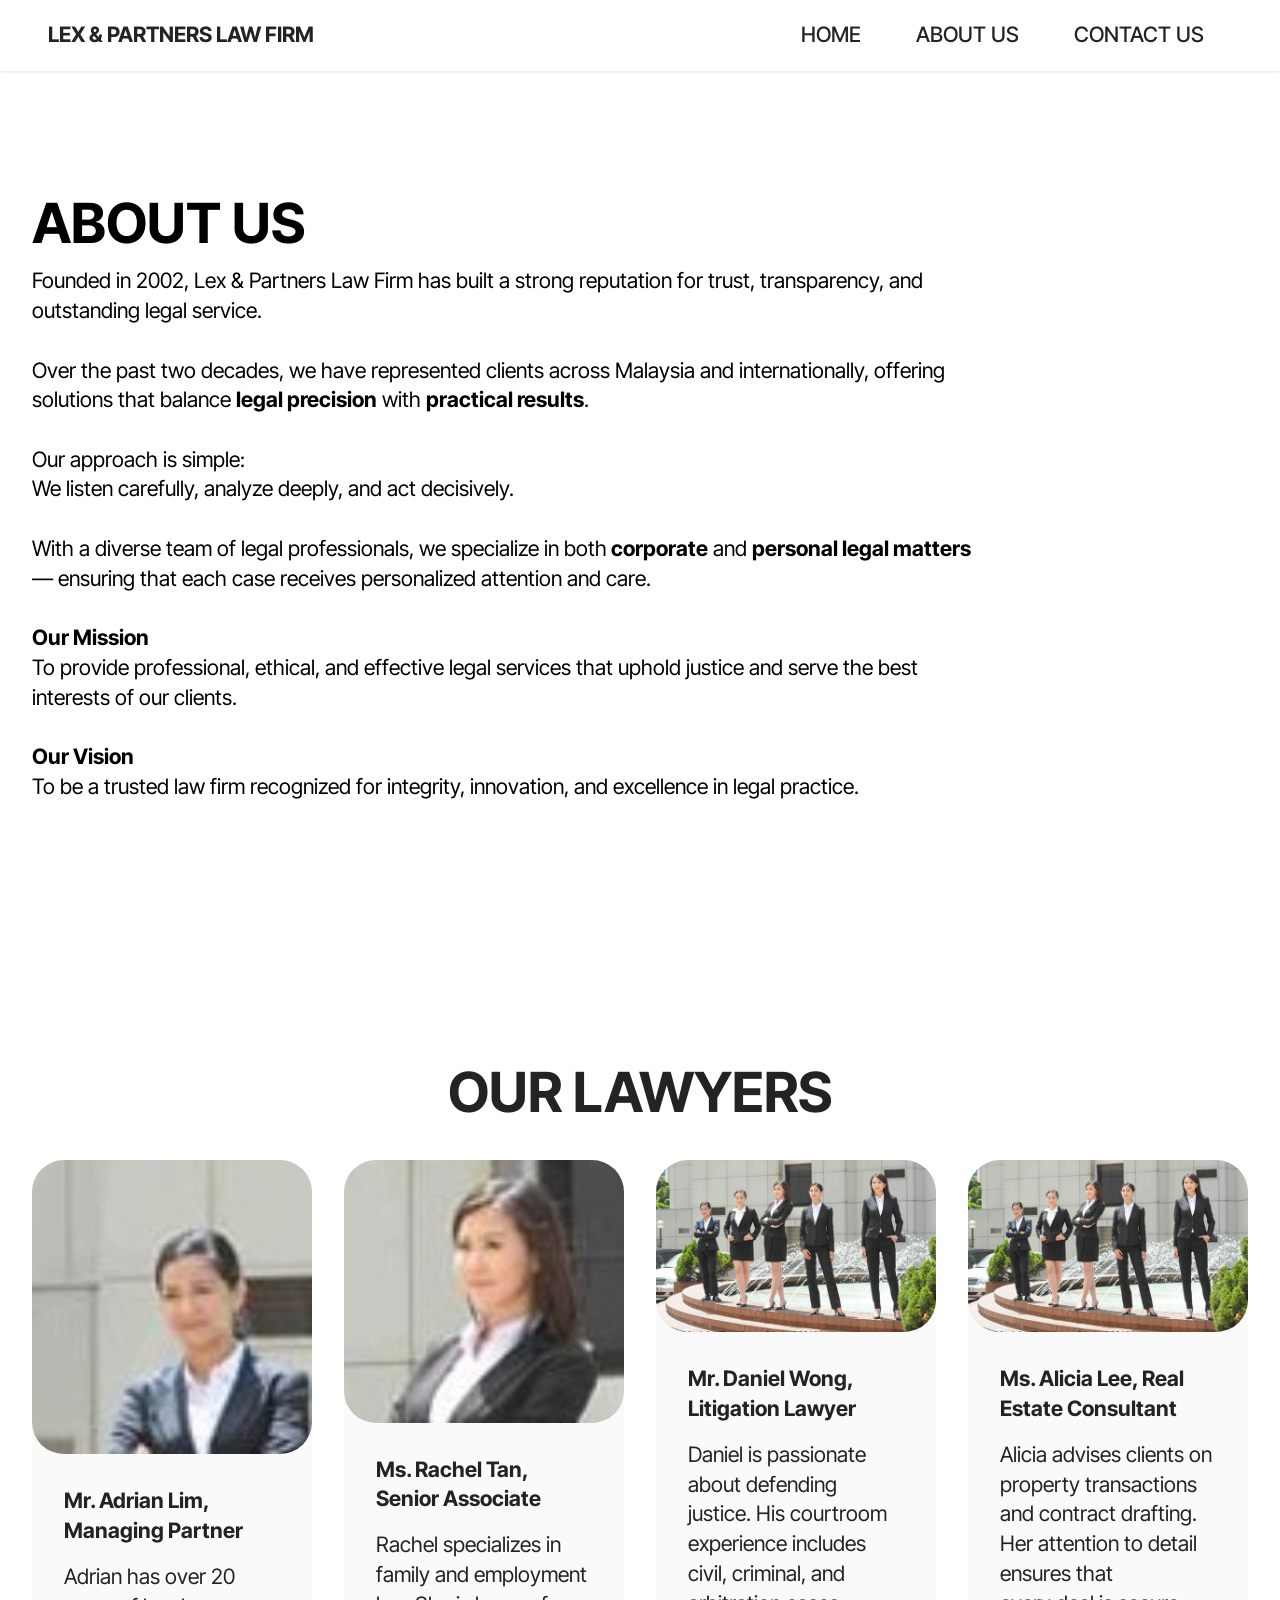
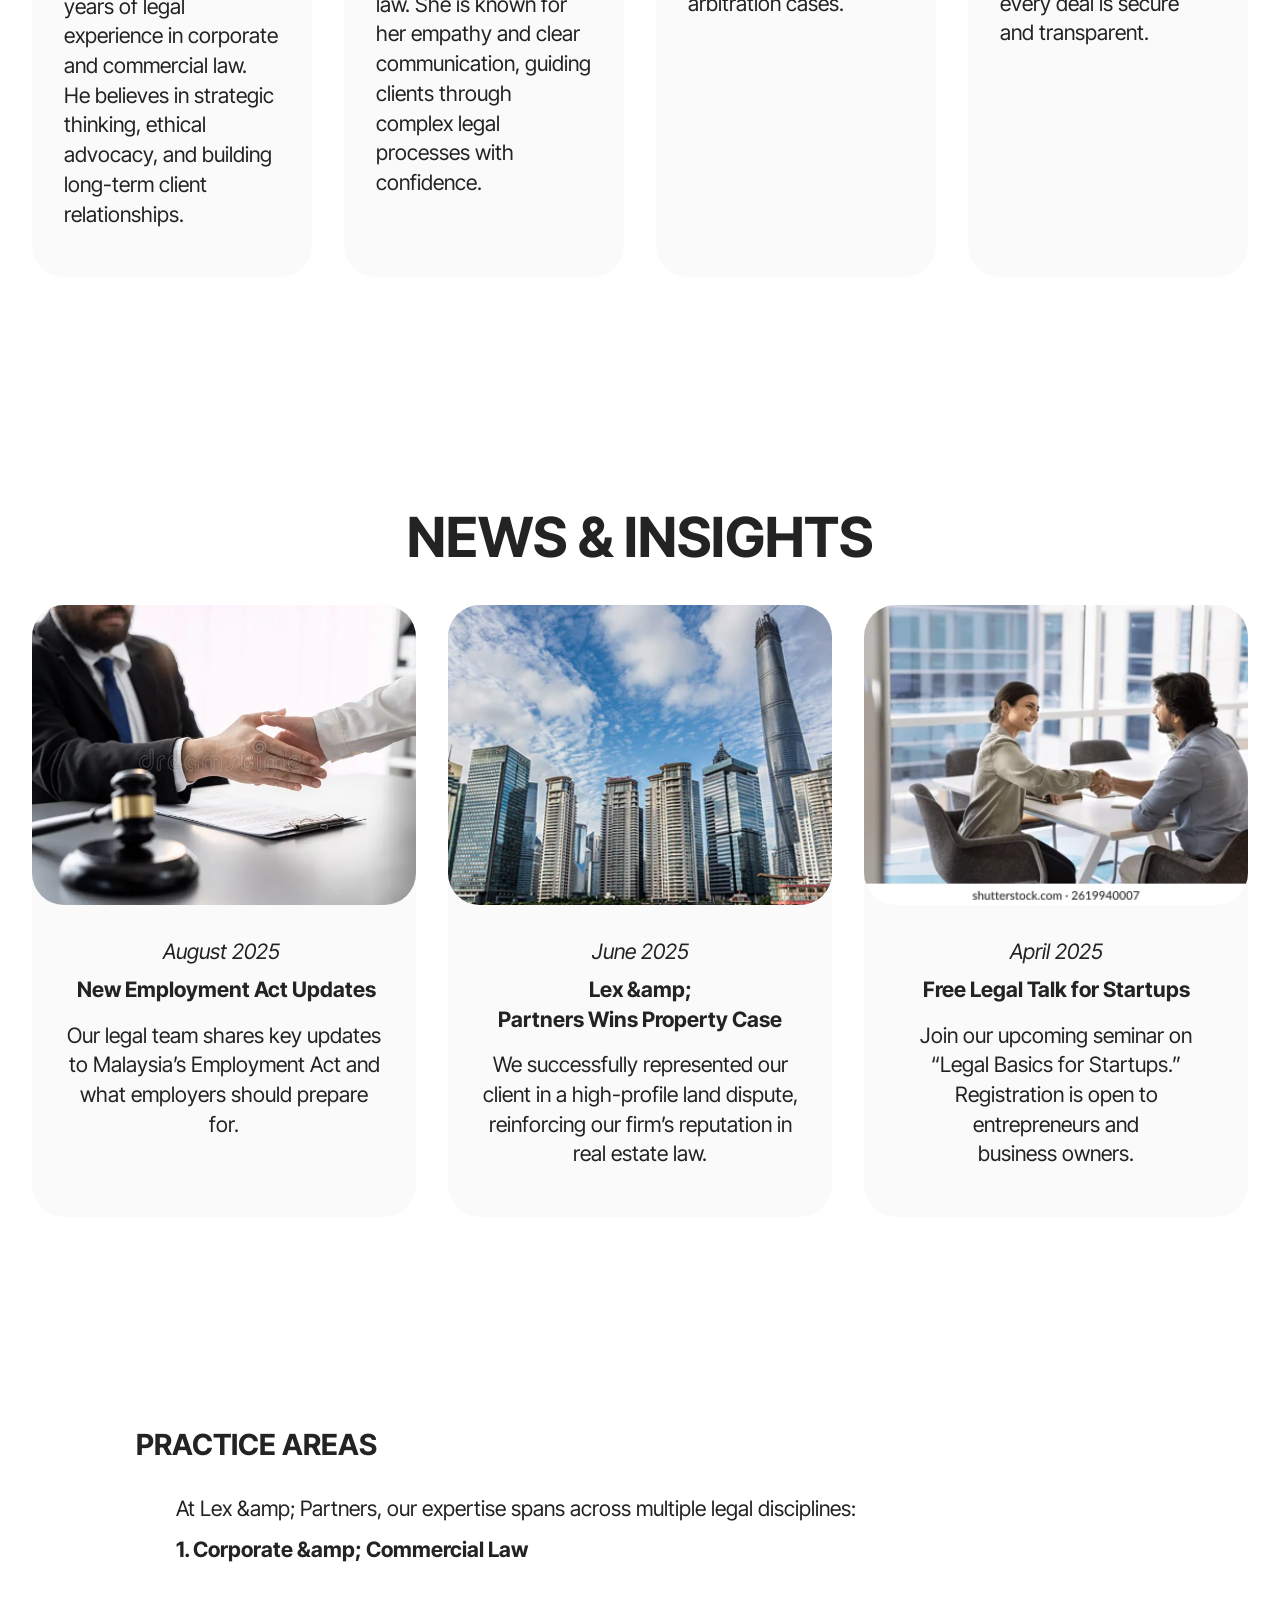
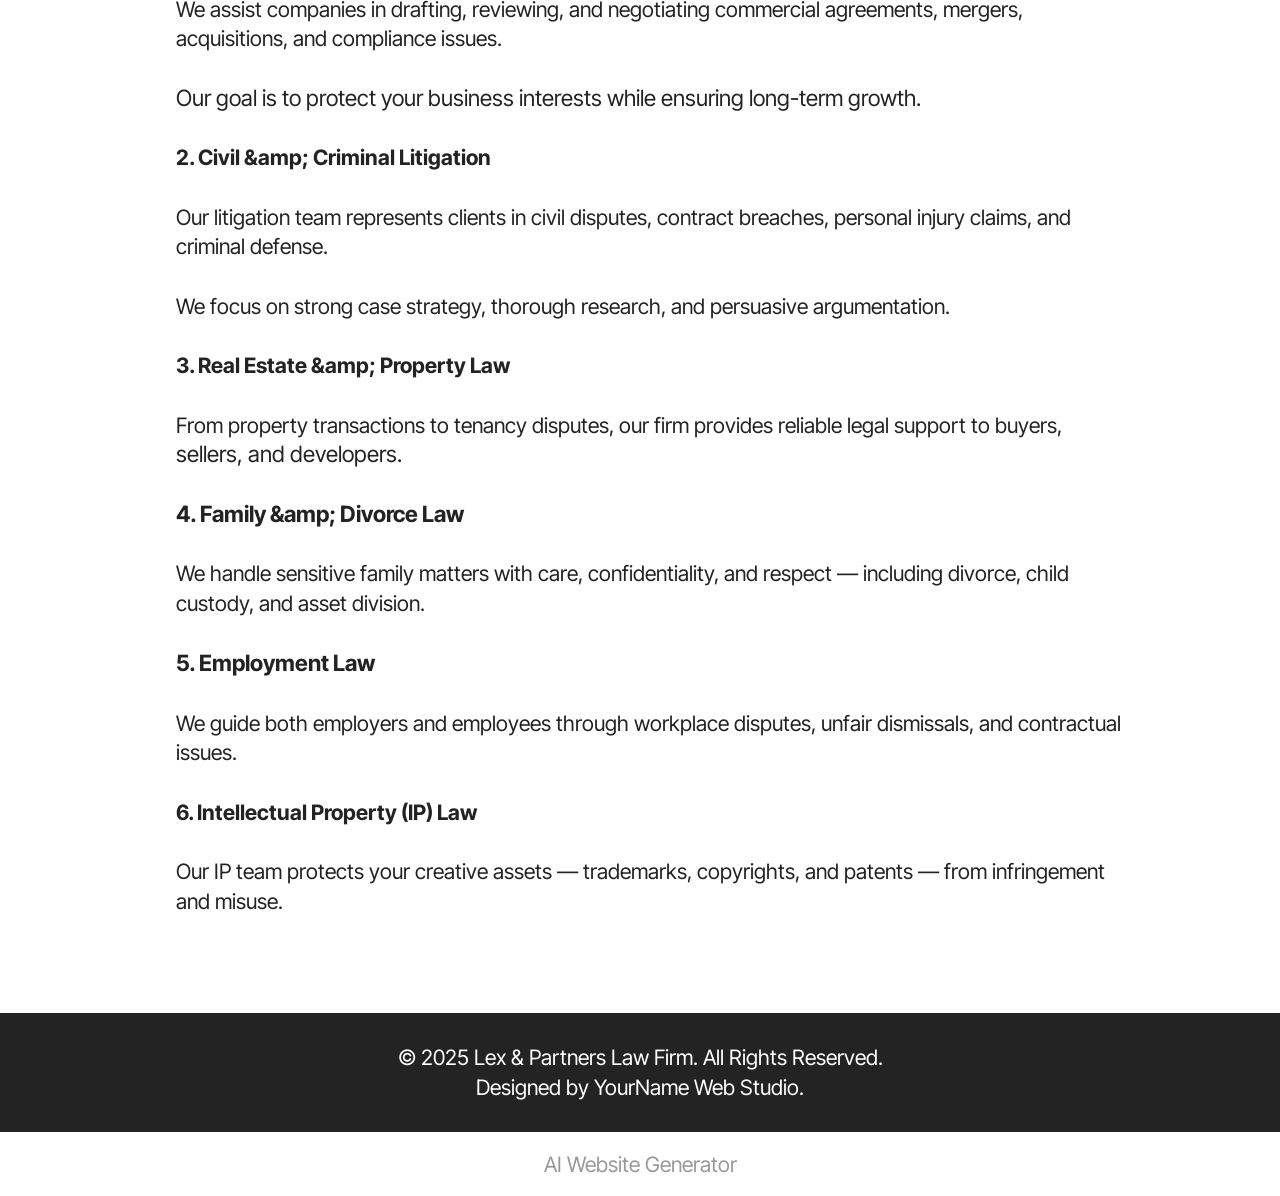
==== page1.html @ 44864418 "create github pages" ====
<!DOCTYPE html>
<html  >
<head>
  <!-- Site made with Mobirise Website Builder v6.1.4, https://mobirise.com -->
  <meta charset="UTF-8">
  <meta http-equiv="X-UA-Compatible" content="IE=edge">
  <meta name="generator" content="Mobirise v6.1.4, mobirise.com">
  <meta name="viewport" content="width=device-width, initial-scale=1, minimum-scale=1">
  <link rel="shortcut icon" href="assets/images/logo.png" type="image/x-icon">
  <meta name="description" content="">
  
  
  <title>about us</title>
  <link rel="stylesheet" href="assets/bootstrap/css/bootstrap.min.css">
  <link rel="stylesheet" href="assets/dropdown/css/style.css">
  <link rel="stylesheet" href="assets/socicon/css/styles.css">
  <link rel="stylesheet" href="assets/theme/css/style.css">
  <link rel="preload" href="https://fonts.googleapis.com/css2?family=Inter+Tight:wght@400;700&display=swap&display=swap" as="style" onload="this.onload=null;this.rel='stylesheet'">
  <noscript><link rel="stylesheet" href="https://fonts.googleapis.com/css2?family=Inter+Tight:wght@400;700&display=swap&display=swap"></noscript>
  <link rel="preload" as="style" href="assets/mobirise/css/mbr-additional.css?v=HKktSk"><link rel="stylesheet" href="assets/mobirise/css/mbr-additional.css?v=HKktSk" type="text/css">

  
  
  
</head>
<body>
  
  <section data-bs-version="5.1" class="menu menu1 cid-v06Kerx3gM" once="menu" id="menu1-2">
    

    <nav class="navbar navbar-dropdown navbar-fixed-top navbar-expand-lg">
        <div class="container">
            <div class="navbar-brand">
                
                <span class="navbar-caption-wrap"><a class="navbar-caption text-black display-7" href="https://mobiri.se">LEX &amp; PARTNERS LAW FIRM</a></span>
            </div>
            <button class="navbar-toggler" type="button" data-toggle="collapse" data-bs-toggle="collapse" data-target="#navbarSupportedContent" data-bs-target="#navbarSupportedContent" aria-controls="navbarNavAltMarkup" aria-expanded="false" aria-label="Toggle navigation">
                <div class="hamburger">
                    <span></span>
                    <span></span>
                    <span></span>
                    <span></span>
                </div>
            </button>
            <div class="collapse navbar-collapse" id="navbarSupportedContent">
                <ul class="navbar-nav nav-dropdown nav-right" data-app-modern-menu="true"><li class="nav-item"><a class="nav-link link text-black text-primary display-4" href="index.html">
                            HOME</a></li><li class="nav-item"><a class="nav-link link text-black text-primary display-4" href="page1.html">ABOUT US</a></li>
                    
                    <li class="nav-item"><a class="nav-link link text-black text-primary display-4" href="page2.html">CONTACT US</a>
                    </li></ul>
                
                
            </div>
        </div>
    </nav>
</section>

<section data-bs-version="5.1" class="header8 cid-v06NEp8cw3 mbr-fullscreen" id="header8-3">
    

    
    
    
    <div class="container">
        <div class="row justify-content-center">
            <div class="col-12">
                <h3 class="mbr-section-title mbr-white mbr-fonts-style display-2"><strong>ABOUT US</strong></h3>
                <p class="mbr-text mbr-fonts-style mbr-white mb-4 display-7">Founded in 2002, Lex &amp; Partners Law Firm has built a strong reputation for trust, transparency, and
<br>outstanding legal service.
<br>
<br>Over the past two decades, we have represented clients across Malaysia and internationally, offering
<br>solutions that balance <strong>legal precision</strong> with <strong>practical results</strong>.<br>
<br>Our approach is simple:
<br>We listen carefully, analyze deeply, and act decisively.<br>
<br>With a diverse team of legal professionals, we specialize in both<strong> corporate</strong> and <strong>personal legal matters
</strong><br>— ensuring that each case receives personalized attention and care.<br>
<br><strong>Our Mission
</strong><br>To provide professional, ethical, and effective legal services that uphold justice and serve the best
<br>interests of our clients.<br>
<br><strong>Our Vision
</strong><br>To be a trusted law firm recognized for integrity, innovation, and excellence in legal practice.<br></p>
            </div>
        </div>
    </div>
</section>

<section data-bs-version="5.1" class="gallery3 cid-v06PcrSGuc" id="gallery3-5">
    
    
    <div class="container-fluid">
        <div class="mbr-section-head">
            <h4 class="mbr-section-title mbr-fonts-style align-center mb-0 display-2"><strong>OUR LAWYERS</strong></h4>
            
        </div>
        <div class="row mt-4">
            <div class="item features-image col-12 col-md-6 col-lg-3">
                <div class="item-wrapper">
                    <div class="item-img">
                        <img src="assets/images/2015012638995909.jpeg" alt="Mobirise Website Builder">
                    </div>
                    <div class="item-content">
                        <h5 class="item-title mbr-fonts-style display-7"><strong>Mr. Adrian Lim, </strong><br><strong>Managing Partner</strong></h5>
                        
                        <p class="mbr-text mbr-fonts-style mt-3 display-7">Adrian has over 20 years of legal experience in corporate and commercial law.
<br>He believes in strategic thinking, ethical advocacy, and building long-term client relationships.<br></p>
                    </div>
                    
                </div>
            </div>
            <div class="item features-image col-12 col-md-6 col-lg-3">
                <div class="item-wrapper">
                    <div class="item-img">
                        <img src="assets/images/2015012638995909-1.jpeg" alt="Mobirise Website Builder">
                    </div>
                    <div class="item-content">
                        <h5 class="item-title mbr-fonts-style display-7"><strong>Ms. Rachel Tan, </strong><br><strong>Senior Associate</strong></h5>
                        
                        <p class="mbr-text mbr-fonts-style mt-3 display-7">Rachel specializes in family and employment law. She is known for her empathy and clear
<br>communication, guiding clients through complex legal processes with confidence.<br></p>
                    </div>
                    
                </div>
            </div>
            <div class="item features-image col-12 col-md-6 col-lg-3">
                <div class="item-wrapper">
                    <div class="item-img">
                        <img src="assets/images/2015012638995909.jpg" alt="Mobirise Website Builder">
                    </div>
                    <div class="item-content">
                        <h5 class="item-title mbr-fonts-style display-7"><strong>Mr. Daniel Wong, </strong><br><strong>Litigation Lawyer</strong></h5>
                        
                        <p class="mbr-text mbr-fonts-style mt-3 display-7">Daniel is passionate about defending justice. His courtroom experience includes civil, criminal, and
<br>arbitration cases.<br></p>
                    </div>
                    
                </div>
            </div>
            <div class="item features-image col-12 col-md-6 col-lg-3">
                <div class="item-wrapper">
                    <div class="item-img">
                        <img src="assets/images/2015012638995909.jpg" alt="Mobirise Website Builder" title="">
                    </div>
                    <div class="item-content">
                        <h5 class="item-title mbr-fonts-style display-7"><strong>Ms. Alicia Lee, Real Estate Consultant</strong></h5>
                        
                        <p class="mbr-text mbr-fonts-style mt-3 display-7">Alicia advises clients on property transactions and contract drafting. Her attention to detail ensures that
<br>every deal is secure and transparent.<br></p>
                    </div>
                    
                </div>
            </div>
        </div>
    </div>
</section>

<section data-bs-version="5.1" class="content3 cid-v06Qjq65XH" id="content3-6">
    
    
    <div class="container">
        <div class="mbr-section-head">
            <h4 class="mbr-section-title mbr-fonts-style align-center mb-0 display-2"><strong>NEWS &amp; INSIGHTS</strong></h4>
            
        </div>
        <div class="row mt-4">
            <div class="item features-image col-12 col-md-6 col-lg-4">
                <div class="item-wrapper">
                    <div class="item-img">
                        <img src="assets/images/276141147.webp" alt="Mobirise Website Builder" title="">
                    </div>
                    <div class="item-content">
                        <h5 class="item-title mbr-fonts-style display-4"><em>August 2025&nbsp;</em></h5>
                        <h6 class="item-subtitle mbr-fonts-style mt-1 display-7"><strong>&nbsp;New Employment Act Updates</strong></h6>
                        <p class="mbr-text mbr-fonts-style mt-3 display-7">Our legal team shares key updates to Malaysia’s Employment Act and what employers should prepare
<br>for.</p>
                    </div>
                    
                </div>
            </div>
            <div class="item features-image col-12 col-md-6 col-lg-4">
                <div class="item-wrapper">
                    <div class="item-img">
                        <img src="assets/images/160322152657-skyline-of-pudong-shanghai-512x288-getty-nocredit.jpg" alt="Mobirise Website Builder" title="">
                    </div>
                    <div class="item-content">
                        <h5 class="item-title mbr-fonts-style display-4"><em>June 2025</em></h5>
                        <h6 class="item-subtitle mbr-fonts-style mt-1 display-7"><strong>Lex &amp;amp; </strong><br><strong>Partners Wins Property Case</strong></h6>
                        <p class="mbr-text mbr-fonts-style mt-3 display-7">We successfully represented our client in a high-profile land dispute, reinforcing our firm’s reputation in
<br>real estate law.<br>
                        </p>
                    </div>
                    
                </div>
            </div>
            <div class="item features-image col-12 col-md-6 col-lg-4">
                <div class="item-wrapper">
                    <div class="item-img">
                        <img src="assets/images/happy-client-lawyer-finishing-consultation-260nw-2619940007.webp" alt="Mobirise Website Builder" title="">
                    </div>
                    <div class="item-content">
                        <h5 class="item-title mbr-fonts-style display-4"><em>April 2025</em></h5>
                        <h6 class="item-subtitle mbr-fonts-style mt-1 display-7"><strong>Free Legal Talk for Startups</strong></h6>
                        <p class="mbr-text mbr-fonts-style mt-3 display-7">Join our upcoming seminar on “Legal Basics for Startups.” Registration is open to entrepreneurs and
<br>business owners.</p>
                    </div>
                    
                </div>
            </div>

        </div>
    </div>
</section>

<section data-bs-version="5.1" class="content14 cid-v06RGQDwtR" id="content14-7">
    

    
    
    
    <div class="container">
        <div class="row justify-content-center">
            <div class="col-md-12 col-lg-10">
                    <h3 class="mbr-section-title mbr-fonts-style mb-4 display-5"><strong>PRACTICE AREAS</strong></h3>
                <ul class="list mbr-fonts-style display-7"><p>At Lex &amp;amp; Partners, our expertise spans across multiple legal disciplines:</p><p>
</p><div><strong>1. Corporate &amp;amp; Commercial Law</strong></div><div><strong><br></strong></div><div><strong>
</strong></div><div>We assist companies in drafting, reviewing, and negotiating commercial agreements, mergers,
</div><div>acquisitions, and compliance issues.</div><div><br></div><div><span style="font-size: 1.4rem;">Our goal is to protect your business interests while ensuring long-term growth.</span><br></div><div><br></div><div><strong>2. Civil &amp;amp; Criminal Litigation
</strong></div><div><br></div><div>Our litigation team represents clients in civil disputes, contract breaches, personal injury claims, and
</div><div>criminal defense.
</div><div><br></div><div>We focus on strong case strategy, thorough research, and persuasive argumentation.
</div><div><br></div><div><strong>3. Real Estate &amp;amp; Property Law
</strong></div><div><br></div><div>From property transactions to tenancy disputes, our firm provides reliable legal support to buyers,
</div><div><span style="font-size: 1.4rem;">sellers, and developers.</span></div><div><span style="font-size: 1.4rem;"><br></span><span style="font-size: 1.4rem;"><strong>4. Family &amp;amp; Divorce Law</strong></span></div><div><br></div><div>We handle sensitive family matters with care, confidentiality, and respect — including divorce, child
</div><div>custody, and asset division.
</div><div><br></div><div><strong style="font-size: 1.4rem;">5. Employment Law</strong><br></div><div><br></div><div>We guide both employers and employees through workplace disputes, unfair dismissals, and contractual
</div><div>issues.
</div><div><br></div><div><strong>6. Intellectual Property (IP) Law
</strong></div><div><br></div><div>Our IP team protects your creative assets — trademarks, copyrights, and patents — from infringement
</div><div>and misuse.</div><div>
</div><div>
</div><p></p></ul>
            </div>
        </div>
    </div>
</section>

<section data-bs-version="5.1" class="footer7 cid-v06TlzDZPf" once="footers" id="footer7-c">

    

    

    <div class="container">
        <div class="media-container-row align-center mbr-white">
            <div class="col-12">
                <p class="mbr-text mb-0 mbr-fonts-style display-7">© 2025 Lex &amp; Partners Law Firm. All Rights Reserved.
<br>Designed by YourName Web Studio.</p>
            </div>
        </div>
    </div>
</section><section class="display-7" style="padding: 0;align-items: center;justify-content: center;flex-wrap: wrap;    align-content: center;display: flex;position: relative;height: 4rem;"><a href="https://mobiri.se/" style="flex: 1 1;height: 4rem;position: absolute;width: 100%;z-index: 1;"><img alt="" style="height: 4rem;" src="[data-uri]"></a><p style="margin: 0;text-align: center;" class="display-7">&#8204;</p><a style="z-index:1" href="https://mobirise.com/builder/ai-website-generator.html">AI Website Generator</a></section><script src="assets/bootstrap/js/bootstrap.bundle.min.js"></script>  <script src="assets/smoothscroll/smooth-scroll.js"></script>  <script src="assets/ytplayer/index.js"></script>  <script src="assets/dropdown/js/navbar-dropdown.js"></script>  <script src="assets/theme/js/script.js"></script>  
  
  
</body>
</html>
---- assets/dropdown/css/style.css ----
.navbar-dropdown {
  left: 0;
  padding: 0;
  position: absolute;
  right: 0;
  top: 0;
  transition: all 0.45s ease;
  z-index: 1030;
  background: #282828; }
  .navbar-dropdown .navbar-logo {
    margin-right: 0.8rem;
    transition: margin 0.3s ease-in-out;
    vertical-align: middle; }
    .navbar-dropdown .navbar-logo img {
      height: 3.125rem;
      transition: all 0.3s ease-in-out; }
    .navbar-dropdown .navbar-logo.mbr-iconfont {
      font-size: 3.125rem;
      line-height: 3.125rem; }
  .navbar-dropdown .navbar-caption {
    font-weight: 700;
    white-space: normal;
    vertical-align: -4px;
    line-height: 3.125rem !important; }
    .navbar-dropdown .navbar-caption, .navbar-dropdown .navbar-caption:hover {
      color: inherit;
      text-decoration: none; }
  .navbar-dropdown .mbr-iconfont + .navbar-caption {
    vertical-align: -1px; }
  .navbar-dropdown.navbar-fixed-top {
    position: fixed; }
  .navbar-dropdown .navbar-brand span {
    vertical-align: -4px; }
  .navbar-dropdown.bg-color.transparent {
    background: none; }
  .navbar-dropdown.navbar-short .navbar-brand {
    padding: 0.625rem 0; }
    .navbar-dropdown.navbar-short .navbar-brand span {
      vertical-align: -1px; }
  .navbar-dropdown.navbar-short .navbar-caption {
    line-height: 2.375rem !important;
    vertical-align: -2px; }
  .navbar-dropdown.navbar-short .navbar-logo {
    margin-right: 0.5rem; }
    .navbar-dropdown.navbar-short .navbar-logo img {
      height: 2.375rem; }
    .navbar-dropdown.navbar-short .navbar-logo.mbr-iconfont {
      font-size: 2.375rem;
      line-height: 2.375rem; }
  .navbar-dropdown.navbar-short .mbr-table-cell {
    height: 3.625rem; }
  .navbar-dropdown .navbar-close {
    left: 0.6875rem;
    position: fixed;
    top: 0.75rem;
    z-index: 1000; }
  .navbar-dropdown .hamburger-icon {
    content: "";
    display: inline-block;
    vertical-align: middle;
    width: 16px;
    -webkit-box-shadow: 0 -6px 0 1px #282828,0 0 0 1px #282828,0 6px 0 1px #282828;
    -moz-box-shadow: 0 -6px 0 1px #282828,0 0 0 1px #282828,0 6px 0 1px #282828;
    box-shadow: 0 -6px 0 1px #282828,0 0 0 1px #282828,0 6px 0 1px #282828; }

.dropdown-menu .dropdown-toggle[data-toggle="dropdown-submenu"]::after {
  border-bottom: 0.35em solid transparent;
  border-left: 0.35em solid;
  border-right: 0;
  border-top: 0.35em solid transparent;
  margin-left: 0.3rem; }

.dropdown-menu .dropdown-item:focus {
  outline: 0; }

.nav-dropdown {
  font-size: 0.75rem;
  font-weight: 500;
  height: auto !important; }
  .nav-dropdown .nav-btn {
    padding-left: 1rem; }
  .nav-dropdown .link {
    margin: .667em 1.667em;
    font-weight: 500;
    padding: 0;
    transition: color .2s ease-in-out; }
    .nav-dropdown .link.dropdown-toggle {
      margin-right: 2.583em; }
      .nav-dropdown .link.dropdown-toggle::after {
        margin-left: .25rem;
        border-top: 0.35em solid;
        border-right: 0.35em solid transparent;
        border-left: 0.35em solid transparent;
        border-bottom: 0; }
      .nav-dropdown .link.dropdown-toggle[aria-expanded="true"] {
        margin: 0;
        padding: 0.667em 3.263em  0.667em 1.667em; }
  .nav-dropdown .link::after,
  .nav-dropdown .dropdown-item::after {
    color: inherit; }
  .nav-dropdown .btn {
    font-size: 0.75rem;
    font-weight: 700;
    letter-spacing: 0;
    margin-bottom: 0;
    padding-left: 1.25rem;
    padding-right: 1.25rem; }
  .nav-dropdown .dropdown-menu {
    border-radius: 0;
    border: 0;
    left: 0;
    margin: 0;
    padding-bottom: 1.25rem;
    padding-top: 1.25rem;
    position: relative; }
  .nav-dropdown .dropdown-submenu {
    margin-left: 0.125rem;
    top: 0; }
  .nav-dropdown .dropdown-item {
    font-weight: 500;
    line-height: 2;
    padding: 0.3846em 4.615em 0.3846em 1.5385em;
    position: relative;
    transition: color .2s ease-in-out, background-color .2s ease-in-out; }
    .nav-dropdown .dropdown-item::after {
      margin-top: -0.3077em;
      position: absolute;
      right: 1.1538em;
      top: 50%; }
    .nav-dropdown .dropdown-item:focus, .nav-dropdown .dropdown-item:hover {
      background: none; }

@media (max-width: 767px) {
  .nav-dropdown.navbar-toggleable-sm {
    bottom: 0;
    display: none;
    left: 0;
    overflow-x: hidden;
    position: fixed;
    top: 0;
    transform: translateX(-100%);
    -ms-transform: translateX(-100%);
    -webkit-transform: translateX(-100%);
    width: 18.75rem;
    z-index: 999; } }
.nav-dropdown.navbar-toggleable-xl {
  bottom: 0;
  display: none;
  left: 0;
  overflow-x: hidden;
  position: fixed;
  top: 0;
  transform: translateX(-100%);
  -ms-transform: translateX(-100%);
  -webkit-transform: translateX(-100%);
  width: 18.75rem;
  z-index: 999; }

.nav-dropdown-sm {
  display: block !important;
  overflow-x: hidden;
  overflow: auto;
  padding-top: 3.875rem; }
  .nav-dropdown-sm::after {
    content: "";
    display: block;
    height: 3rem;
    width: 100%; }
  .nav-dropdown-sm.collapse.in ~ .navbar-close {
    display: block !important; }
  .nav-dropdown-sm.collapsing, .nav-dropdown-sm.collapse.in {
    transform: translateX(0);
    -ms-transform: translateX(0);
    -webkit-transform: translateX(0);
    transition: all 0.25s ease-out;
    -webkit-transition: all 0.25s ease-out;
    background: #282828; }
  .nav-dropdown-sm.collapsing[aria-expanded="false"] {
    transform: translateX(-100%);
    -ms-transform: translateX(-100%);
    -webkit-transform: translateX(-100%); }
  .nav-dropdown-sm .nav-item {
    display: block;
    margin-left: 0 !important;
    padding-left: 0; }
  .nav-dropdown-sm .link,
  .nav-dropdown-sm .dropdown-item {
    border-top: 1px dotted rgba(255, 255, 255, 0.1);
    font-size: 0.8125rem;
    line-height: 1.6;
    margin: 0 !important;
    padding: 0.875rem 2.4rem 0.875rem 1.5625rem !important;
    position: relative;
    white-space: normal; }
    .nav-dropdown-sm .link:focus, .nav-dropdown-sm .link:hover,
    .nav-dropdown-sm .dropdown-item:focus,
    .nav-dropdown-sm .dropdown-item:hover {
      background: rgba(0, 0, 0, 0.2) !important;
      color: #c0a375; }
  .nav-dropdown-sm .nav-btn {
    position: relative;
    padding: 1.5625rem 1.5625rem 0 1.5625rem; }
    .nav-dropdown-sm .nav-btn::before {
      border-top: 1px dotted rgba(255, 255, 255, 0.1);
      content: "";
      left: 0;
      position: absolute;
      top: 0;
      width: 100%; }
    .nav-dropdown-sm .nav-btn + .nav-btn {
      padding-top: 0.625rem; }
      .nav-dropdown-sm .nav-btn + .nav-btn::before {
        display: none; }
  .nav-dropdown-sm .btn {
    padding: 0.625rem 0; }
  .nav-dropdown-sm .dropdown-toggle[data-toggle="dropdown-submenu"]::after {
    margin-left: .25rem;
    border-top: 0.35em solid;
    border-right: 0.35em solid transparent;
    border-left: 0.35em solid transparent;
    border-bottom: 0; }
  .nav-dropdown-sm .dropdown-toggle[data-toggle="dropdown-submenu"][aria-expanded="true"]::after {
    border-top: 0;
    border-right: 0.35em solid transparent;
    border-left: 0.35em solid transparent;
    border-bottom: 0.35em solid; }
  .nav-dropdown-sm .dropdown-menu {
    margin: 0;
    padding: 0;
    position: relative;
    top: 0;
    left: 0;
    width: 100%;
    border: 0;
    float: none;
    border-radius: 0;
    background: none; }
  .nav-dropdown-sm .dropdown-submenu {
    left: 100%;
    margin-left: 0.125rem;
    margin-top: -1.25rem;
    top: 0; }

.navbar-toggleable-sm .nav-dropdown .dropdown-menu {
  position: absolute; }

.navbar-toggleable-sm .nav-dropdown .dropdown-submenu {
  left: 100%;
  margin-left: 0.125rem;
  margin-top: -1.25rem;
  top: 0; }

.navbar-toggleable-sm.opened .nav-dropdown .dropdown-menu {
  position: relative; }

.navbar-toggleable-sm.opened .nav-dropdown .dropdown-submenu {
  left: 0;
  margin-left: 00rem;
  margin-top: 0rem;
  top: 0; }

.is-builder .nav-dropdown.collapsing {
  transition: none !important; }
---- assets/socicon/css/styles.css ----
@charset "UTF-8";

@font-face {
  font-family: 'Socicon';
  src:  url('../fonts/socicon.eot');
  src:  url('../fonts/socicon.eot?#iefix') format('embedded-opentype'),
    url('../fonts/socicon.woff2') format('woff2'),
    url('../fonts/socicon.ttf') format('truetype'),
    url('../fonts/socicon.woff') format('woff'),
    url('../fonts/socicon.svg#socicon') format('svg');
  font-weight: normal;
  font-style: normal;
  font-display: swap;
}

[data-icon]:before {
  font-family: "socicon" !important;
  content: attr(data-icon);
  font-style: normal !important;
  font-weight: normal !important;
  font-variant: normal !important;
  text-transform: none !important;
  speak: none;
  line-height: 1;
  -webkit-font-smoothing: antialiased;
  -moz-osx-font-smoothing: grayscale;
}

[class^="socicon-"], [class*=" socicon-"] {
  /* use !important to prevent issues with browser extensions that change fonts */
  font-family: 'Socicon' !important;
  speak: none;
  font-style: normal;
  font-weight: normal;
  font-variant: normal;
  text-transform: none;
  line-height: 1;

  /* Better Font Rendering =========== */
  -webkit-font-smoothing: antialiased;
  -moz-osx-font-smoothing: grayscale;
}

.socicon-500px:before {
  content: "\e000";
}
.socicon-8tracks:before {
  content: "\e001";
}
.socicon-airbnb:before {
  content: "\e002";
}
.socicon-alliance:before {
  content: "\e003";
}
.socicon-amazon:before {
  content: "\e004";
}
.socicon-amplement:before {
  content: "\e005";
}
.socicon-android:before {
  content: "\e006";
}
.socicon-angellist:before {
  content: "\e007";
}
.socicon-apple:before {
  content: "\e008";
}
.socicon-appnet:before {
  content: "\e009";
}
.socicon-baidu:before {
  content: "\e00a";
}
.socicon-bandcamp:before {
  content: "\e00b";
}
.socicon-battlenet:before {
  content: "\e00c";
}
.socicon-mixer:before {
  content: "\e00d";
}
.socicon-bebee:before {
  content: "\e00e";
}
.socicon-bebo:before {
  content: "\e00f";
}
.socicon-behance:before {
  content: "\e010";
}
.socicon-blizzard:before {
  content: "\e011";
}
.socicon-blogger:before {
  content: "\e012";
}
.socicon-buffer:before {
  content: "\e013";
}
.socicon-chrome:before {
  content: "\e014";
}
.socicon-coderwall:before {
  content: "\e015";
}
.socicon-curse:before {
  content: "\e016";
}
.socicon-dailymotion:before {
  content: "\e017";
}
.socicon-deezer:before {
  content: "\e018";
}
.socicon-delicious:before {
  content: "\e019";
}
.socicon-deviantart:before {
  content: "\e01a";
}
.socicon-diablo:before {
  content: "\e01b";
}
.socicon-digg:before {
  content: "\e01c";
}
.socicon-discord:before {
  content: "\e01d";
}
.socicon-disqus:before {
  content: "\e01e";
}
.socicon-douban:before {
  content: "\e01f";
}
.socicon-draugiem:before {
  content: "\e020";
}
.socicon-dribbble:before {
  content: "\e021";
}
.socicon-drupal:before {
  content: "\e022";
}
.socicon-ebay:before {
  content: "\e023";
}
.socicon-ello:before {
  content: "\e024";
}
.socicon-endomodo:before {
  content: "\e025";
}
.socicon-envato:before {
  content: "\e026";
}
.socicon-etsy:before {
  content: "\e027";
}
.socicon-facebook:before {
  content: "\e028";
}
.socicon-feedburner:before {
  content: "\e029";
}
.socicon-filmweb:before {
  content: "\e02a";
}
.socicon-firefox:before {
  content: "\e02b";
}
.socicon-flattr:before {
  content: "\e02c";
}
.socicon-flickr:before {
  content: "\e02d";
}
.socicon-formulr:before {
  content: "\e02e";
}
.socicon-forrst:before {
  content: "\e02f";
}
.socicon-foursquare:before {
  content: "\e030";
}
.socicon-friendfeed:before {
  content: "\e031";
}
.socicon-github:before {
  content: "\e032";
}
.socicon-goodreads:before {
  content: "\e033";
}
.socicon-google:before {
  content: "\e034";
}
.socicon-googlescholar:before {
  content: "\e035";
}
.socicon-googlegroups:before {
  content: "\e036";
}
.socicon-googlephotos:before {
  content: "\e037";
}
.socicon-googleplus:before {
  content: "\e038";
}
.socicon-grooveshark:before {
  content: "\e039";
}
.socicon-hackerrank:before {
  content: "\e03a";
}
.socicon-hearthstone:before {
  content: "\e03b";
}
.socicon-hellocoton:before {
  content: "\e03c";
}
.socicon-heroes:before {
  content: "\e03d";
}
.socicon-smashcast:before {
  content: "\e03e";
}
.socicon-horde:before {
  content: "\e03f";
}
.socicon-houzz:before {
  content: "\e040";
}
.socicon-icq:before {
  content: "\e041";
}
.socicon-identica:before {
  content: "\e042";
}
.socicon-imdb:before {
  content: "\e043";
}
.socicon-instagram:before {
  content: "\e044";
}
.socicon-issuu:before {
  content: "\e045";
}
.socicon-istock:before {
  content: "\e046";
}
.socicon-itunes:before {
  content: "\e047";
}
.socicon-keybase:before {
  content: "\e048";
}
.socicon-lanyrd:before {
  content: "\e049";
}
.socicon-lastfm:before {
  content: "\e04a";
}
.socicon-line:before {
  content: "\e04b";
}
.socicon-linkedin:before {
  content: "\e04c";
}
.socicon-livejournal:before {
  content: "\e04d";
}
.socicon-lyft:before {
  content: "\e04e";
}
.socicon-macos:before {
  content: "\e04f";
}
.socicon-mail:before {
  content: "\e050";
}
.socicon-medium:before {
  content: "\e051";
}
.socicon-meetup:before {
  content: "\e052";
}
.socicon-mixcloud:before {
  content: "\e053";
}
.socicon-modelmayhem:before {
  content: "\e054";
}
.socicon-mumble:before {
  content: "\e055";
}
.socicon-myspace:before {
  content: "\e056";
}
.socicon-newsvine:before {
  content: "\e057";
}
.socicon-nintendo:before {
  content: "\e058";
}
.socicon-npm:before {
  content: "\e059";
}
.socicon-odnoklassniki:before {
  content: "\e05a";
}
.socicon-openid:before {
  content: "\e05b";
}
.socicon-opera:before {
  content: "\e05c";
}
.socicon-outlook:before {
  content: "\e05d";
}
.socicon-overwatch:before {
  content: "\e05e";
}
.socicon-patreon:before {
  content: "\e05f";
}
.socicon-paypal:before {
  content: "\e060";
}
.socicon-periscope:before {
  content: "\e061";
}
.socicon-persona:before {
  content: "\e062";
}
.socicon-pinterest:before {
  content: "\e063";
}
.socicon-play:before {
  content: "\e064";
}
.socicon-player:before {
  content: "\e065";
}
.socicon-playstation:before {
  content: "\e066";
}
.socicon-pocket:before {
  content: "\e067";
}
.socicon-qq:before {
  content: "\e068";
}
.socicon-quora:before {
  content: "\e069";
}
.socicon-raidcall:before {
  content: "\e06a";
}
.socicon-ravelry:before {
  content: "\e06b";
}
.socicon-reddit:before {
  content: "\e06c";
}
.socicon-renren:before {
  content: "\e06d";
}
.socicon-researchgate:before {
  content: "\e06e";
}
.socicon-residentadvisor:before {
  content: "\e06f";
}
.socicon-reverbnation:before {
  content: "\e070";
}
.socicon-rss:before {
  content: "\e071";
}
.socicon-sharethis:before {
  content: "\e072";
}
.socicon-skype:before {
  content: "\e073";
}
.socicon-slideshare:before {
  content: "\e074";
}
.socicon-smugmug:before {
  content: "\e075";
}
.socicon-snapchat:before {
  content: "\e076";
}
.socicon-songkick:before {
  content: "\e077";
}
.socicon-soundcloud:before {
  content: "\e078";
}
.socicon-spotify:before {
  content: "\e079";
}
.socicon-stackexchange:before {
  content: "\e07a";
}
.socicon-stackoverflow:before {
  content: "\e07b";
}
.socicon-starcraft:before {
  content: "\e07c";
}
.socicon-stayfriends:before {
  content: "\e07d";
}
.socicon-steam:before {
  content: "\e07e";
}
.socicon-storehouse:before {
  content: "\e07f";
}
.socicon-strava:before {
  content: "\e080";
}
.socicon-streamjar:before {
  content: "\e081";
}
.socicon-stumbleupon:before {
  content: "\e082";
}
.socicon-swarm:before {
  content: "\e083";
}
.socicon-teamspeak:before {
  content: "\e084";
}
.socicon-teamviewer:before {
  content: "\e085";
}
.socicon-technorati:before {
  content: "\e086";
}
.socicon-telegram:before {
  content: "\e087";
}
.socicon-tripadvisor:before {
  content: "\e088";
}
.socicon-tripit:before {
  content: "\e089";
}
.socicon-triplej:before {
  content: "\e08a";
}
.socicon-tumblr:before {
  content: "\e08b";
}
.socicon-twitch:before {
  content: "\e08c";
}
.socicon-twitter:before {
  content: "\e08d";
}
.socicon-uber:before {
  content: "\e08e";
}
.socicon-ventrilo:before {
  content: "\e08f";
}
.socicon-viadeo:before {
  content: "\e090";
}
.socicon-viber:before {
  content: "\e091";
}
.socicon-viewbug:before {
  content: "\e092";
}
.socicon-vimeo:before {
  content: "\e093";
}
.socicon-vine:before {
  content: "\e094";
}
.socicon-vkontakte:before {
  content: "\e095";
}
.socicon-warcraft:before {
  content: "\e096";
}
.socicon-wechat:before {
  content: "\e097";
}
.socicon-weibo:before {
  content: "\e098";
}
.socicon-whatsapp:before {
  content: "\e099";
}
.socicon-wikipedia:before {
  content: "\e09a";
}
.socicon-windows:before {
  content: "\e09b";
}
.socicon-wordpress:before {
  content: "\e09c";
}
.socicon-wykop:before {
  content: "\e09d";
}
.socicon-xbox:before {
  content: "\e09e";
}
.socicon-xing:before {
  content: "\e09f";
}
.socicon-yahoo:before {
  content: "\e0a0";
}
.socicon-yammer:before {
  content: "\e0a1";
}
.socicon-yandex:before {
  content: "\e0a2";
}
.socicon-yelp:before {
  content: "\e0a3";
}
.socicon-younow:before {
  content: "\e0a4";
}
.socicon-youtube:before {
  content: "\e0a5";
}
.socicon-zapier:before {
  content: "\e0a6";
}
.socicon-zerply:before {
  content: "\e0a7";
}
.socicon-zomato:before {
  content: "\e0a8";
}
.socicon-zynga:before {
  content: "\e0a9";
}
.socicon-bluesky:before {
  content: "\e0aa";
}
.socicon-threads:before {
  content: "\e0ab";
}
.socicon-spreadshirt:before {
  content: "\e901";
}
.socicon-gamejolt:before {
  content: "\e902";
}
.socicon-trello:before {
  content: "\e903";
}
.socicon-tunein:before {
  content: "\e904";
}
.socicon-bloglovin:before {
  content: "\e905";
}
.socicon-gamewisp:before {
  content: "\e906";
}
.socicon-messenger:before {
  content: "\e907";
}
.socicon-pandora:before {
  content: "\e908";
}
.socicon-augment:before {
  content: "\e909";
}
.socicon-bitbucket:before {
  content: "\e90a";
}
.socicon-fyuse:before {
  content: "\e90b";
}
.socicon-yt-gaming:before {
  content: "\e90c";
}
.socicon-sketchfab:before {
  content: "\e90d";
}
.socicon-mobcrush:before {
  content: "\e90e";
}
.socicon-microsoft:before {
  content: "\e90f";
}
.socicon-realtor:before {
  content: "\e910";
}
.socicon-tidal:before {
  content: "\e911";
}
.socicon-qobuz:before {
  content: "\e912";
}
.socicon-natgeo:before {
  content: "\e913";
}
.socicon-mastodon:before {
  content: "\e914";
}
.socicon-unsplash:before {
  content: "\e915";
}
.socicon-homeadvisor:before {
  content: "\e916";
}
.socicon-angieslist:before {
  content: "\e917";
}
.socicon-codepen:before {
  content: "\e918";
}
.socicon-slack:before {
  content: "\e919";
}
.socicon-openaigym:before {
  content: "\e91a";
}
.socicon-logmein:before {
  content: "\e91b";
}
.socicon-fiverr:before {
  content: "\e91c";
}
.socicon-gotomeeting:before {
  content: "\e91d";
}
.socicon-aliexpress:before {
  content: "\e91e";
}
.socicon-guru:before {
  content: "\e91f";
}
.socicon-appstore:before {
  content: "\e920";
}
.socicon-homes:before {
  content: "\e921";
}
.socicon-zoom:before {
  content: "\e922";
}
.socicon-alibaba:before {
  content: "\e923";
}
.socicon-craigslist:before {
  content: "\e924";
}
.socicon-wix:before {
  content: "\e925";
}
.socicon-redfin:before {
  content: "\e926";
}
.socicon-googlecalendar:before {
  content: "\e927";
}
.socicon-shopify:before {
  content: "\e928";
}
.socicon-freelancer:before {
  content: "\e929";
}
.socicon-seedrs:before {
  content: "\e92a";
}
.socicon-bing:before {
  content: "\e92b";
}
.socicon-doodle:before {
  content: "\e92c";
}
.socicon-bonanza:before {
  content: "\e92d";
}
.socicon-squarespace:before {
  content: "\e92e";
}
.socicon-toptal:before {
  content: "\e92f";
}
.socicon-gust:before {
  content: "\e930";
}
.socicon-ask:before {
  content: "\e931";
}
.socicon-trulia:before {
  content: "\e932";
}
.socicon-loomly:before {
  content: "\e933";
}
.socicon-ghost:before {
  content: "\e934";
}
.socicon-upwork:before {
  content: "\e935";
}
.socicon-fundable:before {
  content: "\e936";
}
.socicon-booking:before {
  content: "\e937";
}
.socicon-googlemaps:before {
  content: "\e938";
}
.socicon-zillow:before {
  content: "\e939";
}
.socicon-niconico:before {
  content: "\e93a";
}
.socicon-toneden:before {
  content: "\e93b";
}
.socicon-crunchbase:before {
  content: "\e93c";
}
.socicon-homefy:before {
  content: "\e93d";
}
.socicon-calendly:before {
  content: "\e93e";
}
.socicon-livemaster:before {
  content: "\e93f";
}
.socicon-udemy:before {
  content: "\e940";
}
.socicon-codered:before {
  content: "\e941";
}
.socicon-origin:before {
  content: "\e942";
}
.socicon-nextdoor:before {
  content: "\e943";
}
.socicon-portfolio:before {
  content: "\e944";
}
.socicon-instructables:before {
  content: "\e945";
}
.socicon-gitlab:before {
  content: "\e946";
}
.socicon-hackernews:before {
  content: "\e947";
}
.socicon-smashwords:before {
  content: "\e948";
}
.socicon-kobo:before {
  content: "\e949";
}
.socicon-bookbub:before {
  content: "\e94a";
}
.socicon-mailru:before {
  content: "\e94b";
}
.socicon-moddb:before {
  content: "\e94c";
}
.socicon-indiedb:before {
  content: "\e94d";
}
.socicon-traxsource:before {
  content: "\e94e";
}
.socicon-gamefor:before {
  content: "\e94f";
}
.socicon-pixiv:before {
  content: "\e950";
}
.socicon-myanimelist:before {
  content: "\e951";
}
.socicon-blackberry:before {
  content: "\e952";
}
.socicon-wickr:before {
  content: "\e953";
}
.socicon-spip:before {
  content: "\e954";
}
.socicon-napster:before {
  content: "\e955";
}
.socicon-beatport:before {
  content: "\e956";
}
.socicon-hackerone:before {
  content: "\e957";
}
.socicon-internet:before {
  content: "\e958";
}
.socicon-ubuntu:before {
  content: "\e959";
}
.socicon-artstation:before {
  content: "\e95a";
}
.socicon-invision:before {
  content: "\e95b";
}
.socicon-torial:before {
  content: "\e95c";
}
.socicon-collectorz:before {
  content: "\e95d";
}
.socicon-seenthis:before {
  content: "\e95e";
}
.socicon-googleplaymusic:before {
  content: "\e95f";
}
.socicon-debian:before {
  content: "\e960";
}
.socicon-filmfreeway:before {
  content: "\e961";
}
.socicon-gnome:before {
  content: "\e962";
}
.socicon-itchio:before {
  content: "\e963";
}
.socicon-jamendo:before {
  content: "\e964";
}
.socicon-mix:before {
  content: "\e965";
}
.socicon-sharepoint:before {
  content: "\e966";
}
.socicon-tinder:before {
  content: "\e967";
}
.socicon-windguru:before {
  content: "\e968";
}
.socicon-cdbaby:before {
  content: "\e969";
}
.socicon-elementaryos:before {
  content: "\e96a";
}
.socicon-stage32:before {
  content: "\e96b";
}
.socicon-tiktok:before {
  content: "\e96c";
}
.socicon-gitter:before {
  content: "\e96d";
}
.socicon-letterboxd:before {
  content: "\e96e";
}
.socicon-threema:before {
  content: "\e96f";
}
.socicon-splice:before {
  content: "\e970";
}
.socicon-metapop:before {
  content: "\e971";
}
.socicon-naver:before {
  content: "\e972";
}
.socicon-remote:before {
  content: "\e973";
}
.socicon-flipboard:before {
  content: "\e974";
}
.socicon-googlehangouts:before {
  content: "\e975";
}
.socicon-dlive:before {
  content: "\e976";
}
.socicon-vsco:before {
  content: "\e977";
}
.socicon-stitcher:before {
  content: "\e978";
}
.socicon-avvo:before {
  content: "\e979";
}
.socicon-redbubble:before {
  content: "\e97a";
}
.socicon-society6:before {
  content: "\e97b";
}
.socicon-zazzle:before {
  content: "\e97c";
}
.socicon-eitaa:before {
  content: "\e97d";
}
.socicon-soroush:before {
  content: "\e97e";
}
.socicon-bale:before {
  content: "\e97f";
}
---- assets/theme/css/style.css ----
@charset "UTF-8";
section {
  background-color: #ffffff;
}

body {
  font-style: normal;
  line-height: 1.5;
  font-weight: 400;
  color: #232323;
  position: relative;
}

button {
  background-color: transparent;
  border-color: transparent;
}

.embla__button,
.carousel-control {
  background-color: #edefea !important;
  opacity: 0.8 !important;
  color: #464845 !important;
  border-color: #edefea !important;
}

.carousel .close,
.modalWindow .close {
  background-color: #edefea !important;
  color: #464845 !important;
  border-color: #edefea !important;
  opacity: 0.8 !important;
}

.carousel .close:hover,
.modalWindow .close:hover {
  opacity: 1 !important;
}

.carousel-indicators li {
  background-color: #edefea !important;
  border: 2px solid #464845 !important;
}

.carousel-indicators li:hover,
.carousel-indicators li:active {
  opacity: 0.8 !important;
}

.embla__button:hover,
.carousel-control:hover {
  background-color: #edefea !important;
  opacity: 1 !important;
}

.modalWindow-video-container {
  height: 80%;
}

section,
.container,
.container-fluid {
  position: relative;
  word-wrap: break-word;
}

a.mbr-iconfont:hover {
  text-decoration: none;
}

.article .lead p,
.article .lead ul,
.article .lead ol,
.article .lead pre,
.article .lead blockquote {
  margin-bottom: 0;
}

a {
  font-style: normal;
  font-weight: 400;
  cursor: pointer;
}
a, a:hover {
  text-decoration: none;
}

.mbr-section-title {
  font-style: normal;
  line-height: 1.3;
}

.mbr-section-subtitle {
  line-height: 1.3;
}

.mbr-text {
  font-style: normal;
  line-height: 1.7;
}

h1,
h2,
h3,
h4,
h5,
h6,
.display-1,
.display-2,
.display-4,
.display-5,
.display-7,
span,
p,
a {
  line-height: 1;
  word-break: break-word;
  word-wrap: break-word;
  font-weight: 400;
}

b,
strong {
  font-weight: bold;
}

input:-webkit-autofill, input:-webkit-autofill:hover, input:-webkit-autofill:focus, input:-webkit-autofill:active {
  transition-delay: 9999s;
  -webkit-transition-property: background-color, color;
  transition-property: background-color, color;
}

textarea[type=hidden] {
  display: none;
}

section {
  background-position: 50% 50%;
  background-repeat: no-repeat;
  background-size: cover;
}
section .mbr-background-video,
section .mbr-background-video-preview {
  position: absolute;
  bottom: 0;
  left: 0;
  right: 0;
  top: 0;
}

.hidden {
  visibility: hidden;
}

.mbr-z-index20 {
  z-index: 20;
}

/*! Base colors */
.mbr-white {
  color: #ffffff;
}

.mbr-black {
  color: #111111;
}

.mbr-bg-white {
  background-color: #ffffff;
}

.mbr-bg-black {
  background-color: #000000;
}

/*! Text-aligns */
.align-left {
  text-align: left;
}

.align-center {
  text-align: center;
}

.align-right {
  text-align: right;
}

/*! Font-weight  */
.mbr-light {
  font-weight: 300;
}

.mbr-regular {
  font-weight: 400;
}

.mbr-semibold {
  font-weight: 500;
}

.mbr-bold {
  font-weight: 700;
}

/*! Media  */
.media-content {
  flex-basis: 100%;
}

.media-container-row {
  display: flex;
  flex-direction: row;
  flex-wrap: wrap;
  justify-content: center;
  align-content: center;
  align-items: start;
}
.media-container-row .media-size-item {
  width: 400px;
}

.media-container-column {
  display: flex;
  flex-direction: column;
  flex-wrap: wrap;
  justify-content: center;
  align-content: center;
  align-items: stretch;
}
.media-container-column > * {
  width: 100%;
}

@media (min-width: 992px) {
  .media-container-row {
    flex-wrap: nowrap;
  }
}
figure {
  margin-bottom: 0;
  overflow: hidden;
}

figure[mbr-media-size] {
  transition: width 0.1s;
}

img,
iframe {
  display: block;
  width: 100%;
}

.card {
  background-color: transparent;
  border: none;
}

.card-box {
  width: 100%;
}

.card-img {
  text-align: center;
  flex-shrink: 0;
  -webkit-flex-shrink: 0;
}

.media {
  max-width: 100%;
  margin: 0 auto;
}

.mbr-figure {
  align-self: center;
}

.media-container > div {
  max-width: 100%;
}

.mbr-figure img,
.card-img img {
  width: 100%;
}

@media (max-width: 991px) {
  .media-size-item {
    width: auto !important;
  }
  .media {
    width: auto;
  }
  .mbr-figure {
    width: 100% !important;
  }
}
/*! Buttons */
.mbr-section-btn {
  margin-left: -0.6rem;
  margin-right: -0.6rem;
  font-size: 0;
}

.btn {
  font-weight: 600;
  border-width: 1px;
  font-style: normal;
  margin: 0.6rem 0.6rem;
  white-space: normal;
  transition: all 0.2s ease-in-out;
  display: inline-flex;
  align-items: center;
  justify-content: center;
  word-break: break-word;
}

.btn-sm {
  font-weight: 600;
  letter-spacing: 0px;
  transition: all 0.3s ease-in-out;
}

.btn-md {
  font-weight: 600;
  letter-spacing: 0px;
  transition: all 0.3s ease-in-out;
}

.btn-lg {
  font-weight: 600;
  letter-spacing: 0px;
  transition: all 0.3s ease-in-out;
}

.btn-form {
  margin: 0;
}
.btn-form:hover {
  cursor: pointer;
}

nav .mbr-section-btn {
  margin-left: 0rem;
  margin-right: 0rem;
}

/*! Btn icon margin */
.btn .mbr-iconfont,
.btn.btn-sm .mbr-iconfont {
  order: 1;
  cursor: pointer;
  margin-left: 0.5rem;
  vertical-align: sub;
}

.btn.btn-md .mbr-iconfont,
.btn.btn-md .mbr-iconfont {
  margin-left: 0.8rem;
}

.mbr-regular {
  font-weight: 400;
}

.mbr-semibold {
  font-weight: 500;
}

.mbr-bold {
  font-weight: 700;
}

[type=submit] {
  -webkit-appearance: none;
}

/*! Full-screen */
.mbr-fullscreen .mbr-overlay {
  min-height: 100vh;
}

.mbr-fullscreen {
  display: flex;
  display: -moz-flex;
  display: -ms-flex;
  display: -o-flex;
  align-items: center;
  min-height: 100vh;
  padding-top: 3rem;
  padding-bottom: 3rem;
}

/*! Map */
.map {
  height: 25rem;
  position: relative;
}
.map iframe {
  width: 100%;
  height: 100%;
}

/*! Scroll to top arrow */
.mbr-arrow-up {
  bottom: 25px;
  right: 90px;
  position: fixed;
  text-align: right;
  z-index: 5000;
  color: #ffffff;
  font-size: 22px;
}

.mbr-arrow-up a {
  background: rgba(0, 0, 0, 0.2);
  border-radius: 50%;
  color: #fff;
  display: inline-block;
  height: 60px;
  width: 60px;
  border: 2px solid #fff;
  outline-style: none !important;
  position: relative;
  text-decoration: none;
  transition: all 0.3s ease-in-out;
  cursor: pointer;
  text-align: center;
}
.mbr-arrow-up a:hover {
  background-color: rgba(0, 0, 0, 0.4);
}
.mbr-arrow-up a i {
  line-height: 60px;
}

.mbr-arrow-up-icon {
  display: block;
  color: #fff;
}

.mbr-arrow-up-icon::before {
  content: "›";
  display: inline-block;
  font-family: serif;
  font-size: 22px;
  line-height: 1;
  font-style: normal;
  position: relative;
  top: 6px;
  left: -4px;
  transform: rotate(-90deg);
}

/*! Arrow Down */
.mbr-arrow {
  position: absolute;
  bottom: 45px;
  left: 50%;
  width: 60px;
  height: 60px;
  cursor: pointer;
  background-color: rgba(80, 80, 80, 0.5);
  border-radius: 50%;
  transform: translateX(-50%);
}
@media (max-width: 767px) {
  .mbr-arrow {
    display: none;
  }
}
.mbr-arrow > a {
  display: inline-block;
  text-decoration: none;
  outline-style: none;
  animation: arrowdown 1.7s ease-in-out infinite;
  color: #ffffff;
}
.mbr-arrow > a > i {
  position: absolute;
  top: -2px;
  left: 15px;
  font-size: 2rem;
}

#scrollToTop a i::before {
  content: "";
  position: absolute;
  display: block;
  border-bottom: 2.5px solid #fff;
  border-left: 2.5px solid #fff;
  width: 27.8%;
  height: 27.8%;
  left: 50%;
  top: 51%;
  transform: translateY(-30%) translateX(-50%) rotate(135deg);
}

@keyframes arrowdown {
  0% {
    transform: translateY(0px);
  }
  50% {
    transform: translateY(-5px);
  }
  100% {
    transform: translateY(0px);
  }
}
@media (max-width: 500px) {
  .mbr-arrow-up {
    left: 0;
    right: 0;
    text-align: center;
  }
}
/*Gradients animation*/
@keyframes gradient-animation {
  from {
    background-position: 0% 100%;
    animation-timing-function: ease-in-out;
  }
  to {
    background-position: 100% 0%;
    animation-timing-function: ease-in-out;
  }
}
.bg-gradient {
  background-size: 200% 200%;
  animation: gradient-animation 5s infinite alternate;
  -webkit-animation: gradient-animation 5s infinite alternate;
}

.menu .navbar-brand {
  display: -webkit-flex;
}
.menu .navbar-brand span {
  display: flex;
  display: -webkit-flex;
}
.menu .navbar-brand .navbar-caption-wrap {
  display: -webkit-flex;
}
.menu .navbar-brand .navbar-logo img {
  display: -webkit-flex;
  width: auto;
}
@media (min-width: 768px) and (max-width: 991px) {
  .menu .navbar-toggleable-sm .navbar-nav {
    display: -ms-flexbox;
  }
}
@media (max-width: 991px) {
  .menu .navbar-collapse {
    max-height: 93.5vh;
  }
  .menu .navbar-collapse.show {
    overflow: auto;
  }
}
@media (min-width: 992px) {
  .menu .navbar-nav.nav-dropdown {
    display: -webkit-flex;
  }
  .menu .navbar-toggleable-sm .navbar-collapse {
    display: -webkit-flex !important;
  }
  .menu .collapsed .navbar-collapse {
    max-height: 93.5vh;
  }
  .menu .collapsed .navbar-collapse.show {
    overflow: auto;
  }
}
@media (max-width: 767px) {
  .menu .navbar-collapse {
    max-height: 80vh;
  }
}

.nav-link .mbr-iconfont {
  margin-right: 0.5rem;
}

.navbar {
  display: -webkit-flex;
  -webkit-flex-wrap: wrap;
  -webkit-align-items: center;
  -webkit-justify-content: space-between;
}

.navbar-collapse {
  -webkit-flex-basis: 100%;
  -webkit-flex-grow: 1;
  -webkit-align-items: center;
}

.nav-dropdown .link {
  padding: 0.667em 1.667em !important;
  margin: 0 !important;
}

.nav {
  display: -webkit-flex;
  -webkit-flex-wrap: wrap;
}

.row {
  display: -webkit-flex;
  -webkit-flex-wrap: wrap;
}

.justify-content-center {
  -webkit-justify-content: center;
}

.form-inline {
  display: -webkit-flex;
}

.card-wrapper {
  -webkit-flex: 1;
}

.carousel-control {
  z-index: 10;
  display: -webkit-flex;
}

.carousel-controls {
  display: -webkit-flex;
}

.media {
  display: -webkit-flex;
}

.form-group:focus {
  outline: none;
}

.jq-selectbox__select {
  padding: 7px 0;
  position: relative;
}

.jq-selectbox__dropdown {
  overflow: hidden;
  border-radius: 10px;
  position: absolute;
  top: 100%;
  left: 0 !important;
  width: 100% !important;
}

.jq-selectbox__trigger-arrow {
  right: 0;
  transform: translateY(-50%);
}

.jq-selectbox li {
  padding: 1.07em 0.5em;
}

input[type=range] {
  padding-left: 0 !important;
  padding-right: 0 !important;
}

.modal-dialog,
.modal-content {
  height: 100%;
}

.modal-dialog .carousel-inner {
  height: calc(100vh - 1.75rem);
}
@media (max-width: 575px) {
  .modal-dialog .carousel-inner {
    height: calc(100vh - 1rem);
  }
}

.carousel-item {
  text-align: center;
}

.carousel-item img {
  margin: auto;
}

.navbar-toggler {
  align-self: flex-start;
  padding: 0.25rem 0.75rem;
  font-size: 1.25rem;
  line-height: 1;
  background: transparent;
  border: 1px solid transparent;
  border-radius: 0.25rem;
}

.navbar-toggler:focus,
.navbar-toggler:hover {
  text-decoration: none;
  box-shadow: none;
}

.navbar-toggler-icon {
  display: inline-block;
  width: 1.5em;
  height: 1.5em;
  vertical-align: middle;
  content: "";
  background: no-repeat center center;
  background-size: 100% 100%;
}

.navbar-toggler-left {
  position: absolute;
  left: 1rem;
}

.navbar-toggler-right {
  position: absolute;
  right: 1rem;
}

.card-img {
  width: auto;
}

.menu .navbar.collapsed:not(.beta-menu) {
  flex-direction: column;
}

.carousel-item.active,
.carousel-item-next,
.carousel-item-prev {
  display: flex;
}

.note-air-layout .dropup .dropdown-menu,
.note-air-layout .navbar-fixed-bottom .dropdown .dropdown-menu {
  bottom: initial !important;
}

html,
body {
  height: auto;
  min-height: 100vh;
}

.dropup .dropdown-toggle::after {
  display: none;
}

.form-asterisk {
  font-family: initial;
  position: absolute;
  top: -2px;
  font-weight: normal;
}

.form-control-label {
  position: relative;
  cursor: pointer;
  margin-bottom: 0.357em;
  padding: 0;
}

.alert {
  color: #ffffff;
  border-radius: 0;
  border: 0;
  font-size: 1.1rem;
  line-height: 1.5;
  margin-bottom: 1.875rem;
  padding: 1.25rem;
  position: relative;
  text-align: center;
}
.alert.alert-form::after {
  background-color: inherit;
  bottom: -7px;
  content: "";
  display: block;
  height: 14px;
  left: 50%;
  margin-left: -7px;
  position: absolute;
  transform: rotate(45deg);
  width: 14px;
}

.form-control {
  background-color: #ffffff;
  background-clip: border-box;
  color: #232323;
  line-height: 1rem !important;
  height: auto;
  padding: 1.2rem 2rem;
  transition: border-color 0.25s ease 0s;
  border: 1px solid transparent !important;
  border-radius: 4px;
  box-shadow: rgba(0, 0, 0, 0.07) 0px 1px 1px 0px, rgba(0, 0, 0, 0.07) 0px 1px 3px 0px, rgba(0, 0, 0, 0.03) 0px 0px 0px 1px;
}
.form-active .form-control:invalid {
  border-color: red;
}

.row > * {
  padding-right: 1rem;
  padding-left: 1rem;
}

form .row {
  margin-left: -0.6rem;
  margin-right: -0.6rem;
}
form .row [class*=col] {
  padding-left: 0.6rem;
  padding-right: 0.6rem;
}

form .mbr-section-btn {
  padding-left: 0.6rem;
  padding-right: 0.6rem;
}

form .form-check-input {
  margin-top: 0.5;
}

textarea.form-control {
  line-height: 1.5rem !important;
}

.form-group {
  margin-bottom: 1.2rem;
}

.form-control,
form .btn {
  min-height: 48px;
}

.gdpr-block label span.textGDPR input[name=gdpr] {
  top: 7px;
}

.form-control:focus {
  box-shadow: none;
}

:focus {
  outline: none;
}

.mbr-overlay {
  background-color: #000;
  bottom: 0;
  left: 0;
  opacity: 0.5;
  position: absolute;
  right: 0;
  top: 0;
  z-index: 0;
  pointer-events: none;
}

blockquote {
  font-style: italic;
  padding: 3rem;
  font-size: 1.09rem;
  position: relative;
  border-left: 3px solid;
}

ul,
ol,
pre,
blockquote {
  margin-bottom: 2.3125rem;
}

.mt-4 {
  margin-top: 2rem !important;
}

.mb-4 {
  margin-bottom: 2rem !important;
}

.container,
.container-fluid {
  padding-left: 16px;
  padding-right: 16px;
}

.row {
  margin-left: -16px;
  margin-right: -16px;
}
.row > [class*=col] {
  padding-left: 16px;
  padding-right: 16px;
}

@media (min-width: 992px) {
  .container-fluid {
    padding-left: 32px;
    padding-right: 32px;
  }
}
@media (max-width: 991px) {
  .mbr-container {
    padding-left: 16px;
    padding-right: 16px;
  }
}
.app-video-wrapper > img {
  opacity: 1;
}

.app-video-wrapper {
  background: transparent;
}

.item {
  position: relative;
}

.dropdown-menu .dropdown-menu {
  left: 100%;
}

.dropdown-item + .dropdown-menu {
  display: none;
}

.dropdown-item:hover + .dropdown-menu,
.dropdown-menu:hover {
  display: block;
}

@media (min-aspect-ratio: 16/9) {
  .mbr-video-foreground {
    height: 300% !important;
    top: -100% !important;
  }
}
@media (max-aspect-ratio: 16/9) {
  .mbr-video-foreground {
    width: 300% !important;
    left: -100% !important;
  }
}.engine {
	position: absolute;
	text-indent: -2400px;
	text-align: center;
	padding: 0;
	top: 0;
	left: -2400px;
}
---- assets/mobirise/css/mbr-additional.css ----
.btn {
  border-width: 2px;
}
img,
.card-wrap,
.card-wrapper,
.video-wrapper,
.mbr-figure iframe,
.google-map iframe,
.slide-content,
.plan,
.card,
.item-wrapper {
  border-radius: 2rem !important;
}
.video-wrapper {
  overflow: hidden;
}
body {
  font-family: Inter Tight;
}
.display-1 {
  font-family: 'Inter Tight', sans-serif;
  font-size: 5rem;
  line-height: 1;
}
.display-1 > .mbr-iconfont {
  font-size: 6.25rem;
}
.display-2 {
  font-family: 'Inter Tight', sans-serif;
  font-size: 4rem;
  line-height: 1;
}
.display-2 > .mbr-iconfont {
  font-size: 5rem;
}
.display-4 {
  font-family: 'Inter Tight', sans-serif;
  font-size: 1.4rem;
  line-height: 1.5;
}
.display-4 > .mbr-iconfont {
  font-size: 1.75rem;
}
.display-5 {
  font-family: 'Inter Tight', sans-serif;
  font-size: 2rem;
  line-height: 1.5;
}
.display-5 > .mbr-iconfont {
  font-size: 2.5rem;
}
.display-7 {
  font-family: 'Inter Tight', sans-serif;
  font-size: 1.4rem;
  line-height: 1.3;
}
.display-7 > .mbr-iconfont {
  font-size: 1.75rem;
}
/* ---- Fluid typography for mobile devices ---- */
/* 1.4 - font scale ratio ( bootstrap == 1.42857 ) */
/* 100vw - current viewport width */
/* (48 - 20)  48 == 48rem == 768px, 20 == 20rem == 320px(minimal supported viewport) */
/* 0.65 - min scale variable, may vary */
@media (max-width: 992px) {
  .display-1 {
    font-size: 4rem;
  }
}
@media (max-width: 768px) {
  .display-1 {
    font-size: 3.5rem;
    font-size: calc( 2.4rem + (5 - 2.4) * ((100vw - 20rem) / (48 - 20)));
    line-height: calc( 1.1 * (2.4rem + (5 - 2.4) * ((100vw - 20rem) / (48 - 20))));
  }
  .display-2 {
    font-size: 3.2rem;
    font-size: calc( 2.05rem + (4 - 2.05) * ((100vw - 20rem) / (48 - 20)));
    line-height: calc( 1.3 * (2.05rem + (4 - 2.05) * ((100vw - 20rem) / (48 - 20))));
  }
  .display-4 {
    font-size: 1.12rem;
    font-size: calc( 1.14rem + (1.4 - 1.14) * ((100vw - 20rem) / (48 - 20)));
    line-height: calc( 1.4 * (1.14rem + (1.4 - 1.14) * ((100vw - 20rem) / (48 - 20))));
  }
  .display-5 {
    font-size: 1.6rem;
    font-size: calc( 1.35rem + (2 - 1.35) * ((100vw - 20rem) / (48 - 20)));
    line-height: calc( 1.4 * (1.35rem + (2 - 1.35) * ((100vw - 20rem) / (48 - 20))));
  }
  .display-7 {
    font-size: 1.12rem;
    font-size: calc( 1.14rem + (1.4 - 1.14) * ((100vw - 20rem) / (48 - 20)));
    line-height: calc( 1.4 * (1.14rem + (1.4 - 1.14) * ((100vw - 20rem) / (48 - 20))));
  }
}
@media (min-width: 992px) and (max-width: 1400px) {
  .display-1 {
    font-size: 3.5rem;
    font-size: calc( 2.4rem + (5 - 2.4) * ((100vw - 62rem) / (87 - 62)));
    line-height: calc( 1.1 * (2.4rem + (5 - 2.4) * ((100vw - 62rem) / (87 - 62))));
  }
  .display-2 {
    font-size: 3.2rem;
    font-size: calc( 2.05rem + (4 - 2.05) * ((100vw - 62rem) / (87 - 62)));
    line-height: calc( 1.3 * (2.05rem + (4 - 2.05) * ((100vw - 62rem) / (87 - 62))));
  }
  .display-4 {
    font-size: 1.12rem;
    font-size: calc( 1.14rem + (1.4 - 1.14) * ((100vw - 62rem) / (87 - 62)));
    line-height: calc( 1.4 * (1.14rem + (1.4 - 1.14) * ((100vw - 62rem) / (87 - 62))));
  }
  .display-5 {
    font-size: 1.6rem;
    font-size: calc( 1.35rem + (2 - 1.35) * ((100vw - 62rem) / (87 - 62)));
    line-height: calc( 1.4 * (1.35rem + (2 - 1.35) * ((100vw - 62rem) / (87 - 62))));
  }
  .display-7 {
    font-size: 1.12rem;
    font-size: calc( 1.14rem + (1.4 - 1.14) * ((100vw - 62rem) / (87 - 62)));
    line-height: calc( 1.4 * (1.14rem + (1.4 - 1.14) * ((100vw - 62rem) / (87 - 62))));
  }
}
/* Buttons */
.btn {
  padding: 1.25rem 2rem;
  border-radius: 4px;
}
@media (max-width: 767px) {
  .btn {
    padding: 0.75rem 1.5rem;
  }
}
.btn-sm {
  padding: 0.6rem 1.2rem;
  border-radius: 4px;
}
.btn-md {
  padding: 0.6rem 1.2rem;
  border-radius: 4px;
}
.btn-lg {
  padding: 1.25rem 2rem;
  border-radius: 4px;
}
.bg-primary {
  background-color: #999999 !important;
}
.bg-success {
  background-color: #3a341c !important;
}
.bg-info {
  background-color: #320707 !important;
}
.bg-warning {
  background-color: #a0e2e1 !important;
}
.bg-danger {
  background-color: #ffea64 !important;
}
.btn-primary,
.btn-primary:active {
  background-color: #999999 !important;
  border-color: #999999 !important;
  color: #ffffff !important;
  box-shadow: none;
}
.btn-primary:hover,
.btn-primary:focus,
.btn-primary.focus,
.btn-primary.active {
  color: inherit;
  background-color: #b3b3b3 !important;
  border-color: #b3b3b3 !important;
  box-shadow: none;
}
.btn-primary.disabled,
.btn-primary:disabled {
  color: #ffffff !important;
  background-color: #b3b3b3 !important;
  border-color: #b3b3b3 !important;
}
.btn-secondary,
.btn-secondary:active {
  background-color: #ffd7ef !important;
  border-color: #ffd7ef !important;
  color: #d70081 !important;
  box-shadow: none;
}
.btn-secondary:hover,
.btn-secondary:focus,
.btn-secondary.focus,
.btn-secondary.active {
  color: inherit;
  background-color: #ffffff !important;
  border-color: #ffffff !important;
  box-shadow: none;
}
.btn-secondary.disabled,
.btn-secondary:disabled {
  color: #d70081 !important;
  background-color: #ffffff !important;
  border-color: #ffffff !important;
}
.btn-info,
.btn-info:active {
  background-color: #320707 !important;
  border-color: #320707 !important;
  color: #ffffff !important;
  box-shadow: none;
}
.btn-info:hover,
.btn-info:focus,
.btn-info.focus,
.btn-info.active {
  color: inherit;
  background-color: #5f0d0d !important;
  border-color: #5f0d0d !important;
  box-shadow: none;
}
.btn-info.disabled,
.btn-info:disabled {
  color: #ffffff !important;
  background-color: #5f0d0d !important;
  border-color: #5f0d0d !important;
}
.btn-success,
.btn-success:active {
  background-color: #3a341c !important;
  border-color: #3a341c !important;
  color: #ffffff !important;
  box-shadow: none;
}
.btn-success:hover,
.btn-success:focus,
.btn-success.focus,
.btn-success.active {
  color: inherit;
  background-color: #5c532d !important;
  border-color: #5c532d !important;
  box-shadow: none;
}
.btn-success.disabled,
.btn-success:disabled {
  color: #ffffff !important;
  background-color: #5c532d !important;
  border-color: #5c532d !important;
}
.btn-warning,
.btn-warning:active {
  background-color: #a0e2e1 !important;
  border-color: #a0e2e1 !important;
  color: #1f6463 !important;
  box-shadow: none;
}
.btn-warning:hover,
.btn-warning:focus,
.btn-warning.focus,
.btn-warning.active {
  color: inherit;
  background-color: #c7eeed !important;
  border-color: #c7eeed !important;
  box-shadow: none;
}
.btn-warning.disabled,
.btn-warning:disabled {
  color: #1f6463 !important;
  background-color: #c7eeed !important;
  border-color: #c7eeed !important;
}
.btn-danger,
.btn-danger:active {
  background-color: #ffea64 !important;
  border-color: #ffea64 !important;
  color: #645600 !important;
  box-shadow: none;
}
.btn-danger:hover,
.btn-danger:focus,
.btn-danger.focus,
.btn-danger.active {
  color: inherit;
  background-color: #fff197 !important;
  border-color: #fff197 !important;
  box-shadow: none;
}
.btn-danger.disabled,
.btn-danger:disabled {
  color: #645600 !important;
  background-color: #fff197 !important;
  border-color: #fff197 !important;
}
.btn-white,
.btn-white:active {
  background-color: #eff0ec !important;
  border-color: #eff0ec !important;
  color: #757b62 !important;
  box-shadow: none;
}
.btn-white:hover,
.btn-white:focus,
.btn-white.focus,
.btn-white.active {
  color: inherit;
  background-color: #ffffff !important;
  border-color: #ffffff !important;
  box-shadow: none;
}
.btn-white.disabled,
.btn-white:disabled {
  color: #757b62 !important;
  background-color: #ffffff !important;
  border-color: #ffffff !important;
}
.btn-black,
.btn-black:active {
  background-color: #232323 !important;
  border-color: #232323 !important;
  color: #ffffff !important;
  box-shadow: none;
}
.btn-black:hover,
.btn-black:focus,
.btn-black.focus,
.btn-black.active {
  color: inherit;
  background-color: #3d3d3d !important;
  border-color: #3d3d3d !important;
  box-shadow: none;
}
.btn-black.disabled,
.btn-black:disabled {
  color: #ffffff !important;
  background-color: #3d3d3d !important;
  border-color: #3d3d3d !important;
}
.btn-primary-outline,
.btn-primary-outline:active {
  background-color: transparent !important;
  border-color: #999999;
  color: #999999;
}
.btn-primary-outline:hover,
.btn-primary-outline:focus,
.btn-primary-outline.focus,
.btn-primary-outline.active {
  color: #6e6e6e !important;
  background-color: transparent !important;
  border-color: #6e6e6e !important;
  box-shadow: none !important;
}
.btn-primary-outline.disabled,
.btn-primary-outline:disabled {
  color: #ffffff !important;
  background-color: #999999 !important;
  border-color: #999999 !important;
}
.btn-secondary-outline,
.btn-secondary-outline:active {
  background-color: transparent !important;
  border-color: #ffd7ef;
  color: #ffd7ef;
}
.btn-secondary-outline:hover,
.btn-secondary-outline:focus,
.btn-secondary-outline.focus,
.btn-secondary-outline.active {
  color: #ff80cc !important;
  background-color: transparent !important;
  border-color: #ff80cc !important;
  box-shadow: none !important;
}
.btn-secondary-outline.disabled,
.btn-secondary-outline:disabled {
  color: #d70081 !important;
  background-color: #ffd7ef !important;
  border-color: #ffd7ef !important;
}
.btn-info-outline,
.btn-info-outline:active {
  background-color: transparent !important;
  border-color: #320707;
  color: #320707;
}
.btn-info-outline:hover,
.btn-info-outline:focus,
.btn-info-outline.focus,
.btn-info-outline.active {
  color: #000000 !important;
  background-color: transparent !important;
  border-color: #000000 !important;
  box-shadow: none !important;
}
.btn-info-outline.disabled,
.btn-info-outline:disabled {
  color: #ffffff !important;
  background-color: #320707 !important;
  border-color: #320707 !important;
}
.btn-success-outline,
.btn-success-outline:active {
  background-color: transparent !important;
  border-color: #3a341c;
  color: #3a341c;
}
.btn-success-outline:hover,
.btn-success-outline:focus,
.btn-success-outline.focus,
.btn-success-outline.active {
  color: #000000 !important;
  background-color: transparent !important;
  border-color: #000000 !important;
  box-shadow: none !important;
}
.btn-success-outline.disabled,
.btn-success-outline:disabled {
  color: #ffffff !important;
  background-color: #3a341c !important;
  border-color: #3a341c !important;
}
.btn-warning-outline,
.btn-warning-outline:active {
  background-color: transparent !important;
  border-color: #a0e2e1;
  color: #a0e2e1;
}
.btn-warning-outline:hover,
.btn-warning-outline:focus,
.btn-warning-outline.focus,
.btn-warning-outline.active {
  color: #5ececc !important;
  background-color: transparent !important;
  border-color: #5ececc !important;
  box-shadow: none !important;
}
.btn-warning-outline.disabled,
.btn-warning-outline:disabled {
  color: #1f6463 !important;
  background-color: #a0e2e1 !important;
  border-color: #a0e2e1 !important;
}
.btn-danger-outline,
.btn-danger-outline:active {
  background-color: transparent !important;
  border-color: #ffea64;
  color: #ffea64;
}
.btn-danger-outline:hover,
.btn-danger-outline:focus,
.btn-danger-outline.focus,
.btn-danger-outline.active {
  color: #ffde0d !important;
  background-color: transparent !important;
  border-color: #ffde0d !important;
  box-shadow: none !important;
}
.btn-danger-outline.disabled,
.btn-danger-outline:disabled {
  color: #645600 !important;
  background-color: #ffea64 !important;
  border-color: #ffea64 !important;
}
.btn-black-outline,
.btn-black-outline:active {
  background-color: transparent !important;
  border-color: #232323;
  color: #232323;
}
.btn-black-outline:hover,
.btn-black-outline:focus,
.btn-black-outline.focus,
.btn-black-outline.active {
  color: #000000 !important;
  background-color: transparent !important;
  border-color: #000000 !important;
  box-shadow: none !important;
}
.btn-black-outline.disabled,
.btn-black-outline:disabled {
  color: #ffffff !important;
  background-color: #232323 !important;
  border-color: #232323 !important;
}
.btn-white-outline,
.btn-white-outline:active {
  background-color: transparent !important;
  border-color: #fafafa;
  color: #fafafa;
}
.btn-white-outline:hover,
.btn-white-outline:focus,
.btn-white-outline.focus,
.btn-white-outline.active {
  color: #cfcfcf !important;
  background-color: transparent !important;
  border-color: #cfcfcf !important;
  box-shadow: none !important;
}
.btn-white-outline.disabled,
.btn-white-outline:disabled {
  color: #7a7a7a !important;
  background-color: #fafafa !important;
  border-color: #fafafa !important;
}
.text-primary {
  color: #999999 !important;
}
.text-secondary {
  color: #ffd7ef !important;
}
.text-success {
  color: #3a341c !important;
}
.text-info {
  color: #320707 !important;
}
.text-warning {
  color: #a0e2e1 !important;
}
.text-danger {
  color: #ffea64 !important;
}
.text-white {
  color: #fafafa !important;
}
.text-black {
  color: #232323 !important;
}
a.text-primary:hover,
a.text-primary:focus,
a.text-primary.active {
  color: #666666 !important;
}
a.text-secondary:hover,
a.text-secondary:focus,
a.text-secondary.active {
  color: #ff71c6 !important;
}
a.text-success:hover,
a.text-success:focus,
a.text-success.active {
  color: #000000 !important;
}
a.text-info:hover,
a.text-info:focus,
a.text-info.active {
  color: #000000 !important;
}
a.text-warning:hover,
a.text-warning:focus,
a.text-warning.active {
  color: #52cac8 !important;
}
a.text-danger:hover,
a.text-danger:focus,
a.text-danger.active {
  color: #fddb00 !important;
}
a.text-white:hover,
a.text-white:focus,
a.text-white.active {
  color: #c7c7c7 !important;
}
a.text-black:hover,
a.text-black:focus,
a.text-black.active {
  color: #000000 !important;
}
a[class*="text-"]:not(.nav-link):not(.dropdown-item):not([role]):not(.navbar-caption) {
  position: relative;
  background-image: transparent;
  background-size: 10000px 2px;
  background-repeat: no-repeat;
  background-position: 0px 1.2em;
  background-position: -10000px 1.2em;
}
a[class*="text-"]:not(.nav-link):not(.dropdown-item):not([role]):not(.navbar-caption):hover {
  transition: background-position 2s ease-in-out;
  background-image: linear-gradient(currentColor 50%, currentColor 50%);
  background-position: 0px 1.2em;
}
.nav-tabs .nav-link.active {
  color: #999999;
}
.nav-tabs .nav-link:not(.active) {
  color: #232323;
}
.alert-success {
  background-color: #70c770;
}
.alert-info {
  background-color: #320707;
}
.alert-warning {
  background-color: #a0e2e1;
}
.alert-danger {
  background-color: #ffea64;
}
.mbr-section-btn .btn:not(.btn-form) {
  border-radius: 100px;
}
.mbr-gallery-filter li a {
  border-radius: 100px !important;
}
.mbr-gallery-filter li.active .btn {
  background-color: #999999;
  border-color: #999999;
  color: #ffffff;
}
.mbr-gallery-filter li.active .btn:focus {
  box-shadow: none;
}
.nav-tabs .nav-link {
  border-radius: 100px !important;
}
a,
a:hover {
  color: #999999;
}
.mbr-plan-header.bg-primary .mbr-plan-subtitle,
.mbr-plan-header.bg-primary .mbr-plan-price-desc {
  color: #d9d9d9;
}
.mbr-plan-header.bg-success .mbr-plan-subtitle,
.mbr-plan-header.bg-success .mbr-plan-price-desc {
  color: #c0b27c;
}
.mbr-plan-header.bg-info .mbr-plan-subtitle,
.mbr-plan-header.bg-info .mbr-plan-price-desc {
  color: #f3abab;
}
.mbr-plan-header.bg-warning .mbr-plan-subtitle,
.mbr-plan-header.bg-warning .mbr-plan-price-desc {
  color: #ffffff;
}
.mbr-plan-header.bg-danger .mbr-plan-subtitle,
.mbr-plan-header.bg-danger .mbr-plan-price-desc {
  color: #ffffff;
}
/* Scroll to top button*/
.scrollToTop_wraper {
  display: none;
}
.form-control {
  font-family: 'Inter Tight', sans-serif;
  font-size: 1.4rem;
  line-height: 1.3;
  font-weight: 400;
  border-radius: 40px !important;
}
.form-control > .mbr-iconfont {
  font-size: 1.75rem;
}
.form-control:hover,
.form-control:focus {
  box-shadow: rgba(0, 0, 0, 0.07) 0px 1px 1px 0px, rgba(0, 0, 0, 0.07) 0px 1px 3px 0px, rgba(0, 0, 0, 0.03) 0px 0px 0px 1px;
  border-color: #999999 !important;
}
.form-control:-webkit-input-placeholder {
  font-family: 'Inter Tight', sans-serif;
  font-size: 1.4rem;
  line-height: 1.3;
  font-weight: 400;
}
.form-control:-webkit-input-placeholder > .mbr-iconfont {
  font-size: 1.75rem;
}
blockquote {
  border-color: #999999;
}
/* Forms */
.mbr-form .input-group-btn .btn {
  border-radius: 100px !important;
}
.mbr-form .input-group-btn .btn:hover {
  box-shadow: 0 10px 40px 0 rgba(0, 0, 0, 0.2);
}
.mbr-form .input-group-btn button[type="submit"] {
  border-radius: 100px !important;
  padding: 1rem 3rem;
}
.mbr-form .input-group-btn button[type="submit"]:hover {
  box-shadow: 0 10px 40px 0 rgba(0, 0, 0, 0.2);
}
.jq-selectbox li:hover,
.jq-selectbox li.selected {
  background-color: #999999;
  color: #ffffff;
}
.jq-number__spin {
  transition: 0.25s ease;
}
.jq-number__spin:hover {
  border-color: #999999;
}
.jq-selectbox .jq-selectbox__trigger-arrow,
.jq-number__spin.minus:after,
.jq-number__spin.plus:after {
  transition: 0.4s;
  border-top-color: #232323;
  border-bottom-color: #232323;
}
.jq-selectbox:hover .jq-selectbox__trigger-arrow,
.jq-number__spin.minus:hover:after,
.jq-number__spin.plus:hover:after {
  border-top-color: #999999;
  border-bottom-color: #999999;
}
.xdsoft_datetimepicker .xdsoft_calendar td.xdsoft_default,
.xdsoft_datetimepicker .xdsoft_calendar td.xdsoft_current,
.xdsoft_datetimepicker .xdsoft_timepicker .xdsoft_time_box > div > div.xdsoft_current {
  color: #000000 !important;
  background-color: #999999 !important;
  box-shadow: none !important;
}
.xdsoft_datetimepicker .xdsoft_calendar td:hover,
.xdsoft_datetimepicker .xdsoft_timepicker .xdsoft_time_box > div > div:hover {
  color: #000000 !important;
  background: #ffd7ef !important;
  box-shadow: none !important;
}
.lazy-bg {
  background-image: none !important;
}
.lazy-placeholder:not(section),
.lazy-none {
  display: block;
  position: relative;
  padding-bottom: 56.25%;
  width: 100%;
  height: auto;
}
iframe.lazy-placeholder,
.lazy-placeholder:after {
  content: '';
  position: absolute;
  width: 200px;
  height: 200px;
  background: transparent no-repeat center;
  background-size: contain;
  top: 50%;
  left: 50%;
  transform: translateX(-50%) translateY(-50%);
  background-image: url("data:image/svg+xml;charset=UTF-8,%3csvg width='32' height='32' viewBox='0 0 64 64' xmlns='http://www.w3.org/2000/svg' stroke='%23999999' %3e%3cg fill='none' fill-rule='evenodd'%3e%3cg transform='translate(16 16)' stroke-width='2'%3e%3ccircle stroke-opacity='.5' cx='16' cy='16' r='16'/%3e%3cpath d='M32 16c0-9.94-8.06-16-16-16'%3e%3canimateTransform attributeName='transform' type='rotate' from='0 16 16' to='360 16 16' dur='1s' repeatCount='indefinite'/%3e%3c/path%3e%3c/g%3e%3c/g%3e%3c/svg%3e");
}
section.lazy-placeholder:after {
  opacity: 0.5;
}
body {
  overflow-x: hidden;
}
a {
  transition: color 0.6s;
}
@media (max-width: 1400px) {
  .container {
    max-width: 100%;
  }
}
@media (max-width: 1400px) and (min-width: 768px) {
  .container {
    padding-left: 32px;
    padding-right: 32px;
  }
}
@media (max-width: 1400px) and (min-width: 768px) {
  .container-fluid {
    padding-left: 32px;
    padding-right: 32px;
  }
}
@media (max-width: 767px) {
  .container-fluid {
    padding-left: 16px;
    padding-right: 16px;
  }
}
*:focus-visible {
  outline: red solid 2px !important;
  outline-offset: 2px !important;
  transition: outline 0.2s ease-in-out;
}
.cid-v06Kerx3gM {
  z-index: 1000;
  width: 100%;
  position: relative;
  min-height: 60px;
}
.cid-v06Kerx3gM nav.navbar {
  position: fixed;
}
.cid-v06Kerx3gM .dropdown-item:before {
  font-family: Moririse2 !important;
  content: "\e966";
  display: inline-block;
  width: 0;
  position: absolute;
  left: 1rem;
  top: 0.5rem;
  margin-right: 0.5rem;
  line-height: 1;
  font-size: inherit;
  vertical-align: middle;
  text-align: center;
  overflow: hidden;
  transform: scale(0, 1);
  transition: all 0.25s ease-in-out;
}
.cid-v06Kerx3gM .dropdown-menu {
  padding: 0;
  border-radius: 4px;
  box-shadow: 0 1px 3px 0 rgba(0, 0, 0, 0.1);
}
.cid-v06Kerx3gM .dropdown-item {
  border-bottom: 1px solid #e6e6e6;
}
.cid-v06Kerx3gM .dropdown-item:hover,
.cid-v06Kerx3gM .dropdown-item:focus {
  background: #999999 !important;
  color: white !important;
}
.cid-v06Kerx3gM .dropdown-item:hover span {
  color: white;
}
.cid-v06Kerx3gM .dropdown-item:first-child {
  border-top-left-radius: 4px;
  border-top-right-radius: 4px;
}
.cid-v06Kerx3gM .dropdown-item:last-child {
  border-bottom: none;
  border-bottom-left-radius: 4px;
  border-bottom-right-radius: 4px;
}
.cid-v06Kerx3gM .nav-dropdown .link {
  padding: 0 0.3em !important;
  margin: 0.667em 1em !important;
}
.cid-v06Kerx3gM .nav-dropdown .link.dropdown-toggle::after {
  margin-left: 0.5rem;
  margin-top: 0.2rem;
}
.cid-v06Kerx3gM .nav-link {
  position: relative;
}
.cid-v06Kerx3gM .container {
  display: flex;
  margin: auto;
}
@media (min-width: 992px) {
  .cid-v06Kerx3gM .container {
    flex-wrap: nowrap;
  }
}
.cid-v06Kerx3gM .iconfont-wrapper {
  color: #000000 !important;
  font-size: 1.5rem;
  padding-right: 0.5rem;
}
.cid-v06Kerx3gM .dropdown-menu,
.cid-v06Kerx3gM .navbar.opened {
  background: #ffffff !important;
}
.cid-v06Kerx3gM .nav-item:focus,
.cid-v06Kerx3gM .nav-link:focus {
  outline: none;
}
.cid-v06Kerx3gM .dropdown .dropdown-menu .dropdown-item {
  width: auto;
  transition: all 0.25s ease-in-out;
}
.cid-v06Kerx3gM .dropdown .dropdown-menu .dropdown-item::after {
  right: 0.5rem;
}
.cid-v06Kerx3gM .dropdown .dropdown-menu .dropdown-item .mbr-iconfont {
  margin-right: 0.5rem;
  vertical-align: sub;
}
.cid-v06Kerx3gM .dropdown .dropdown-menu .dropdown-item .mbr-iconfont:before {
  display: inline-block;
  transform: scale(1, 1);
  transition: all 0.25s ease-in-out;
}
.cid-v06Kerx3gM .collapsed .dropdown-menu .dropdown-item:before {
  display: none;
}
.cid-v06Kerx3gM .collapsed .dropdown .dropdown-menu .dropdown-item {
  padding: 0.235em 1.5em 0.235em 1.5em !important;
  transition: none;
  margin: 0 !important;
}
.cid-v06Kerx3gM .navbar {
  min-height: 70px;
  transition: all 0.3s;
  border-bottom: 1px solid transparent;
  box-shadow: 0 1px 3px 0 rgba(0, 0, 0, 0.1);
  background: #ffffff;
}
.cid-v06Kerx3gM .navbar.opened {
  transition: all 0.3s;
}
.cid-v06Kerx3gM .navbar .dropdown-item {
  padding: 0.5rem 1.8rem;
}
.cid-v06Kerx3gM .navbar .navbar-logo img {
  width: auto;
}
.cid-v06Kerx3gM .navbar .navbar-collapse {
  justify-content: flex-end;
  z-index: 1;
}
.cid-v06Kerx3gM .navbar.collapsed {
  justify-content: center;
}
.cid-v06Kerx3gM .navbar.collapsed .nav-item .nav-link::before {
  display: none;
}
.cid-v06Kerx3gM .navbar.collapsed.opened .dropdown-menu {
  top: 0;
}
.cid-v06Kerx3gM .navbar.collapsed .dropdown-menu .dropdown-submenu {
  left: 0 !important;
}
.cid-v06Kerx3gM .navbar.collapsed .dropdown-menu .dropdown-item:after {
  right: auto;
}
.cid-v06Kerx3gM .navbar.collapsed .dropdown-menu .dropdown-toggle[data-toggle="dropdown-submenu"]:after {
  margin-left: 0.5rem;
  margin-top: 0.2rem;
  border-top: 0.35em solid;
  border-right: 0.35em solid transparent;
  border-left: 0.35em solid transparent;
  border-bottom: 0;
  top: 41%;
}
.cid-v06Kerx3gM .navbar.collapsed ul.navbar-nav li {
  margin: auto;
}
.cid-v06Kerx3gM .navbar.collapsed .dropdown-menu .dropdown-item {
  padding: 0.25rem 1.5rem;
  text-align: center;
}
.cid-v06Kerx3gM .navbar.collapsed .icons-menu {
  padding-left: 0;
  padding-right: 0;
  padding-top: 0.5rem;
  padding-bottom: 0.5rem;
}
@media (max-width: 991px) {
  .cid-v06Kerx3gM .navbar .nav-item .nav-link::before {
    display: none;
  }
  .cid-v06Kerx3gM .navbar.opened .dropdown-menu {
    top: 0;
  }
  .cid-v06Kerx3gM .navbar .dropdown-menu .dropdown-submenu {
    left: 0 !important;
  }
  .cid-v06Kerx3gM .navbar .dropdown-menu .dropdown-item:after {
    right: auto;
  }
  .cid-v06Kerx3gM .navbar .dropdown-menu .dropdown-toggle[data-toggle="dropdown-submenu"]:after {
    margin-left: 0.5rem;
    margin-top: 0.2rem;
    border-top: 0.35em solid;
    border-right: 0.35em solid transparent;
    border-left: 0.35em solid transparent;
    border-bottom: 0;
    top: 40%;
  }
  .cid-v06Kerx3gM .navbar .navbar-logo img {
    height: 3rem !important;
  }
  .cid-v06Kerx3gM .navbar ul.navbar-nav li {
    margin: auto;
  }
  .cid-v06Kerx3gM .navbar .dropdown-menu .dropdown-item {
    padding: 0.25rem 1.5rem !important;
    text-align: center;
  }
  .cid-v06Kerx3gM .navbar .navbar-brand {
    flex-shrink: initial;
    flex-basis: auto;
    word-break: break-word;
    padding-right: 2rem;
  }
  .cid-v06Kerx3gM .navbar .navbar-toggler {
    flex-basis: auto;
  }
  .cid-v06Kerx3gM .navbar .icons-menu {
    padding-left: 0;
    padding-top: 0.5rem;
    padding-bottom: 0.5rem;
  }
}
@media (max-width: 991px) and (max-width: 767px) {
  .cid-v06Kerx3gM .navbar .navbar-brand {
    width: calc(100% - 31px);
  }
}
.cid-v06Kerx3gM .navbar.navbar-short {
  min-height: 60px;
}
.cid-v06Kerx3gM .navbar.navbar-short .navbar-logo img {
  height: 2.5rem !important;
}
.cid-v06Kerx3gM .navbar.navbar-short .navbar-brand {
  min-height: 60px;
  padding: 0;
}
.cid-v06Kerx3gM .navbar-brand {
  min-height: 70px;
  flex-shrink: 0;
  align-items: center;
  margin-right: 0;
  padding: 10px 0;
  transition: all 0.3s;
  word-break: break-word;
  z-index: 1;
}
.cid-v06Kerx3gM .navbar-brand .navbar-caption {
  line-height: inherit !important;
}
.cid-v06Kerx3gM .navbar-brand .navbar-logo a {
  outline: none;
}
.cid-v06Kerx3gM .dropdown-item.active,
.cid-v06Kerx3gM .dropdown-item:active {
  background-color: transparent;
}
.cid-v06Kerx3gM .navbar-expand-lg .navbar-nav .nav-link {
  padding: 0;
}
.cid-v06Kerx3gM .nav-dropdown .link.dropdown-toggle {
  margin-right: 1.667em;
}
.cid-v06Kerx3gM .nav-dropdown .link.dropdown-toggle[aria-expanded="true"] {
  margin-right: 0;
  padding: 0.667em 1.667em;
}
.cid-v06Kerx3gM .navbar.navbar-expand-lg .dropdown .dropdown-menu {
  background: #ffffff;
}
.cid-v06Kerx3gM .navbar.navbar-expand-lg .dropdown .dropdown-menu .dropdown-submenu {
  margin: 0;
  left: 100%;
}
.cid-v06Kerx3gM .navbar .dropdown.open > .dropdown-menu {
  display: block;
}
.cid-v06Kerx3gM ul.navbar-nav {
  flex-wrap: wrap;
}
.cid-v06Kerx3gM .navbar-buttons {
  text-align: center;
  min-width: 170px;
}
.cid-v06Kerx3gM button.navbar-toggler {
  outline: none;
  width: 31px;
  height: 20px;
  cursor: pointer;
  transition: all 0.2s;
  position: relative;
  align-self: center;
}
.cid-v06Kerx3gM button.navbar-toggler .hamburger span {
  position: absolute;
  right: 0;
  width: 30px;
  height: 2px;
  border-right: 5px;
  background-color: #000000;
}
.cid-v06Kerx3gM button.navbar-toggler .hamburger span:nth-child(1) {
  top: 0;
  transition: all 0.2s;
}
.cid-v06Kerx3gM button.navbar-toggler .hamburger span:nth-child(2) {
  top: 8px;
  transition: all 0.15s;
}
.cid-v06Kerx3gM button.navbar-toggler .hamburger span:nth-child(3) {
  top: 8px;
  transition: all 0.15s;
}
.cid-v06Kerx3gM button.navbar-toggler .hamburger span:nth-child(4) {
  top: 16px;
  transition: all 0.2s;
}
.cid-v06Kerx3gM nav.opened .hamburger span:nth-child(1) {
  top: 8px;
  width: 0;
  opacity: 0;
  right: 50%;
  transition: all 0.2s;
}
.cid-v06Kerx3gM nav.opened .hamburger span:nth-child(2) {
  transform: rotate(45deg);
  transition: all 0.25s;
}
.cid-v06Kerx3gM nav.opened .hamburger span:nth-child(3) {
  transform: rotate(-45deg);
  transition: all 0.25s;
}
.cid-v06Kerx3gM nav.opened .hamburger span:nth-child(4) {
  top: 8px;
  width: 0;
  opacity: 0;
  right: 50%;
  transition: all 0.2s;
}
.cid-v06Kerx3gM .navbar-dropdown {
  padding: 0 1rem;
  position: fixed;
}
.cid-v06Kerx3gM a.nav-link {
  display: flex;
  align-items: center;
  justify-content: center;
}
.cid-v06Kerx3gM .icons-menu {
  flex-wrap: nowrap;
  display: flex;
  justify-content: center;
  padding-left: 1rem;
  padding-right: 1rem;
  padding-top: 0.3rem;
  text-align: center;
}
@media screen and (-ms-high-contrast: active), (-ms-high-contrast: none) {
  .cid-v06Kerx3gM .navbar {
    height: 70px;
  }
  .cid-v06Kerx3gM .navbar.opened {
    height: auto;
  }
  .cid-v06Kerx3gM .nav-item .nav-link:hover::before {
    width: 175%;
    max-width: calc(100% + 2rem);
    left: -1rem;
  }
}
.cid-v06LWUgHsb {
  background-image: url("../../../assets/images/2015012638995909.jpg");
}
.cid-v06LWUgHsb .mbr-fallback-image.disabled {
  display: none;
}
.cid-v06LWUgHsb .mbr-fallback-image {
  display: block;
  background-size: cover;
  background-position: center center;
  width: 100%;
  height: 100%;
  position: absolute;
  top: 0;
}
.cid-v06LWUgHsb .mbr-section-title {
  color: #000000;
}
.cid-v06LWUgHsb .mbr-text,
.cid-v06LWUgHsb .mbr-section-btn {
  color: #000000;
}
.cid-v06TlzDZPf {
  padding-top: 30px;
  padding-bottom: 30px;
  background-color: #232323;
  overflow: hidden;
}
.cid-v06Kerx3gM {
  z-index: 1000;
  width: 100%;
  position: relative;
  min-height: 60px;
}
.cid-v06Kerx3gM nav.navbar {
  position: fixed;
}
.cid-v06Kerx3gM .dropdown-item:before {
  font-family: Moririse2 !important;
  content: "\e966";
  display: inline-block;
  width: 0;
  position: absolute;
  left: 1rem;
  top: 0.5rem;
  margin-right: 0.5rem;
  line-height: 1;
  font-size: inherit;
  vertical-align: middle;
  text-align: center;
  overflow: hidden;
  transform: scale(0, 1);
  transition: all 0.25s ease-in-out;
}
.cid-v06Kerx3gM .dropdown-menu {
  padding: 0;
  border-radius: 4px;
  box-shadow: 0 1px 3px 0 rgba(0, 0, 0, 0.1);
}
.cid-v06Kerx3gM .dropdown-item {
  border-bottom: 1px solid #e6e6e6;
}
.cid-v06Kerx3gM .dropdown-item:hover,
.cid-v06Kerx3gM .dropdown-item:focus {
  background: #999999 !important;
  color: white !important;
}
.cid-v06Kerx3gM .dropdown-item:hover span {
  color: white;
}
.cid-v06Kerx3gM .dropdown-item:first-child {
  border-top-left-radius: 4px;
  border-top-right-radius: 4px;
}
.cid-v06Kerx3gM .dropdown-item:last-child {
  border-bottom: none;
  border-bottom-left-radius: 4px;
  border-bottom-right-radius: 4px;
}
.cid-v06Kerx3gM .nav-dropdown .link {
  padding: 0 0.3em !important;
  margin: 0.667em 1em !important;
}
.cid-v06Kerx3gM .nav-dropdown .link.dropdown-toggle::after {
  margin-left: 0.5rem;
  margin-top: 0.2rem;
}
.cid-v06Kerx3gM .nav-link {
  position: relative;
}
.cid-v06Kerx3gM .container {
  display: flex;
  margin: auto;
}
@media (min-width: 992px) {
  .cid-v06Kerx3gM .container {
    flex-wrap: nowrap;
  }
}
.cid-v06Kerx3gM .iconfont-wrapper {
  color: #000000 !important;
  font-size: 1.5rem;
  padding-right: 0.5rem;
}
.cid-v06Kerx3gM .dropdown-menu,
.cid-v06Kerx3gM .navbar.opened {
  background: #ffffff !important;
}
.cid-v06Kerx3gM .nav-item:focus,
.cid-v06Kerx3gM .nav-link:focus {
  outline: none;
}
.cid-v06Kerx3gM .dropdown .dropdown-menu .dropdown-item {
  width: auto;
  transition: all 0.25s ease-in-out;
}
.cid-v06Kerx3gM .dropdown .dropdown-menu .dropdown-item::after {
  right: 0.5rem;
}
.cid-v06Kerx3gM .dropdown .dropdown-menu .dropdown-item .mbr-iconfont {
  margin-right: 0.5rem;
  vertical-align: sub;
}
.cid-v06Kerx3gM .dropdown .dropdown-menu .dropdown-item .mbr-iconfont:before {
  display: inline-block;
  transform: scale(1, 1);
  transition: all 0.25s ease-in-out;
}
.cid-v06Kerx3gM .collapsed .dropdown-menu .dropdown-item:before {
  display: none;
}
.cid-v06Kerx3gM .collapsed .dropdown .dropdown-menu .dropdown-item {
  padding: 0.235em 1.5em 0.235em 1.5em !important;
  transition: none;
  margin: 0 !important;
}
.cid-v06Kerx3gM .navbar {
  min-height: 70px;
  transition: all 0.3s;
  border-bottom: 1px solid transparent;
  box-shadow: 0 1px 3px 0 rgba(0, 0, 0, 0.1);
  background: #ffffff;
}
.cid-v06Kerx3gM .navbar.opened {
  transition: all 0.3s;
}
.cid-v06Kerx3gM .navbar .dropdown-item {
  padding: 0.5rem 1.8rem;
}
.cid-v06Kerx3gM .navbar .navbar-logo img {
  width: auto;
}
.cid-v06Kerx3gM .navbar .navbar-collapse {
  justify-content: flex-end;
  z-index: 1;
}
.cid-v06Kerx3gM .navbar.collapsed {
  justify-content: center;
}
.cid-v06Kerx3gM .navbar.collapsed .nav-item .nav-link::before {
  display: none;
}
.cid-v06Kerx3gM .navbar.collapsed.opened .dropdown-menu {
  top: 0;
}
.cid-v06Kerx3gM .navbar.collapsed .dropdown-menu .dropdown-submenu {
  left: 0 !important;
}
.cid-v06Kerx3gM .navbar.collapsed .dropdown-menu .dropdown-item:after {
  right: auto;
}
.cid-v06Kerx3gM .navbar.collapsed .dropdown-menu .dropdown-toggle[data-toggle="dropdown-submenu"]:after {
  margin-left: 0.5rem;
  margin-top: 0.2rem;
  border-top: 0.35em solid;
  border-right: 0.35em solid transparent;
  border-left: 0.35em solid transparent;
  border-bottom: 0;
  top: 41%;
}
.cid-v06Kerx3gM .navbar.collapsed ul.navbar-nav li {
  margin: auto;
}
.cid-v06Kerx3gM .navbar.collapsed .dropdown-menu .dropdown-item {
  padding: 0.25rem 1.5rem;
  text-align: center;
}
.cid-v06Kerx3gM .navbar.collapsed .icons-menu {
  padding-left: 0;
  padding-right: 0;
  padding-top: 0.5rem;
  padding-bottom: 0.5rem;
}
@media (max-width: 991px) {
  .cid-v06Kerx3gM .navbar .nav-item .nav-link::before {
    display: none;
  }
  .cid-v06Kerx3gM .navbar.opened .dropdown-menu {
    top: 0;
  }
  .cid-v06Kerx3gM .navbar .dropdown-menu .dropdown-submenu {
    left: 0 !important;
  }
  .cid-v06Kerx3gM .navbar .dropdown-menu .dropdown-item:after {
    right: auto;
  }
  .cid-v06Kerx3gM .navbar .dropdown-menu .dropdown-toggle[data-toggle="dropdown-submenu"]:after {
    margin-left: 0.5rem;
    margin-top: 0.2rem;
    border-top: 0.35em solid;
    border-right: 0.35em solid transparent;
    border-left: 0.35em solid transparent;
    border-bottom: 0;
    top: 40%;
  }
  .cid-v06Kerx3gM .navbar .navbar-logo img {
    height: 3rem !important;
  }
  .cid-v06Kerx3gM .navbar ul.navbar-nav li {
    margin: auto;
  }
  .cid-v06Kerx3gM .navbar .dropdown-menu .dropdown-item {
    padding: 0.25rem 1.5rem !important;
    text-align: center;
  }
  .cid-v06Kerx3gM .navbar .navbar-brand {
    flex-shrink: initial;
    flex-basis: auto;
    word-break: break-word;
    padding-right: 2rem;
  }
  .cid-v06Kerx3gM .navbar .navbar-toggler {
    flex-basis: auto;
  }
  .cid-v06Kerx3gM .navbar .icons-menu {
    padding-left: 0;
    padding-top: 0.5rem;
    padding-bottom: 0.5rem;
  }
}
@media (max-width: 991px) and (max-width: 767px) {
  .cid-v06Kerx3gM .navbar .navbar-brand {
    width: calc(100% - 31px);
  }
}
.cid-v06Kerx3gM .navbar.navbar-short {
  min-height: 60px;
}
.cid-v06Kerx3gM .navbar.navbar-short .navbar-logo img {
  height: 2.5rem !important;
}
.cid-v06Kerx3gM .navbar.navbar-short .navbar-brand {
  min-height: 60px;
  padding: 0;
}
.cid-v06Kerx3gM .navbar-brand {
  min-height: 70px;
  flex-shrink: 0;
  align-items: center;
  margin-right: 0;
  padding: 10px 0;
  transition: all 0.3s;
  word-break: break-word;
  z-index: 1;
}
.cid-v06Kerx3gM .navbar-brand .navbar-caption {
  line-height: inherit !important;
}
.cid-v06Kerx3gM .navbar-brand .navbar-logo a {
  outline: none;
}
.cid-v06Kerx3gM .dropdown-item.active,
.cid-v06Kerx3gM .dropdown-item:active {
  background-color: transparent;
}
.cid-v06Kerx3gM .navbar-expand-lg .navbar-nav .nav-link {
  padding: 0;
}
.cid-v06Kerx3gM .nav-dropdown .link.dropdown-toggle {
  margin-right: 1.667em;
}
.cid-v06Kerx3gM .nav-dropdown .link.dropdown-toggle[aria-expanded="true"] {
  margin-right: 0;
  padding: 0.667em 1.667em;
}
.cid-v06Kerx3gM .navbar.navbar-expand-lg .dropdown .dropdown-menu {
  background: #ffffff;
}
.cid-v06Kerx3gM .navbar.navbar-expand-lg .dropdown .dropdown-menu .dropdown-submenu {
  margin: 0;
  left: 100%;
}
.cid-v06Kerx3gM .navbar .dropdown.open > .dropdown-menu {
  display: block;
}
.cid-v06Kerx3gM ul.navbar-nav {
  flex-wrap: wrap;
}
.cid-v06Kerx3gM .navbar-buttons {
  text-align: center;
  min-width: 170px;
}
.cid-v06Kerx3gM button.navbar-toggler {
  outline: none;
  width: 31px;
  height: 20px;
  cursor: pointer;
  transition: all 0.2s;
  position: relative;
  align-self: center;
}
.cid-v06Kerx3gM button.navbar-toggler .hamburger span {
  position: absolute;
  right: 0;
  width: 30px;
  height: 2px;
  border-right: 5px;
  background-color: #000000;
}
.cid-v06Kerx3gM button.navbar-toggler .hamburger span:nth-child(1) {
  top: 0;
  transition: all 0.2s;
}
.cid-v06Kerx3gM button.navbar-toggler .hamburger span:nth-child(2) {
  top: 8px;
  transition: all 0.15s;
}
.cid-v06Kerx3gM button.navbar-toggler .hamburger span:nth-child(3) {
  top: 8px;
  transition: all 0.15s;
}
.cid-v06Kerx3gM button.navbar-toggler .hamburger span:nth-child(4) {
  top: 16px;
  transition: all 0.2s;
}
.cid-v06Kerx3gM nav.opened .hamburger span:nth-child(1) {
  top: 8px;
  width: 0;
  opacity: 0;
  right: 50%;
  transition: all 0.2s;
}
.cid-v06Kerx3gM nav.opened .hamburger span:nth-child(2) {
  transform: rotate(45deg);
  transition: all 0.25s;
}
.cid-v06Kerx3gM nav.opened .hamburger span:nth-child(3) {
  transform: rotate(-45deg);
  transition: all 0.25s;
}
.cid-v06Kerx3gM nav.opened .hamburger span:nth-child(4) {
  top: 8px;
  width: 0;
  opacity: 0;
  right: 50%;
  transition: all 0.2s;
}
.cid-v06Kerx3gM .navbar-dropdown {
  padding: 0 1rem;
  position: fixed;
}
.cid-v06Kerx3gM a.nav-link {
  display: flex;
  align-items: center;
  justify-content: center;
}
.cid-v06Kerx3gM .icons-menu {
  flex-wrap: nowrap;
  display: flex;
  justify-content: center;
  padding-left: 1rem;
  padding-right: 1rem;
  padding-top: 0.3rem;
  text-align: center;
}
@media screen and (-ms-high-contrast: active), (-ms-high-contrast: none) {
  .cid-v06Kerx3gM .navbar {
    height: 70px;
  }
  .cid-v06Kerx3gM .navbar.opened {
    height: auto;
  }
  .cid-v06Kerx3gM .nav-item .nav-link:hover::before {
    width: 175%;
    max-width: calc(100% + 2rem);
    left: -1rem;
  }
}
.cid-v06NEp8cw3 {
  background-color: #ffffff;
}
.cid-v06NEp8cw3 .mbr-fallback-image.disabled {
  display: none;
}
.cid-v06NEp8cw3 .mbr-fallback-image {
  display: block;
  background-size: cover;
  background-position: center center;
  width: 100%;
  height: 100%;
  position: absolute;
  top: 0;
}
.cid-v06NEp8cw3 .mbr-text,
.cid-v06NEp8cw3 .mbr-section-btn {
  color: #000000;
}
.cid-v06NEp8cw3 H3 {
  color: #000000;
}
.cid-v06PcrSGuc {
  padding-top: 6rem;
  padding-bottom: 6rem;
  background-color: #ffffff;
}
.cid-v06PcrSGuc img,
.cid-v06PcrSGuc .item-img {
  width: 100%;
}
.cid-v06PcrSGuc .item:focus,
.cid-v06PcrSGuc span:focus {
  outline: none;
}
.cid-v06PcrSGuc .item {
  cursor: pointer;
  margin-bottom: 2rem;
}
.cid-v06PcrSGuc .item-wrapper {
  position: relative;
  border-radius: 4px;
  background: #fafafa;
  height: 100%;
  display: flex;
  flex-flow: column nowrap;
}
@media (min-width: 992px) {
  .cid-v06PcrSGuc .item-wrapper .item-content {
    padding: 2rem;
  }
}
@media (max-width: 991px) {
  .cid-v06PcrSGuc .item-wrapper .item-content {
    padding: 1rem;
  }
}
.cid-v06PcrSGuc .mbr-section-btn {
  margin-top: auto !important;
}
.cid-v06PcrSGuc .mbr-section-title {
  color: #232323;
}
.cid-v06PcrSGuc .mbr-text,
.cid-v06PcrSGuc .mbr-section-btn {
  text-align: left;
}
.cid-v06PcrSGuc .item-title {
  text-align: left;
}
.cid-v06PcrSGuc .item-subtitle {
  text-align: center;
}
.cid-v06Qjq65XH {
  padding-top: 6rem;
  padding-bottom: 6rem;
  background-color: #ffffff;
}
.cid-v06Qjq65XH img,
.cid-v06Qjq65XH .item-img {
  height: 100%;
  height: 300px;
  object-fit: cover;
}
.cid-v06Qjq65XH .item:focus,
.cid-v06Qjq65XH span:focus {
  outline: none;
}
.cid-v06Qjq65XH .item {
  cursor: pointer;
  margin-bottom: 2rem;
}
.cid-v06Qjq65XH .item-wrapper {
  position: relative;
  border-radius: 4px;
  background: #fafafa;
  height: 100%;
  display: flex;
  flex-flow: column nowrap;
}
@media (min-width: 992px) {
  .cid-v06Qjq65XH .item-wrapper .item-content {
    padding: 2rem;
  }
}
@media (max-width: 991px) {
  .cid-v06Qjq65XH .item-wrapper .item-content {
    padding: 1rem;
  }
}
.cid-v06Qjq65XH .mbr-section-btn {
  margin-top: auto !important;
}
.cid-v06Qjq65XH .mbr-section-title {
  color: #232323;
}
.cid-v06Qjq65XH .mbr-text,
.cid-v06Qjq65XH .mbr-section-btn {
  text-align: center;
}
.cid-v06Qjq65XH .item-title {
  text-align: center;
}
.cid-v06Qjq65XH .item-subtitle {
  text-align: center;
  color: #232323;
}
.cid-v06RGQDwtR {
  padding-top: 5rem;
  padding-bottom: 5rem;
  background-color: #ffffff;
}
.cid-v06RGQDwtR .mbr-fallback-image.disabled {
  display: none;
}
.cid-v06RGQDwtR .mbr-fallback-image {
  display: block;
  background-size: cover;
  background-position: center center;
  width: 100%;
  height: 100%;
  position: absolute;
  top: 0;
}
.cid-v06RGQDwtR ul {
  list-style: none;
  margin: 0;
  padding-left: 2.5rem;
}
.cid-v06RGQDwtR li {
  position: relative;
  margin-bottom: 1rem;
}
.cid-v06RGQDwtR ul li::before {
  position: absolute;
  left: -1.6rem;
  content: "\2022";
  color: #999999;
  font-weight: bold;
  font-size: 2rem;
  width: 1.6rem;
}
.cid-v06TlzDZPf {
  padding-top: 30px;
  padding-bottom: 30px;
  background-color: #232323;
  overflow: hidden;
}
.cid-v06Kerx3gM {
  z-index: 1000;
  width: 100%;
  position: relative;
  min-height: 60px;
}
.cid-v06Kerx3gM nav.navbar {
  position: fixed;
}
.cid-v06Kerx3gM .dropdown-item:before {
  font-family: Moririse2 !important;
  content: "\e966";
  display: inline-block;
  width: 0;
  position: absolute;
  left: 1rem;
  top: 0.5rem;
  margin-right: 0.5rem;
  line-height: 1;
  font-size: inherit;
  vertical-align: middle;
  text-align: center;
  overflow: hidden;
  transform: scale(0, 1);
  transition: all 0.25s ease-in-out;
}
.cid-v06Kerx3gM .dropdown-menu {
  padding: 0;
  border-radius: 4px;
  box-shadow: 0 1px 3px 0 rgba(0, 0, 0, 0.1);
}
.cid-v06Kerx3gM .dropdown-item {
  border-bottom: 1px solid #e6e6e6;
}
.cid-v06Kerx3gM .dropdown-item:hover,
.cid-v06Kerx3gM .dropdown-item:focus {
  background: #999999 !important;
  color: white !important;
}
.cid-v06Kerx3gM .dropdown-item:hover span {
  color: white;
}
.cid-v06Kerx3gM .dropdown-item:first-child {
  border-top-left-radius: 4px;
  border-top-right-radius: 4px;
}
.cid-v06Kerx3gM .dropdown-item:last-child {
  border-bottom: none;
  border-bottom-left-radius: 4px;
  border-bottom-right-radius: 4px;
}
.cid-v06Kerx3gM .nav-dropdown .link {
  padding: 0 0.3em !important;
  margin: 0.667em 1em !important;
}
.cid-v06Kerx3gM .nav-dropdown .link.dropdown-toggle::after {
  margin-left: 0.5rem;
  margin-top: 0.2rem;
}
.cid-v06Kerx3gM .nav-link {
  position: relative;
}
.cid-v06Kerx3gM .container {
  display: flex;
  margin: auto;
}
@media (min-width: 992px) {
  .cid-v06Kerx3gM .container {
    flex-wrap: nowrap;
  }
}
.cid-v06Kerx3gM .iconfont-wrapper {
  color: #000000 !important;
  font-size: 1.5rem;
  padding-right: 0.5rem;
}
.cid-v06Kerx3gM .dropdown-menu,
.cid-v06Kerx3gM .navbar.opened {
  background: #ffffff !important;
}
.cid-v06Kerx3gM .nav-item:focus,
.cid-v06Kerx3gM .nav-link:focus {
  outline: none;
}
.cid-v06Kerx3gM .dropdown .dropdown-menu .dropdown-item {
  width: auto;
  transition: all 0.25s ease-in-out;
}
.cid-v06Kerx3gM .dropdown .dropdown-menu .dropdown-item::after {
  right: 0.5rem;
}
.cid-v06Kerx3gM .dropdown .dropdown-menu .dropdown-item .mbr-iconfont {
  margin-right: 0.5rem;
  vertical-align: sub;
}
.cid-v06Kerx3gM .dropdown .dropdown-menu .dropdown-item .mbr-iconfont:before {
  display: inline-block;
  transform: scale(1, 1);
  transition: all 0.25s ease-in-out;
}
.cid-v06Kerx3gM .collapsed .dropdown-menu .dropdown-item:before {
  display: none;
}
.cid-v06Kerx3gM .collapsed .dropdown .dropdown-menu .dropdown-item {
  padding: 0.235em 1.5em 0.235em 1.5em !important;
  transition: none;
  margin: 0 !important;
}
.cid-v06Kerx3gM .navbar {
  min-height: 70px;
  transition: all 0.3s;
  border-bottom: 1px solid transparent;
  box-shadow: 0 1px 3px 0 rgba(0, 0, 0, 0.1);
  background: #ffffff;
}
.cid-v06Kerx3gM .navbar.opened {
  transition: all 0.3s;
}
.cid-v06Kerx3gM .navbar .dropdown-item {
  padding: 0.5rem 1.8rem;
}
.cid-v06Kerx3gM .navbar .navbar-logo img {
  width: auto;
}
.cid-v06Kerx3gM .navbar .navbar-collapse {
  justify-content: flex-end;
  z-index: 1;
}
.cid-v06Kerx3gM .navbar.collapsed {
  justify-content: center;
}
.cid-v06Kerx3gM .navbar.collapsed .nav-item .nav-link::before {
  display: none;
}
.cid-v06Kerx3gM .navbar.collapsed.opened .dropdown-menu {
  top: 0;
}
.cid-v06Kerx3gM .navbar.collapsed .dropdown-menu .dropdown-submenu {
  left: 0 !important;
}
.cid-v06Kerx3gM .navbar.collapsed .dropdown-menu .dropdown-item:after {
  right: auto;
}
.cid-v06Kerx3gM .navbar.collapsed .dropdown-menu .dropdown-toggle[data-toggle="dropdown-submenu"]:after {
  margin-left: 0.5rem;
  margin-top: 0.2rem;
  border-top: 0.35em solid;
  border-right: 0.35em solid transparent;
  border-left: 0.35em solid transparent;
  border-bottom: 0;
  top: 41%;
}
.cid-v06Kerx3gM .navbar.collapsed ul.navbar-nav li {
  margin: auto;
}
.cid-v06Kerx3gM .navbar.collapsed .dropdown-menu .dropdown-item {
  padding: 0.25rem 1.5rem;
  text-align: center;
}
.cid-v06Kerx3gM .navbar.collapsed .icons-menu {
  padding-left: 0;
  padding-right: 0;
  padding-top: 0.5rem;
  padding-bottom: 0.5rem;
}
@media (max-width: 991px) {
  .cid-v06Kerx3gM .navbar .nav-item .nav-link::before {
    display: none;
  }
  .cid-v06Kerx3gM .navbar.opened .dropdown-menu {
    top: 0;
  }
  .cid-v06Kerx3gM .navbar .dropdown-menu .dropdown-submenu {
    left: 0 !important;
  }
  .cid-v06Kerx3gM .navbar .dropdown-menu .dropdown-item:after {
    right: auto;
  }
  .cid-v06Kerx3gM .navbar .dropdown-menu .dropdown-toggle[data-toggle="dropdown-submenu"]:after {
    margin-left: 0.5rem;
    margin-top: 0.2rem;
    border-top: 0.35em solid;
    border-right: 0.35em solid transparent;
    border-left: 0.35em solid transparent;
    border-bottom: 0;
    top: 40%;
  }
  .cid-v06Kerx3gM .navbar .navbar-logo img {
    height: 3rem !important;
  }
  .cid-v06Kerx3gM .navbar ul.navbar-nav li {
    margin: auto;
  }
  .cid-v06Kerx3gM .navbar .dropdown-menu .dropdown-item {
    padding: 0.25rem 1.5rem !important;
    text-align: center;
  }
  .cid-v06Kerx3gM .navbar .navbar-brand {
    flex-shrink: initial;
    flex-basis: auto;
    word-break: break-word;
    padding-right: 2rem;
  }
  .cid-v06Kerx3gM .navbar .navbar-toggler {
    flex-basis: auto;
  }
  .cid-v06Kerx3gM .navbar .icons-menu {
    padding-left: 0;
    padding-top: 0.5rem;
    padding-bottom: 0.5rem;
  }
}
@media (max-width: 991px) and (max-width: 767px) {
  .cid-v06Kerx3gM .navbar .navbar-brand {
    width: calc(100% - 31px);
  }
}
.cid-v06Kerx3gM .navbar.navbar-short {
  min-height: 60px;
}
.cid-v06Kerx3gM .navbar.navbar-short .navbar-logo img {
  height: 2.5rem !important;
}
.cid-v06Kerx3gM .navbar.navbar-short .navbar-brand {
  min-height: 60px;
  padding: 0;
}
.cid-v06Kerx3gM .navbar-brand {
  min-height: 70px;
  flex-shrink: 0;
  align-items: center;
  margin-right: 0;
  padding: 10px 0;
  transition: all 0.3s;
  word-break: break-word;
  z-index: 1;
}
.cid-v06Kerx3gM .navbar-brand .navbar-caption {
  line-height: inherit !important;
}
.cid-v06Kerx3gM .navbar-brand .navbar-logo a {
  outline: none;
}
.cid-v06Kerx3gM .dropdown-item.active,
.cid-v06Kerx3gM .dropdown-item:active {
  background-color: transparent;
}
.cid-v06Kerx3gM .navbar-expand-lg .navbar-nav .nav-link {
  padding: 0;
}
.cid-v06Kerx3gM .nav-dropdown .link.dropdown-toggle {
  margin-right: 1.667em;
}
.cid-v06Kerx3gM .nav-dropdown .link.dropdown-toggle[aria-expanded="true"] {
  margin-right: 0;
  padding: 0.667em 1.667em;
}
.cid-v06Kerx3gM .navbar.navbar-expand-lg .dropdown .dropdown-menu {
  background: #ffffff;
}
.cid-v06Kerx3gM .navbar.navbar-expand-lg .dropdown .dropdown-menu .dropdown-submenu {
  margin: 0;
  left: 100%;
}
.cid-v06Kerx3gM .navbar .dropdown.open > .dropdown-menu {
  display: block;
}
.cid-v06Kerx3gM ul.navbar-nav {
  flex-wrap: wrap;
}
.cid-v06Kerx3gM .navbar-buttons {
  text-align: center;
  min-width: 170px;
}
.cid-v06Kerx3gM button.navbar-toggler {
  outline: none;
  width: 31px;
  height: 20px;
  cursor: pointer;
  transition: all 0.2s;
  position: relative;
  align-self: center;
}
.cid-v06Kerx3gM button.navbar-toggler .hamburger span {
  position: absolute;
  right: 0;
  width: 30px;
  height: 2px;
  border-right: 5px;
  background-color: #000000;
}
.cid-v06Kerx3gM button.navbar-toggler .hamburger span:nth-child(1) {
  top: 0;
  transition: all 0.2s;
}
.cid-v06Kerx3gM button.navbar-toggler .hamburger span:nth-child(2) {
  top: 8px;
  transition: all 0.15s;
}
.cid-v06Kerx3gM button.navbar-toggler .hamburger span:nth-child(3) {
  top: 8px;
  transition: all 0.15s;
}
.cid-v06Kerx3gM button.navbar-toggler .hamburger span:nth-child(4) {
  top: 16px;
  transition: all 0.2s;
}
.cid-v06Kerx3gM nav.opened .hamburger span:nth-child(1) {
  top: 8px;
  width: 0;
  opacity: 0;
  right: 50%;
  transition: all 0.2s;
}
.cid-v06Kerx3gM nav.opened .hamburger span:nth-child(2) {
  transform: rotate(45deg);
  transition: all 0.25s;
}
.cid-v06Kerx3gM nav.opened .hamburger span:nth-child(3) {
  transform: rotate(-45deg);
  transition: all 0.25s;
}
.cid-v06Kerx3gM nav.opened .hamburger span:nth-child(4) {
  top: 8px;
  width: 0;
  opacity: 0;
  right: 50%;
  transition: all 0.2s;
}
.cid-v06Kerx3gM .navbar-dropdown {
  padding: 0 1rem;
  position: fixed;
}
.cid-v06Kerx3gM a.nav-link {
  display: flex;
  align-items: center;
  justify-content: center;
}
.cid-v06Kerx3gM .icons-menu {
  flex-wrap: nowrap;
  display: flex;
  justify-content: center;
  padding-left: 1rem;
  padding-right: 1rem;
  padding-top: 0.3rem;
  text-align: center;
}
@media screen and (-ms-high-contrast: active), (-ms-high-contrast: none) {
  .cid-v06Kerx3gM .navbar {
    height: 70px;
  }
  .cid-v06Kerx3gM .navbar.opened {
    height: auto;
  }
  .cid-v06Kerx3gM .nav-item .nav-link:hover::before {
    width: 175%;
    max-width: calc(100% + 2rem);
    left: -1rem;
  }
}
.cid-v06TkJ7Jgd {
  padding-top: 5rem;
  padding-bottom: 5rem;
  background-color: #ffffff;
}
.cid-v06TkJ7Jgd .mbr-fallback-image.disabled {
  display: none;
}
.cid-v06TkJ7Jgd .mbr-fallback-image {
  display: block;
  background-size: cover;
  background-position: center center;
  width: 100%;
  height: 100%;
  position: absolute;
  top: 0;
}
.cid-v06TkJ7Jgd .image-wrapper {
  display: flex;
  align-items: center;
}
.cid-v06TkJ7Jgd .card-wrapper {
  margin-bottom: 2rem;
  display: flex;
  border-radius: 4px;
  background: #fafafa;
}
@media (max-width: 991px) {
  .cid-v06TkJ7Jgd .card-wrapper {
    padding: 1rem 2rem;
  }
}
@media (min-width: 992px) {
  .cid-v06TkJ7Jgd .card-wrapper {
    padding: 2rem 4rem;
  }
}
.cid-v06TkJ7Jgd .mbr-iconfont {
  font-size: 2rem;
  padding-right: 1.5rem;
  color: #999999;
}
.cid-v06TkZNNXw {
  padding-top: 5rem;
  padding-bottom: 5rem;
  background: #ffffff;
}
.cid-v06TkZNNXw .mbr-fallback-image.disabled {
  display: none;
}
.cid-v06TkZNNXw .mbr-fallback-image {
  display: block;
  background-size: cover;
  background-position: center center;
  width: 100%;
  height: 100%;
  position: absolute;
  top: 0;
}
.cid-v06TkZNNXw .google-map {
  height: 30rem;
  position: relative;
}
.cid-v06TkZNNXw .google-map iframe {
  height: 100%;
  width: 100%;
}
.cid-v06TkZNNXw .google-map [data-state-details] {
  color: #6b6763;
  height: 1.5em;
  margin-top: -0.75em;
  padding-left: 1.25rem;
  padding-right: 1.25rem;
  position: absolute;
  text-align: center;
  top: 50%;
  width: 100%;
}
.cid-v06TkZNNXw .google-map[data-state] {
  background: #e9e5dc;
}
.cid-v06TkZNNXw .google-map[data-state="loading"] [data-state-details] {
  display: none;
}
.cid-v06TlzDZPf {
  padding-top: 30px;
  padding-bottom: 30px;
  background-color: #232323;
  overflow: hidden;
}
---- assets/mobirise/css/mbr-additional.css ----
.btn {
  border-width: 2px;
}
img,
.card-wrap,
.card-wrapper,
.video-wrapper,
.mbr-figure iframe,
.google-map iframe,
.slide-content,
.plan,
.card,
.item-wrapper {
  border-radius: 2rem !important;
}
.video-wrapper {
  overflow: hidden;
}
body {
  font-family: Inter Tight;
}
.display-1 {
  font-family: 'Inter Tight', sans-serif;
  font-size: 5rem;
  line-height: 1;
}
.display-1 > .mbr-iconfont {
  font-size: 6.25rem;
}
.display-2 {
  font-family: 'Inter Tight', sans-serif;
  font-size: 4rem;
  line-height: 1;
}
.display-2 > .mbr-iconfont {
  font-size: 5rem;
}
.display-4 {
  font-family: 'Inter Tight', sans-serif;
  font-size: 1.4rem;
  line-height: 1.5;
}
.display-4 > .mbr-iconfont {
  font-size: 1.75rem;
}
.display-5 {
  font-family: 'Inter Tight', sans-serif;
  font-size: 2rem;
  line-height: 1.5;
}
.display-5 > .mbr-iconfont {
  font-size: 2.5rem;
}
.display-7 {
  font-family: 'Inter Tight', sans-serif;
  font-size: 1.4rem;
  line-height: 1.3;
}
.display-7 > .mbr-iconfont {
  font-size: 1.75rem;
}
/* ---- Fluid typography for mobile devices ---- */
/* 1.4 - font scale ratio ( bootstrap == 1.42857 ) */
/* 100vw - current viewport width */
/* (48 - 20)  48 == 48rem == 768px, 20 == 20rem == 320px(minimal supported viewport) */
/* 0.65 - min scale variable, may vary */
@media (max-width: 992px) {
  .display-1 {
    font-size: 4rem;
  }
}
@media (max-width: 768px) {
  .display-1 {
    font-size: 3.5rem;
    font-size: calc( 2.4rem + (5 - 2.4) * ((100vw - 20rem) / (48 - 20)));
    line-height: calc( 1.1 * (2.4rem + (5 - 2.4) * ((100vw - 20rem) / (48 - 20))));
  }
  .display-2 {
    font-size: 3.2rem;
    font-size: calc( 2.05rem + (4 - 2.05) * ((100vw - 20rem) / (48 - 20)));
    line-height: calc( 1.3 * (2.05rem + (4 - 2.05) * ((100vw - 20rem) / (48 - 20))));
  }
  .display-4 {
    font-size: 1.12rem;
    font-size: calc( 1.14rem + (1.4 - 1.14) * ((100vw - 20rem) / (48 - 20)));
    line-height: calc( 1.4 * (1.14rem + (1.4 - 1.14) * ((100vw - 20rem) / (48 - 20))));
  }
  .display-5 {
    font-size: 1.6rem;
    font-size: calc( 1.35rem + (2 - 1.35) * ((100vw - 20rem) / (48 - 20)));
    line-height: calc( 1.4 * (1.35rem + (2 - 1.35) * ((100vw - 20rem) / (48 - 20))));
  }
  .display-7 {
    font-size: 1.12rem;
    font-size: calc( 1.14rem + (1.4 - 1.14) * ((100vw - 20rem) / (48 - 20)));
    line-height: calc( 1.4 * (1.14rem + (1.4 - 1.14) * ((100vw - 20rem) / (48 - 20))));
  }
}
@media (min-width: 992px) and (max-width: 1400px) {
  .display-1 {
    font-size: 3.5rem;
    font-size: calc( 2.4rem + (5 - 2.4) * ((100vw - 62rem) / (87 - 62)));
    line-height: calc( 1.1 * (2.4rem + (5 - 2.4) * ((100vw - 62rem) / (87 - 62))));
  }
  .display-2 {
    font-size: 3.2rem;
    font-size: calc( 2.05rem + (4 - 2.05) * ((100vw - 62rem) / (87 - 62)));
    line-height: calc( 1.3 * (2.05rem + (4 - 2.05) * ((100vw - 62rem) / (87 - 62))));
  }
  .display-4 {
    font-size: 1.12rem;
    font-size: calc( 1.14rem + (1.4 - 1.14) * ((100vw - 62rem) / (87 - 62)));
    line-height: calc( 1.4 * (1.14rem + (1.4 - 1.14) * ((100vw - 62rem) / (87 - 62))));
  }
  .display-5 {
    font-size: 1.6rem;
    font-size: calc( 1.35rem + (2 - 1.35) * ((100vw - 62rem) / (87 - 62)));
    line-height: calc( 1.4 * (1.35rem + (2 - 1.35) * ((100vw - 62rem) / (87 - 62))));
  }
  .display-7 {
    font-size: 1.12rem;
    font-size: calc( 1.14rem + (1.4 - 1.14) * ((100vw - 62rem) / (87 - 62)));
    line-height: calc( 1.4 * (1.14rem + (1.4 - 1.14) * ((100vw - 62rem) / (87 - 62))));
  }
}
/* Buttons */
.btn {
  padding: 1.25rem 2rem;
  border-radius: 4px;
}
@media (max-width: 767px) {
  .btn {
    padding: 0.75rem 1.5rem;
  }
}
.btn-sm {
  padding: 0.6rem 1.2rem;
  border-radius: 4px;
}
.btn-md {
  padding: 0.6rem 1.2rem;
  border-radius: 4px;
}
.btn-lg {
  padding: 1.25rem 2rem;
  border-radius: 4px;
}
.bg-primary {
  background-color: #999999 !important;
}
.bg-success {
  background-color: #3a341c !important;
}
.bg-info {
  background-color: #320707 !important;
}
.bg-warning {
  background-color: #a0e2e1 !important;
}
.bg-danger {
  background-color: #ffea64 !important;
}
.btn-primary,
.btn-primary:active {
  background-color: #999999 !important;
  border-color: #999999 !important;
  color: #ffffff !important;
  box-shadow: none;
}
.btn-primary:hover,
.btn-primary:focus,
.btn-primary.focus,
.btn-primary.active {
  color: inherit;
  background-color: #b3b3b3 !important;
  border-color: #b3b3b3 !important;
  box-shadow: none;
}
.btn-primary.disabled,
.btn-primary:disabled {
  color: #ffffff !important;
  background-color: #b3b3b3 !important;
  border-color: #b3b3b3 !important;
}
.btn-secondary,
.btn-secondary:active {
  background-color: #ffd7ef !important;
  border-color: #ffd7ef !important;
  color: #d70081 !important;
  box-shadow: none;
}
.btn-secondary:hover,
.btn-secondary:focus,
.btn-secondary.focus,
.btn-secondary.active {
  color: inherit;
  background-color: #ffffff !important;
  border-color: #ffffff !important;
  box-shadow: none;
}
.btn-secondary.disabled,
.btn-secondary:disabled {
  color: #d70081 !important;
  background-color: #ffffff !important;
  border-color: #ffffff !important;
}
.btn-info,
.btn-info:active {
  background-color: #320707 !important;
  border-color: #320707 !important;
  color: #ffffff !important;
  box-shadow: none;
}
.btn-info:hover,
.btn-info:focus,
.btn-info.focus,
.btn-info.active {
  color: inherit;
  background-color: #5f0d0d !important;
  border-color: #5f0d0d !important;
  box-shadow: none;
}
.btn-info.disabled,
.btn-info:disabled {
  color: #ffffff !important;
  background-color: #5f0d0d !important;
  border-color: #5f0d0d !important;
}
.btn-success,
.btn-success:active {
  background-color: #3a341c !important;
  border-color: #3a341c !important;
  color: #ffffff !important;
  box-shadow: none;
}
.btn-success:hover,
.btn-success:focus,
.btn-success.focus,
.btn-success.active {
  color: inherit;
  background-color: #5c532d !important;
  border-color: #5c532d !important;
  box-shadow: none;
}
.btn-success.disabled,
.btn-success:disabled {
  color: #ffffff !important;
  background-color: #5c532d !important;
  border-color: #5c532d !important;
}
.btn-warning,
.btn-warning:active {
  background-color: #a0e2e1 !important;
  border-color: #a0e2e1 !important;
  color: #1f6463 !important;
  box-shadow: none;
}
.btn-warning:hover,
.btn-warning:focus,
.btn-warning.focus,
.btn-warning.active {
  color: inherit;
  background-color: #c7eeed !important;
  border-color: #c7eeed !important;
  box-shadow: none;
}
.btn-warning.disabled,
.btn-warning:disabled {
  color: #1f6463 !important;
  background-color: #c7eeed !important;
  border-color: #c7eeed !important;
}
.btn-danger,
.btn-danger:active {
  background-color: #ffea64 !important;
  border-color: #ffea64 !important;
  color: #645600 !important;
  box-shadow: none;
}
.btn-danger:hover,
.btn-danger:focus,
.btn-danger.focus,
.btn-danger.active {
  color: inherit;
  background-color: #fff197 !important;
  border-color: #fff197 !important;
  box-shadow: none;
}
.btn-danger.disabled,
.btn-danger:disabled {
  color: #645600 !important;
  background-color: #fff197 !important;
  border-color: #fff197 !important;
}
.btn-white,
.btn-white:active {
  background-color: #eff0ec !important;
  border-color: #eff0ec !important;
  color: #757b62 !important;
  box-shadow: none;
}
.btn-white:hover,
.btn-white:focus,
.btn-white.focus,
.btn-white.active {
  color: inherit;
  background-color: #ffffff !important;
  border-color: #ffffff !important;
  box-shadow: none;
}
.btn-white.disabled,
.btn-white:disabled {
  color: #757b62 !important;
  background-color: #ffffff !important;
  border-color: #ffffff !important;
}
.btn-black,
.btn-black:active {
  background-color: #232323 !important;
  border-color: #232323 !important;
  color: #ffffff !important;
  box-shadow: none;
}
.btn-black:hover,
.btn-black:focus,
.btn-black.focus,
.btn-black.active {
  color: inherit;
  background-color: #3d3d3d !important;
  border-color: #3d3d3d !important;
  box-shadow: none;
}
.btn-black.disabled,
.btn-black:disabled {
  color: #ffffff !important;
  background-color: #3d3d3d !important;
  border-color: #3d3d3d !important;
}
.btn-primary-outline,
.btn-primary-outline:active {
  background-color: transparent !important;
  border-color: #999999;
  color: #999999;
}
.btn-primary-outline:hover,
.btn-primary-outline:focus,
.btn-primary-outline.focus,
.btn-primary-outline.active {
  color: #6e6e6e !important;
  background-color: transparent !important;
  border-color: #6e6e6e !important;
  box-shadow: none !important;
}
.btn-primary-outline.disabled,
.btn-primary-outline:disabled {
  color: #ffffff !important;
  background-color: #999999 !important;
  border-color: #999999 !important;
}
.btn-secondary-outline,
.btn-secondary-outline:active {
  background-color: transparent !important;
  border-color: #ffd7ef;
  color: #ffd7ef;
}
.btn-secondary-outline:hover,
.btn-secondary-outline:focus,
.btn-secondary-outline.focus,
.btn-secondary-outline.active {
  color: #ff80cc !important;
  background-color: transparent !important;
  border-color: #ff80cc !important;
  box-shadow: none !important;
}
.btn-secondary-outline.disabled,
.btn-secondary-outline:disabled {
  color: #d70081 !important;
  background-color: #ffd7ef !important;
  border-color: #ffd7ef !important;
}
.btn-info-outline,
.btn-info-outline:active {
  background-color: transparent !important;
  border-color: #320707;
  color: #320707;
}
.btn-info-outline:hover,
.btn-info-outline:focus,
.btn-info-outline.focus,
.btn-info-outline.active {
  color: #000000 !important;
  background-color: transparent !important;
  border-color: #000000 !important;
  box-shadow: none !important;
}
.btn-info-outline.disabled,
.btn-info-outline:disabled {
  color: #ffffff !important;
  background-color: #320707 !important;
  border-color: #320707 !important;
}
.btn-success-outline,
.btn-success-outline:active {
  background-color: transparent !important;
  border-color: #3a341c;
  color: #3a341c;
}
.btn-success-outline:hover,
.btn-success-outline:focus,
.btn-success-outline.focus,
.btn-success-outline.active {
  color: #000000 !important;
  background-color: transparent !important;
  border-color: #000000 !important;
  box-shadow: none !important;
}
.btn-success-outline.disabled,
.btn-success-outline:disabled {
  color: #ffffff !important;
  background-color: #3a341c !important;
  border-color: #3a341c !important;
}
.btn-warning-outline,
.btn-warning-outline:active {
  background-color: transparent !important;
  border-color: #a0e2e1;
  color: #a0e2e1;
}
.btn-warning-outline:hover,
.btn-warning-outline:focus,
.btn-warning-outline.focus,
.btn-warning-outline.active {
  color: #5ececc !important;
  background-color: transparent !important;
  border-color: #5ececc !important;
  box-shadow: none !important;
}
.btn-warning-outline.disabled,
.btn-warning-outline:disabled {
  color: #1f6463 !important;
  background-color: #a0e2e1 !important;
  border-color: #a0e2e1 !important;
}
.btn-danger-outline,
.btn-danger-outline:active {
  background-color: transparent !important;
  border-color: #ffea64;
  color: #ffea64;
}
.btn-danger-outline:hover,
.btn-danger-outline:focus,
.btn-danger-outline.focus,
.btn-danger-outline.active {
  color: #ffde0d !important;
  background-color: transparent !important;
  border-color: #ffde0d !important;
  box-shadow: none !important;
}
.btn-danger-outline.disabled,
.btn-danger-outline:disabled {
  color: #645600 !important;
  background-color: #ffea64 !important;
  border-color: #ffea64 !important;
}
.btn-black-outline,
.btn-black-outline:active {
  background-color: transparent !important;
  border-color: #232323;
  color: #232323;
}
.btn-black-outline:hover,
.btn-black-outline:focus,
.btn-black-outline.focus,
.btn-black-outline.active {
  color: #000000 !important;
  background-color: transparent !important;
  border-color: #000000 !important;
  box-shadow: none !important;
}
.btn-black-outline.disabled,
.btn-black-outline:disabled {
  color: #ffffff !important;
  background-color: #232323 !important;
  border-color: #232323 !important;
}
.btn-white-outline,
.btn-white-outline:active {
  background-color: transparent !important;
  border-color: #fafafa;
  color: #fafafa;
}
.btn-white-outline:hover,
.btn-white-outline:focus,
.btn-white-outline.focus,
.btn-white-outline.active {
  color: #cfcfcf !important;
  background-color: transparent !important;
  border-color: #cfcfcf !important;
  box-shadow: none !important;
}
.btn-white-outline.disabled,
.btn-white-outline:disabled {
  color: #7a7a7a !important;
  background-color: #fafafa !important;
  border-color: #fafafa !important;
}
.text-primary {
  color: #999999 !important;
}
.text-secondary {
  color: #ffd7ef !important;
}
.text-success {
  color: #3a341c !important;
}
.text-info {
  color: #320707 !important;
}
.text-warning {
  color: #a0e2e1 !important;
}
.text-danger {
  color: #ffea64 !important;
}
.text-white {
  color: #fafafa !important;
}
.text-black {
  color: #232323 !important;
}
a.text-primary:hover,
a.text-primary:focus,
a.text-primary.active {
  color: #666666 !important;
}
a.text-secondary:hover,
a.text-secondary:focus,
a.text-secondary.active {
  color: #ff71c6 !important;
}
a.text-success:hover,
a.text-success:focus,
a.text-success.active {
  color: #000000 !important;
}
a.text-info:hover,
a.text-info:focus,
a.text-info.active {
  color: #000000 !important;
}
a.text-warning:hover,
a.text-warning:focus,
a.text-warning.active {
  color: #52cac8 !important;
}
a.text-danger:hover,
a.text-danger:focus,
a.text-danger.active {
  color: #fddb00 !important;
}
a.text-white:hover,
a.text-white:focus,
a.text-white.active {
  color: #c7c7c7 !important;
}
a.text-black:hover,
a.text-black:focus,
a.text-black.active {
  color: #000000 !important;
}
a[class*="text-"]:not(.nav-link):not(.dropdown-item):not([role]):not(.navbar-caption) {
  position: relative;
  background-image: transparent;
  background-size: 10000px 2px;
  background-repeat: no-repeat;
  background-position: 0px 1.2em;
  background-position: -10000px 1.2em;
}
a[class*="text-"]:not(.nav-link):not(.dropdown-item):not([role]):not(.navbar-caption):hover {
  transition: background-position 2s ease-in-out;
  background-image: linear-gradient(currentColor 50%, currentColor 50%);
  background-position: 0px 1.2em;
}
.nav-tabs .nav-link.active {
  color: #999999;
}
.nav-tabs .nav-link:not(.active) {
  color: #232323;
}
.alert-success {
  background-color: #70c770;
}
.alert-info {
  background-color: #320707;
}
.alert-warning {
  background-color: #a0e2e1;
}
.alert-danger {
  background-color: #ffea64;
}
.mbr-section-btn .btn:not(.btn-form) {
  border-radius: 100px;
}
.mbr-gallery-filter li a {
  border-radius: 100px !important;
}
.mbr-gallery-filter li.active .btn {
  background-color: #999999;
  border-color: #999999;
  color: #ffffff;
}
.mbr-gallery-filter li.active .btn:focus {
  box-shadow: none;
}
.nav-tabs .nav-link {
  border-radius: 100px !important;
}
a,
a:hover {
  color: #999999;
}
.mbr-plan-header.bg-primary .mbr-plan-subtitle,
.mbr-plan-header.bg-primary .mbr-plan-price-desc {
  color: #d9d9d9;
}
.mbr-plan-header.bg-success .mbr-plan-subtitle,
.mbr-plan-header.bg-success .mbr-plan-price-desc {
  color: #c0b27c;
}
.mbr-plan-header.bg-info .mbr-plan-subtitle,
.mbr-plan-header.bg-info .mbr-plan-price-desc {
  color: #f3abab;
}
.mbr-plan-header.bg-warning .mbr-plan-subtitle,
.mbr-plan-header.bg-warning .mbr-plan-price-desc {
  color: #ffffff;
}
.mbr-plan-header.bg-danger .mbr-plan-subtitle,
.mbr-plan-header.bg-danger .mbr-plan-price-desc {
  color: #ffffff;
}
/* Scroll to top button*/
.scrollToTop_wraper {
  display: none;
}
.form-control {
  font-family: 'Inter Tight', sans-serif;
  font-size: 1.4rem;
  line-height: 1.3;
  font-weight: 400;
  border-radius: 40px !important;
}
.form-control > .mbr-iconfont {
  font-size: 1.75rem;
}
.form-control:hover,
.form-control:focus {
  box-shadow: rgba(0, 0, 0, 0.07) 0px 1px 1px 0px, rgba(0, 0, 0, 0.07) 0px 1px 3px 0px, rgba(0, 0, 0, 0.03) 0px 0px 0px 1px;
  border-color: #999999 !important;
}
.form-control:-webkit-input-placeholder {
  font-family: 'Inter Tight', sans-serif;
  font-size: 1.4rem;
  line-height: 1.3;
  font-weight: 400;
}
.form-control:-webkit-input-placeholder > .mbr-iconfont {
  font-size: 1.75rem;
}
blockquote {
  border-color: #999999;
}
/* Forms */
.mbr-form .input-group-btn .btn {
  border-radius: 100px !important;
}
.mbr-form .input-group-btn .btn:hover {
  box-shadow: 0 10px 40px 0 rgba(0, 0, 0, 0.2);
}
.mbr-form .input-group-btn button[type="submit"] {
  border-radius: 100px !important;
  padding: 1rem 3rem;
}
.mbr-form .input-group-btn button[type="submit"]:hover {
  box-shadow: 0 10px 40px 0 rgba(0, 0, 0, 0.2);
}
.jq-selectbox li:hover,
.jq-selectbox li.selected {
  background-color: #999999;
  color: #ffffff;
}
.jq-number__spin {
  transition: 0.25s ease;
}
.jq-number__spin:hover {
  border-color: #999999;
}
.jq-selectbox .jq-selectbox__trigger-arrow,
.jq-number__spin.minus:after,
.jq-number__spin.plus:after {
  transition: 0.4s;
  border-top-color: #232323;
  border-bottom-color: #232323;
}
.jq-selectbox:hover .jq-selectbox__trigger-arrow,
.jq-number__spin.minus:hover:after,
.jq-number__spin.plus:hover:after {
  border-top-color: #999999;
  border-bottom-color: #999999;
}
.xdsoft_datetimepicker .xdsoft_calendar td.xdsoft_default,
.xdsoft_datetimepicker .xdsoft_calendar td.xdsoft_current,
.xdsoft_datetimepicker .xdsoft_timepicker .xdsoft_time_box > div > div.xdsoft_current {
  color: #000000 !important;
  background-color: #999999 !important;
  box-shadow: none !important;
}
.xdsoft_datetimepicker .xdsoft_calendar td:hover,
.xdsoft_datetimepicker .xdsoft_timepicker .xdsoft_time_box > div > div:hover {
  color: #000000 !important;
  background: #ffd7ef !important;
  box-shadow: none !important;
}
.lazy-bg {
  background-image: none !important;
}
.lazy-placeholder:not(section),
.lazy-none {
  display: block;
  position: relative;
  padding-bottom: 56.25%;
  width: 100%;
  height: auto;
}
iframe.lazy-placeholder,
.lazy-placeholder:after {
  content: '';
  position: absolute;
  width: 200px;
  height: 200px;
  background: transparent no-repeat center;
  background-size: contain;
  top: 50%;
  left: 50%;
  transform: translateX(-50%) translateY(-50%);
  background-image: url("data:image/svg+xml;charset=UTF-8,%3csvg width='32' height='32' viewBox='0 0 64 64' xmlns='http://www.w3.org/2000/svg' stroke='%23999999' %3e%3cg fill='none' fill-rule='evenodd'%3e%3cg transform='translate(16 16)' stroke-width='2'%3e%3ccircle stroke-opacity='.5' cx='16' cy='16' r='16'/%3e%3cpath d='M32 16c0-9.94-8.06-16-16-16'%3e%3canimateTransform attributeName='transform' type='rotate' from='0 16 16' to='360 16 16' dur='1s' repeatCount='indefinite'/%3e%3c/path%3e%3c/g%3e%3c/g%3e%3c/svg%3e");
}
section.lazy-placeholder:after {
  opacity: 0.5;
}
body {
  overflow-x: hidden;
}
a {
  transition: color 0.6s;
}
@media (max-width: 1400px) {
  .container {
    max-width: 100%;
  }
}
@media (max-width: 1400px) and (min-width: 768px) {
  .container {
    padding-left: 32px;
    padding-right: 32px;
  }
}
@media (max-width: 1400px) and (min-width: 768px) {
  .container-fluid {
    padding-left: 32px;
    padding-right: 32px;
  }
}
@media (max-width: 767px) {
  .container-fluid {
    padding-left: 16px;
    padding-right: 16px;
  }
}
*:focus-visible {
  outline: red solid 2px !important;
  outline-offset: 2px !important;
  transition: outline 0.2s ease-in-out;
}
.cid-v06Kerx3gM {
  z-index: 1000;
  width: 100%;
  position: relative;
  min-height: 60px;
}
.cid-v06Kerx3gM nav.navbar {
  position: fixed;
}
.cid-v06Kerx3gM .dropdown-item:before {
  font-family: Moririse2 !important;
  content: "\e966";
  display: inline-block;
  width: 0;
  position: absolute;
  left: 1rem;
  top: 0.5rem;
  margin-right: 0.5rem;
  line-height: 1;
  font-size: inherit;
  vertical-align: middle;
  text-align: center;
  overflow: hidden;
  transform: scale(0, 1);
  transition: all 0.25s ease-in-out;
}
.cid-v06Kerx3gM .dropdown-menu {
  padding: 0;
  border-radius: 4px;
  box-shadow: 0 1px 3px 0 rgba(0, 0, 0, 0.1);
}
.cid-v06Kerx3gM .dropdown-item {
  border-bottom: 1px solid #e6e6e6;
}
.cid-v06Kerx3gM .dropdown-item:hover,
.cid-v06Kerx3gM .dropdown-item:focus {
  background: #999999 !important;
  color: white !important;
}
.cid-v06Kerx3gM .dropdown-item:hover span {
  color: white;
}
.cid-v06Kerx3gM .dropdown-item:first-child {
  border-top-left-radius: 4px;
  border-top-right-radius: 4px;
}
.cid-v06Kerx3gM .dropdown-item:last-child {
  border-bottom: none;
  border-bottom-left-radius: 4px;
  border-bottom-right-radius: 4px;
}
.cid-v06Kerx3gM .nav-dropdown .link {
  padding: 0 0.3em !important;
  margin: 0.667em 1em !important;
}
.cid-v06Kerx3gM .nav-dropdown .link.dropdown-toggle::after {
  margin-left: 0.5rem;
  margin-top: 0.2rem;
}
.cid-v06Kerx3gM .nav-link {
  position: relative;
}
.cid-v06Kerx3gM .container {
  display: flex;
  margin: auto;
}
@media (min-width: 992px) {
  .cid-v06Kerx3gM .container {
    flex-wrap: nowrap;
  }
}
.cid-v06Kerx3gM .iconfont-wrapper {
  color: #000000 !important;
  font-size: 1.5rem;
  padding-right: 0.5rem;
}
.cid-v06Kerx3gM .dropdown-menu,
.cid-v06Kerx3gM .navbar.opened {
  background: #ffffff !important;
}
.cid-v06Kerx3gM .nav-item:focus,
.cid-v06Kerx3gM .nav-link:focus {
  outline: none;
}
.cid-v06Kerx3gM .dropdown .dropdown-menu .dropdown-item {
  width: auto;
  transition: all 0.25s ease-in-out;
}
.cid-v06Kerx3gM .dropdown .dropdown-menu .dropdown-item::after {
  right: 0.5rem;
}
.cid-v06Kerx3gM .dropdown .dropdown-menu .dropdown-item .mbr-iconfont {
  margin-right: 0.5rem;
  vertical-align: sub;
}
.cid-v06Kerx3gM .dropdown .dropdown-menu .dropdown-item .mbr-iconfont:before {
  display: inline-block;
  transform: scale(1, 1);
  transition: all 0.25s ease-in-out;
}
.cid-v06Kerx3gM .collapsed .dropdown-menu .dropdown-item:before {
  display: none;
}
.cid-v06Kerx3gM .collapsed .dropdown .dropdown-menu .dropdown-item {
  padding: 0.235em 1.5em 0.235em 1.5em !important;
  transition: none;
  margin: 0 !important;
}
.cid-v06Kerx3gM .navbar {
  min-height: 70px;
  transition: all 0.3s;
  border-bottom: 1px solid transparent;
  box-shadow: 0 1px 3px 0 rgba(0, 0, 0, 0.1);
  background: #ffffff;
}
.cid-v06Kerx3gM .navbar.opened {
  transition: all 0.3s;
}
.cid-v06Kerx3gM .navbar .dropdown-item {
  padding: 0.5rem 1.8rem;
}
.cid-v06Kerx3gM .navbar .navbar-logo img {
  width: auto;
}
.cid-v06Kerx3gM .navbar .navbar-collapse {
  justify-content: flex-end;
  z-index: 1;
}
.cid-v06Kerx3gM .navbar.collapsed {
  justify-content: center;
}
.cid-v06Kerx3gM .navbar.collapsed .nav-item .nav-link::before {
  display: none;
}
.cid-v06Kerx3gM .navbar.collapsed.opened .dropdown-menu {
  top: 0;
}
.cid-v06Kerx3gM .navbar.collapsed .dropdown-menu .dropdown-submenu {
  left: 0 !important;
}
.cid-v06Kerx3gM .navbar.collapsed .dropdown-menu .dropdown-item:after {
  right: auto;
}
.cid-v06Kerx3gM .navbar.collapsed .dropdown-menu .dropdown-toggle[data-toggle="dropdown-submenu"]:after {
  margin-left: 0.5rem;
  margin-top: 0.2rem;
  border-top: 0.35em solid;
  border-right: 0.35em solid transparent;
  border-left: 0.35em solid transparent;
  border-bottom: 0;
  top: 41%;
}
.cid-v06Kerx3gM .navbar.collapsed ul.navbar-nav li {
  margin: auto;
}
.cid-v06Kerx3gM .navbar.collapsed .dropdown-menu .dropdown-item {
  padding: 0.25rem 1.5rem;
  text-align: center;
}
.cid-v06Kerx3gM .navbar.collapsed .icons-menu {
  padding-left: 0;
  padding-right: 0;
  padding-top: 0.5rem;
  padding-bottom: 0.5rem;
}
@media (max-width: 991px) {
  .cid-v06Kerx3gM .navbar .nav-item .nav-link::before {
    display: none;
  }
  .cid-v06Kerx3gM .navbar.opened .dropdown-menu {
    top: 0;
  }
  .cid-v06Kerx3gM .navbar .dropdown-menu .dropdown-submenu {
    left: 0 !important;
  }
  .cid-v06Kerx3gM .navbar .dropdown-menu .dropdown-item:after {
    right: auto;
  }
  .cid-v06Kerx3gM .navbar .dropdown-menu .dropdown-toggle[data-toggle="dropdown-submenu"]:after {
    margin-left: 0.5rem;
    margin-top: 0.2rem;
    border-top: 0.35em solid;
    border-right: 0.35em solid transparent;
    border-left: 0.35em solid transparent;
    border-bottom: 0;
    top: 40%;
  }
  .cid-v06Kerx3gM .navbar .navbar-logo img {
    height: 3rem !important;
  }
  .cid-v06Kerx3gM .navbar ul.navbar-nav li {
    margin: auto;
  }
  .cid-v06Kerx3gM .navbar .dropdown-menu .dropdown-item {
    padding: 0.25rem 1.5rem !important;
    text-align: center;
  }
  .cid-v06Kerx3gM .navbar .navbar-brand {
    flex-shrink: initial;
    flex-basis: auto;
    word-break: break-word;
    padding-right: 2rem;
  }
  .cid-v06Kerx3gM .navbar .navbar-toggler {
    flex-basis: auto;
  }
  .cid-v06Kerx3gM .navbar .icons-menu {
    padding-left: 0;
    padding-top: 0.5rem;
    padding-bottom: 0.5rem;
  }
}
@media (max-width: 991px) and (max-width: 767px) {
  .cid-v06Kerx3gM .navbar .navbar-brand {
    width: calc(100% - 31px);
  }
}
.cid-v06Kerx3gM .navbar.navbar-short {
  min-height: 60px;
}
.cid-v06Kerx3gM .navbar.navbar-short .navbar-logo img {
  height: 2.5rem !important;
}
.cid-v06Kerx3gM .navbar.navbar-short .navbar-brand {
  min-height: 60px;
  padding: 0;
}
.cid-v06Kerx3gM .navbar-brand {
  min-height: 70px;
  flex-shrink: 0;
  align-items: center;
  margin-right: 0;
  padding: 10px 0;
  transition: all 0.3s;
  word-break: break-word;
  z-index: 1;
}
.cid-v06Kerx3gM .navbar-brand .navbar-caption {
  line-height: inherit !important;
}
.cid-v06Kerx3gM .navbar-brand .navbar-logo a {
  outline: none;
}
.cid-v06Kerx3gM .dropdown-item.active,
.cid-v06Kerx3gM .dropdown-item:active {
  background-color: transparent;
}
.cid-v06Kerx3gM .navbar-expand-lg .navbar-nav .nav-link {
  padding: 0;
}
.cid-v06Kerx3gM .nav-dropdown .link.dropdown-toggle {
  margin-right: 1.667em;
}
.cid-v06Kerx3gM .nav-dropdown .link.dropdown-toggle[aria-expanded="true"] {
  margin-right: 0;
  padding: 0.667em 1.667em;
}
.cid-v06Kerx3gM .navbar.navbar-expand-lg .dropdown .dropdown-menu {
  background: #ffffff;
}
.cid-v06Kerx3gM .navbar.navbar-expand-lg .dropdown .dropdown-menu .dropdown-submenu {
  margin: 0;
  left: 100%;
}
.cid-v06Kerx3gM .navbar .dropdown.open > .dropdown-menu {
  display: block;
}
.cid-v06Kerx3gM ul.navbar-nav {
  flex-wrap: wrap;
}
.cid-v06Kerx3gM .navbar-buttons {
  text-align: center;
  min-width: 170px;
}
.cid-v06Kerx3gM button.navbar-toggler {
  outline: none;
  width: 31px;
  height: 20px;
  cursor: pointer;
  transition: all 0.2s;
  position: relative;
  align-self: center;
}
.cid-v06Kerx3gM button.navbar-toggler .hamburger span {
  position: absolute;
  right: 0;
  width: 30px;
  height: 2px;
  border-right: 5px;
  background-color: #000000;
}
.cid-v06Kerx3gM button.navbar-toggler .hamburger span:nth-child(1) {
  top: 0;
  transition: all 0.2s;
}
.cid-v06Kerx3gM button.navbar-toggler .hamburger span:nth-child(2) {
  top: 8px;
  transition: all 0.15s;
}
.cid-v06Kerx3gM button.navbar-toggler .hamburger span:nth-child(3) {
  top: 8px;
  transition: all 0.15s;
}
.cid-v06Kerx3gM button.navbar-toggler .hamburger span:nth-child(4) {
  top: 16px;
  transition: all 0.2s;
}
.cid-v06Kerx3gM nav.opened .hamburger span:nth-child(1) {
  top: 8px;
  width: 0;
  opacity: 0;
  right: 50%;
  transition: all 0.2s;
}
.cid-v06Kerx3gM nav.opened .hamburger span:nth-child(2) {
  transform: rotate(45deg);
  transition: all 0.25s;
}
.cid-v06Kerx3gM nav.opened .hamburger span:nth-child(3) {
  transform: rotate(-45deg);
  transition: all 0.25s;
}
.cid-v06Kerx3gM nav.opened .hamburger span:nth-child(4) {
  top: 8px;
  width: 0;
  opacity: 0;
  right: 50%;
  transition: all 0.2s;
}
.cid-v06Kerx3gM .navbar-dropdown {
  padding: 0 1rem;
  position: fixed;
}
.cid-v06Kerx3gM a.nav-link {
  display: flex;
  align-items: center;
  justify-content: center;
}
.cid-v06Kerx3gM .icons-menu {
  flex-wrap: nowrap;
  display: flex;
  justify-content: center;
  padding-left: 1rem;
  padding-right: 1rem;
  padding-top: 0.3rem;
  text-align: center;
}
@media screen and (-ms-high-contrast: active), (-ms-high-contrast: none) {
  .cid-v06Kerx3gM .navbar {
    height: 70px;
  }
  .cid-v06Kerx3gM .navbar.opened {
    height: auto;
  }
  .cid-v06Kerx3gM .nav-item .nav-link:hover::before {
    width: 175%;
    max-width: calc(100% + 2rem);
    left: -1rem;
  }
}
.cid-v06LWUgHsb {
  background-image: url("../../../assets/images/2015012638995909.jpg");
}
.cid-v06LWUgHsb .mbr-fallback-image.disabled {
  display: none;
}
.cid-v06LWUgHsb .mbr-fallback-image {
  display: block;
  background-size: cover;
  background-position: center center;
  width: 100%;
  height: 100%;
  position: absolute;
  top: 0;
}
.cid-v06LWUgHsb .mbr-section-title {
  color: #000000;
}
.cid-v06LWUgHsb .mbr-text,
.cid-v06LWUgHsb .mbr-section-btn {
  color: #000000;
}
.cid-v06TlzDZPf {
  padding-top: 30px;
  padding-bottom: 30px;
  background-color: #232323;
  overflow: hidden;
}
.cid-v06Kerx3gM {
  z-index: 1000;
  width: 100%;
  position: relative;
  min-height: 60px;
}
.cid-v06Kerx3gM nav.navbar {
  position: fixed;
}
.cid-v06Kerx3gM .dropdown-item:before {
  font-family: Moririse2 !important;
  content: "\e966";
  display: inline-block;
  width: 0;
  position: absolute;
  left: 1rem;
  top: 0.5rem;
  margin-right: 0.5rem;
  line-height: 1;
  font-size: inherit;
  vertical-align: middle;
  text-align: center;
  overflow: hidden;
  transform: scale(0, 1);
  transition: all 0.25s ease-in-out;
}
.cid-v06Kerx3gM .dropdown-menu {
  padding: 0;
  border-radius: 4px;
  box-shadow: 0 1px 3px 0 rgba(0, 0, 0, 0.1);
}
.cid-v06Kerx3gM .dropdown-item {
  border-bottom: 1px solid #e6e6e6;
}
.cid-v06Kerx3gM .dropdown-item:hover,
.cid-v06Kerx3gM .dropdown-item:focus {
  background: #999999 !important;
  color: white !important;
}
.cid-v06Kerx3gM .dropdown-item:hover span {
  color: white;
}
.cid-v06Kerx3gM .dropdown-item:first-child {
  border-top-left-radius: 4px;
  border-top-right-radius: 4px;
}
.cid-v06Kerx3gM .dropdown-item:last-child {
  border-bottom: none;
  border-bottom-left-radius: 4px;
  border-bottom-right-radius: 4px;
}
.cid-v06Kerx3gM .nav-dropdown .link {
  padding: 0 0.3em !important;
  margin: 0.667em 1em !important;
}
.cid-v06Kerx3gM .nav-dropdown .link.dropdown-toggle::after {
  margin-left: 0.5rem;
  margin-top: 0.2rem;
}
.cid-v06Kerx3gM .nav-link {
  position: relative;
}
.cid-v06Kerx3gM .container {
  display: flex;
  margin: auto;
}
@media (min-width: 992px) {
  .cid-v06Kerx3gM .container {
    flex-wrap: nowrap;
  }
}
.cid-v06Kerx3gM .iconfont-wrapper {
  color: #000000 !important;
  font-size: 1.5rem;
  padding-right: 0.5rem;
}
.cid-v06Kerx3gM .dropdown-menu,
.cid-v06Kerx3gM .navbar.opened {
  background: #ffffff !important;
}
.cid-v06Kerx3gM .nav-item:focus,
.cid-v06Kerx3gM .nav-link:focus {
  outline: none;
}
.cid-v06Kerx3gM .dropdown .dropdown-menu .dropdown-item {
  width: auto;
  transition: all 0.25s ease-in-out;
}
.cid-v06Kerx3gM .dropdown .dropdown-menu .dropdown-item::after {
  right: 0.5rem;
}
.cid-v06Kerx3gM .dropdown .dropdown-menu .dropdown-item .mbr-iconfont {
  margin-right: 0.5rem;
  vertical-align: sub;
}
.cid-v06Kerx3gM .dropdown .dropdown-menu .dropdown-item .mbr-iconfont:before {
  display: inline-block;
  transform: scale(1, 1);
  transition: all 0.25s ease-in-out;
}
.cid-v06Kerx3gM .collapsed .dropdown-menu .dropdown-item:before {
  display: none;
}
.cid-v06Kerx3gM .collapsed .dropdown .dropdown-menu .dropdown-item {
  padding: 0.235em 1.5em 0.235em 1.5em !important;
  transition: none;
  margin: 0 !important;
}
.cid-v06Kerx3gM .navbar {
  min-height: 70px;
  transition: all 0.3s;
  border-bottom: 1px solid transparent;
  box-shadow: 0 1px 3px 0 rgba(0, 0, 0, 0.1);
  background: #ffffff;
}
.cid-v06Kerx3gM .navbar.opened {
  transition: all 0.3s;
}
.cid-v06Kerx3gM .navbar .dropdown-item {
  padding: 0.5rem 1.8rem;
}
.cid-v06Kerx3gM .navbar .navbar-logo img {
  width: auto;
}
.cid-v06Kerx3gM .navbar .navbar-collapse {
  justify-content: flex-end;
  z-index: 1;
}
.cid-v06Kerx3gM .navbar.collapsed {
  justify-content: center;
}
.cid-v06Kerx3gM .navbar.collapsed .nav-item .nav-link::before {
  display: none;
}
.cid-v06Kerx3gM .navbar.collapsed.opened .dropdown-menu {
  top: 0;
}
.cid-v06Kerx3gM .navbar.collapsed .dropdown-menu .dropdown-submenu {
  left: 0 !important;
}
.cid-v06Kerx3gM .navbar.collapsed .dropdown-menu .dropdown-item:after {
  right: auto;
}
.cid-v06Kerx3gM .navbar.collapsed .dropdown-menu .dropdown-toggle[data-toggle="dropdown-submenu"]:after {
  margin-left: 0.5rem;
  margin-top: 0.2rem;
  border-top: 0.35em solid;
  border-right: 0.35em solid transparent;
  border-left: 0.35em solid transparent;
  border-bottom: 0;
  top: 41%;
}
.cid-v06Kerx3gM .navbar.collapsed ul.navbar-nav li {
  margin: auto;
}
.cid-v06Kerx3gM .navbar.collapsed .dropdown-menu .dropdown-item {
  padding: 0.25rem 1.5rem;
  text-align: center;
}
.cid-v06Kerx3gM .navbar.collapsed .icons-menu {
  padding-left: 0;
  padding-right: 0;
  padding-top: 0.5rem;
  padding-bottom: 0.5rem;
}
@media (max-width: 991px) {
  .cid-v06Kerx3gM .navbar .nav-item .nav-link::before {
    display: none;
  }
  .cid-v06Kerx3gM .navbar.opened .dropdown-menu {
    top: 0;
  }
  .cid-v06Kerx3gM .navbar .dropdown-menu .dropdown-submenu {
    left: 0 !important;
  }
  .cid-v06Kerx3gM .navbar .dropdown-menu .dropdown-item:after {
    right: auto;
  }
  .cid-v06Kerx3gM .navbar .dropdown-menu .dropdown-toggle[data-toggle="dropdown-submenu"]:after {
    margin-left: 0.5rem;
    margin-top: 0.2rem;
    border-top: 0.35em solid;
    border-right: 0.35em solid transparent;
    border-left: 0.35em solid transparent;
    border-bottom: 0;
    top: 40%;
  }
  .cid-v06Kerx3gM .navbar .navbar-logo img {
    height: 3rem !important;
  }
  .cid-v06Kerx3gM .navbar ul.navbar-nav li {
    margin: auto;
  }
  .cid-v06Kerx3gM .navbar .dropdown-menu .dropdown-item {
    padding: 0.25rem 1.5rem !important;
    text-align: center;
  }
  .cid-v06Kerx3gM .navbar .navbar-brand {
    flex-shrink: initial;
    flex-basis: auto;
    word-break: break-word;
    padding-right: 2rem;
  }
  .cid-v06Kerx3gM .navbar .navbar-toggler {
    flex-basis: auto;
  }
  .cid-v06Kerx3gM .navbar .icons-menu {
    padding-left: 0;
    padding-top: 0.5rem;
    padding-bottom: 0.5rem;
  }
}
@media (max-width: 991px) and (max-width: 767px) {
  .cid-v06Kerx3gM .navbar .navbar-brand {
    width: calc(100% - 31px);
  }
}
.cid-v06Kerx3gM .navbar.navbar-short {
  min-height: 60px;
}
.cid-v06Kerx3gM .navbar.navbar-short .navbar-logo img {
  height: 2.5rem !important;
}
.cid-v06Kerx3gM .navbar.navbar-short .navbar-brand {
  min-height: 60px;
  padding: 0;
}
.cid-v06Kerx3gM .navbar-brand {
  min-height: 70px;
  flex-shrink: 0;
  align-items: center;
  margin-right: 0;
  padding: 10px 0;
  transition: all 0.3s;
  word-break: break-word;
  z-index: 1;
}
.cid-v06Kerx3gM .navbar-brand .navbar-caption {
  line-height: inherit !important;
}
.cid-v06Kerx3gM .navbar-brand .navbar-logo a {
  outline: none;
}
.cid-v06Kerx3gM .dropdown-item.active,
.cid-v06Kerx3gM .dropdown-item:active {
  background-color: transparent;
}
.cid-v06Kerx3gM .navbar-expand-lg .navbar-nav .nav-link {
  padding: 0;
}
.cid-v06Kerx3gM .nav-dropdown .link.dropdown-toggle {
  margin-right: 1.667em;
}
.cid-v06Kerx3gM .nav-dropdown .link.dropdown-toggle[aria-expanded="true"] {
  margin-right: 0;
  padding: 0.667em 1.667em;
}
.cid-v06Kerx3gM .navbar.navbar-expand-lg .dropdown .dropdown-menu {
  background: #ffffff;
}
.cid-v06Kerx3gM .navbar.navbar-expand-lg .dropdown .dropdown-menu .dropdown-submenu {
  margin: 0;
  left: 100%;
}
.cid-v06Kerx3gM .navbar .dropdown.open > .dropdown-menu {
  display: block;
}
.cid-v06Kerx3gM ul.navbar-nav {
  flex-wrap: wrap;
}
.cid-v06Kerx3gM .navbar-buttons {
  text-align: center;
  min-width: 170px;
}
.cid-v06Kerx3gM button.navbar-toggler {
  outline: none;
  width: 31px;
  height: 20px;
  cursor: pointer;
  transition: all 0.2s;
  position: relative;
  align-self: center;
}
.cid-v06Kerx3gM button.navbar-toggler .hamburger span {
  position: absolute;
  right: 0;
  width: 30px;
  height: 2px;
  border-right: 5px;
  background-color: #000000;
}
.cid-v06Kerx3gM button.navbar-toggler .hamburger span:nth-child(1) {
  top: 0;
  transition: all 0.2s;
}
.cid-v06Kerx3gM button.navbar-toggler .hamburger span:nth-child(2) {
  top: 8px;
  transition: all 0.15s;
}
.cid-v06Kerx3gM button.navbar-toggler .hamburger span:nth-child(3) {
  top: 8px;
  transition: all 0.15s;
}
.cid-v06Kerx3gM button.navbar-toggler .hamburger span:nth-child(4) {
  top: 16px;
  transition: all 0.2s;
}
.cid-v06Kerx3gM nav.opened .hamburger span:nth-child(1) {
  top: 8px;
  width: 0;
  opacity: 0;
  right: 50%;
  transition: all 0.2s;
}
.cid-v06Kerx3gM nav.opened .hamburger span:nth-child(2) {
  transform: rotate(45deg);
  transition: all 0.25s;
}
.cid-v06Kerx3gM nav.opened .hamburger span:nth-child(3) {
  transform: rotate(-45deg);
  transition: all 0.25s;
}
.cid-v06Kerx3gM nav.opened .hamburger span:nth-child(4) {
  top: 8px;
  width: 0;
  opacity: 0;
  right: 50%;
  transition: all 0.2s;
}
.cid-v06Kerx3gM .navbar-dropdown {
  padding: 0 1rem;
  position: fixed;
}
.cid-v06Kerx3gM a.nav-link {
  display: flex;
  align-items: center;
  justify-content: center;
}
.cid-v06Kerx3gM .icons-menu {
  flex-wrap: nowrap;
  display: flex;
  justify-content: center;
  padding-left: 1rem;
  padding-right: 1rem;
  padding-top: 0.3rem;
  text-align: center;
}
@media screen and (-ms-high-contrast: active), (-ms-high-contrast: none) {
  .cid-v06Kerx3gM .navbar {
    height: 70px;
  }
  .cid-v06Kerx3gM .navbar.opened {
    height: auto;
  }
  .cid-v06Kerx3gM .nav-item .nav-link:hover::before {
    width: 175%;
    max-width: calc(100% + 2rem);
    left: -1rem;
  }
}
.cid-v06NEp8cw3 {
  background-color: #ffffff;
}
.cid-v06NEp8cw3 .mbr-fallback-image.disabled {
  display: none;
}
.cid-v06NEp8cw3 .mbr-fallback-image {
  display: block;
  background-size: cover;
  background-position: center center;
  width: 100%;
  height: 100%;
  position: absolute;
  top: 0;
}
.cid-v06NEp8cw3 .mbr-text,
.cid-v06NEp8cw3 .mbr-section-btn {
  color: #000000;
}
.cid-v06NEp8cw3 H3 {
  color: #000000;
}
.cid-v06PcrSGuc {
  padding-top: 6rem;
  padding-bottom: 6rem;
  background-color: #ffffff;
}
.cid-v06PcrSGuc img,
.cid-v06PcrSGuc .item-img {
  width: 100%;
}
.cid-v06PcrSGuc .item:focus,
.cid-v06PcrSGuc span:focus {
  outline: none;
}
.cid-v06PcrSGuc .item {
  cursor: pointer;
  margin-bottom: 2rem;
}
.cid-v06PcrSGuc .item-wrapper {
  position: relative;
  border-radius: 4px;
  background: #fafafa;
  height: 100%;
  display: flex;
  flex-flow: column nowrap;
}
@media (min-width: 992px) {
  .cid-v06PcrSGuc .item-wrapper .item-content {
    padding: 2rem;
  }
}
@media (max-width: 991px) {
  .cid-v06PcrSGuc .item-wrapper .item-content {
    padding: 1rem;
  }
}
.cid-v06PcrSGuc .mbr-section-btn {
  margin-top: auto !important;
}
.cid-v06PcrSGuc .mbr-section-title {
  color: #232323;
}
.cid-v06PcrSGuc .mbr-text,
.cid-v06PcrSGuc .mbr-section-btn {
  text-align: left;
}
.cid-v06PcrSGuc .item-title {
  text-align: left;
}
.cid-v06PcrSGuc .item-subtitle {
  text-align: center;
}
.cid-v06Qjq65XH {
  padding-top: 6rem;
  padding-bottom: 6rem;
  background-color: #ffffff;
}
.cid-v06Qjq65XH img,
.cid-v06Qjq65XH .item-img {
  height: 100%;
  height: 300px;
  object-fit: cover;
}
.cid-v06Qjq65XH .item:focus,
.cid-v06Qjq65XH span:focus {
  outline: none;
}
.cid-v06Qjq65XH .item {
  cursor: pointer;
  margin-bottom: 2rem;
}
.cid-v06Qjq65XH .item-wrapper {
  position: relative;
  border-radius: 4px;
  background: #fafafa;
  height: 100%;
  display: flex;
  flex-flow: column nowrap;
}
@media (min-width: 992px) {
  .cid-v06Qjq65XH .item-wrapper .item-content {
    padding: 2rem;
  }
}
@media (max-width: 991px) {
  .cid-v06Qjq65XH .item-wrapper .item-content {
    padding: 1rem;
  }
}
.cid-v06Qjq65XH .mbr-section-btn {
  margin-top: auto !important;
}
.cid-v06Qjq65XH .mbr-section-title {
  color: #232323;
}
.cid-v06Qjq65XH .mbr-text,
.cid-v06Qjq65XH .mbr-section-btn {
  text-align: center;
}
.cid-v06Qjq65XH .item-title {
  text-align: center;
}
.cid-v06Qjq65XH .item-subtitle {
  text-align: center;
  color: #232323;
}
.cid-v06RGQDwtR {
  padding-top: 5rem;
  padding-bottom: 5rem;
  background-color: #ffffff;
}
.cid-v06RGQDwtR .mbr-fallback-image.disabled {
  display: none;
}
.cid-v06RGQDwtR .mbr-fallback-image {
  display: block;
  background-size: cover;
  background-position: center center;
  width: 100%;
  height: 100%;
  position: absolute;
  top: 0;
}
.cid-v06RGQDwtR ul {
  list-style: none;
  margin: 0;
  padding-left: 2.5rem;
}
.cid-v06RGQDwtR li {
  position: relative;
  margin-bottom: 1rem;
}
.cid-v06RGQDwtR ul li::before {
  position: absolute;
  left: -1.6rem;
  content: "\2022";
  color: #999999;
  font-weight: bold;
  font-size: 2rem;
  width: 1.6rem;
}
.cid-v06TlzDZPf {
  padding-top: 30px;
  padding-bottom: 30px;
  background-color: #232323;
  overflow: hidden;
}
.cid-v06Kerx3gM {
  z-index: 1000;
  width: 100%;
  position: relative;
  min-height: 60px;
}
.cid-v06Kerx3gM nav.navbar {
  position: fixed;
}
.cid-v06Kerx3gM .dropdown-item:before {
  font-family: Moririse2 !important;
  content: "\e966";
  display: inline-block;
  width: 0;
  position: absolute;
  left: 1rem;
  top: 0.5rem;
  margin-right: 0.5rem;
  line-height: 1;
  font-size: inherit;
  vertical-align: middle;
  text-align: center;
  overflow: hidden;
  transform: scale(0, 1);
  transition: all 0.25s ease-in-out;
}
.cid-v06Kerx3gM .dropdown-menu {
  padding: 0;
  border-radius: 4px;
  box-shadow: 0 1px 3px 0 rgba(0, 0, 0, 0.1);
}
.cid-v06Kerx3gM .dropdown-item {
  border-bottom: 1px solid #e6e6e6;
}
.cid-v06Kerx3gM .dropdown-item:hover,
.cid-v06Kerx3gM .dropdown-item:focus {
  background: #999999 !important;
  color: white !important;
}
.cid-v06Kerx3gM .dropdown-item:hover span {
  color: white;
}
.cid-v06Kerx3gM .dropdown-item:first-child {
  border-top-left-radius: 4px;
  border-top-right-radius: 4px;
}
.cid-v06Kerx3gM .dropdown-item:last-child {
  border-bottom: none;
  border-bottom-left-radius: 4px;
  border-bottom-right-radius: 4px;
}
.cid-v06Kerx3gM .nav-dropdown .link {
  padding: 0 0.3em !important;
  margin: 0.667em 1em !important;
}
.cid-v06Kerx3gM .nav-dropdown .link.dropdown-toggle::after {
  margin-left: 0.5rem;
  margin-top: 0.2rem;
}
.cid-v06Kerx3gM .nav-link {
  position: relative;
}
.cid-v06Kerx3gM .container {
  display: flex;
  margin: auto;
}
@media (min-width: 992px) {
  .cid-v06Kerx3gM .container {
    flex-wrap: nowrap;
  }
}
.cid-v06Kerx3gM .iconfont-wrapper {
  color: #000000 !important;
  font-size: 1.5rem;
  padding-right: 0.5rem;
}
.cid-v06Kerx3gM .dropdown-menu,
.cid-v06Kerx3gM .navbar.opened {
  background: #ffffff !important;
}
.cid-v06Kerx3gM .nav-item:focus,
.cid-v06Kerx3gM .nav-link:focus {
  outline: none;
}
.cid-v06Kerx3gM .dropdown .dropdown-menu .dropdown-item {
  width: auto;
  transition: all 0.25s ease-in-out;
}
.cid-v06Kerx3gM .dropdown .dropdown-menu .dropdown-item::after {
  right: 0.5rem;
}
.cid-v06Kerx3gM .dropdown .dropdown-menu .dropdown-item .mbr-iconfont {
  margin-right: 0.5rem;
  vertical-align: sub;
}
.cid-v06Kerx3gM .dropdown .dropdown-menu .dropdown-item .mbr-iconfont:before {
  display: inline-block;
  transform: scale(1, 1);
  transition: all 0.25s ease-in-out;
}
.cid-v06Kerx3gM .collapsed .dropdown-menu .dropdown-item:before {
  display: none;
}
.cid-v06Kerx3gM .collapsed .dropdown .dropdown-menu .dropdown-item {
  padding: 0.235em 1.5em 0.235em 1.5em !important;
  transition: none;
  margin: 0 !important;
}
.cid-v06Kerx3gM .navbar {
  min-height: 70px;
  transition: all 0.3s;
  border-bottom: 1px solid transparent;
  box-shadow: 0 1px 3px 0 rgba(0, 0, 0, 0.1);
  background: #ffffff;
}
.cid-v06Kerx3gM .navbar.opened {
  transition: all 0.3s;
}
.cid-v06Kerx3gM .navbar .dropdown-item {
  padding: 0.5rem 1.8rem;
}
.cid-v06Kerx3gM .navbar .navbar-logo img {
  width: auto;
}
.cid-v06Kerx3gM .navbar .navbar-collapse {
  justify-content: flex-end;
  z-index: 1;
}
.cid-v06Kerx3gM .navbar.collapsed {
  justify-content: center;
}
.cid-v06Kerx3gM .navbar.collapsed .nav-item .nav-link::before {
  display: none;
}
.cid-v06Kerx3gM .navbar.collapsed.opened .dropdown-menu {
  top: 0;
}
.cid-v06Kerx3gM .navbar.collapsed .dropdown-menu .dropdown-submenu {
  left: 0 !important;
}
.cid-v06Kerx3gM .navbar.collapsed .dropdown-menu .dropdown-item:after {
  right: auto;
}
.cid-v06Kerx3gM .navbar.collapsed .dropdown-menu .dropdown-toggle[data-toggle="dropdown-submenu"]:after {
  margin-left: 0.5rem;
  margin-top: 0.2rem;
  border-top: 0.35em solid;
  border-right: 0.35em solid transparent;
  border-left: 0.35em solid transparent;
  border-bottom: 0;
  top: 41%;
}
.cid-v06Kerx3gM .navbar.collapsed ul.navbar-nav li {
  margin: auto;
}
.cid-v06Kerx3gM .navbar.collapsed .dropdown-menu .dropdown-item {
  padding: 0.25rem 1.5rem;
  text-align: center;
}
.cid-v06Kerx3gM .navbar.collapsed .icons-menu {
  padding-left: 0;
  padding-right: 0;
  padding-top: 0.5rem;
  padding-bottom: 0.5rem;
}
@media (max-width: 991px) {
  .cid-v06Kerx3gM .navbar .nav-item .nav-link::before {
    display: none;
  }
  .cid-v06Kerx3gM .navbar.opened .dropdown-menu {
    top: 0;
  }
  .cid-v06Kerx3gM .navbar .dropdown-menu .dropdown-submenu {
    left: 0 !important;
  }
  .cid-v06Kerx3gM .navbar .dropdown-menu .dropdown-item:after {
    right: auto;
  }
  .cid-v06Kerx3gM .navbar .dropdown-menu .dropdown-toggle[data-toggle="dropdown-submenu"]:after {
    margin-left: 0.5rem;
    margin-top: 0.2rem;
    border-top: 0.35em solid;
    border-right: 0.35em solid transparent;
    border-left: 0.35em solid transparent;
    border-bottom: 0;
    top: 40%;
  }
  .cid-v06Kerx3gM .navbar .navbar-logo img {
    height: 3rem !important;
  }
  .cid-v06Kerx3gM .navbar ul.navbar-nav li {
    margin: auto;
  }
  .cid-v06Kerx3gM .navbar .dropdown-menu .dropdown-item {
    padding: 0.25rem 1.5rem !important;
    text-align: center;
  }
  .cid-v06Kerx3gM .navbar .navbar-brand {
    flex-shrink: initial;
    flex-basis: auto;
    word-break: break-word;
    padding-right: 2rem;
  }
  .cid-v06Kerx3gM .navbar .navbar-toggler {
    flex-basis: auto;
  }
  .cid-v06Kerx3gM .navbar .icons-menu {
    padding-left: 0;
    padding-top: 0.5rem;
    padding-bottom: 0.5rem;
  }
}
@media (max-width: 991px) and (max-width: 767px) {
  .cid-v06Kerx3gM .navbar .navbar-brand {
    width: calc(100% - 31px);
  }
}
.cid-v06Kerx3gM .navbar.navbar-short {
  min-height: 60px;
}
.cid-v06Kerx3gM .navbar.navbar-short .navbar-logo img {
  height: 2.5rem !important;
}
.cid-v06Kerx3gM .navbar.navbar-short .navbar-brand {
  min-height: 60px;
  padding: 0;
}
.cid-v06Kerx3gM .navbar-brand {
  min-height: 70px;
  flex-shrink: 0;
  align-items: center;
  margin-right: 0;
  padding: 10px 0;
  transition: all 0.3s;
  word-break: break-word;
  z-index: 1;
}
.cid-v06Kerx3gM .navbar-brand .navbar-caption {
  line-height: inherit !important;
}
.cid-v06Kerx3gM .navbar-brand .navbar-logo a {
  outline: none;
}
.cid-v06Kerx3gM .dropdown-item.active,
.cid-v06Kerx3gM .dropdown-item:active {
  background-color: transparent;
}
.cid-v06Kerx3gM .navbar-expand-lg .navbar-nav .nav-link {
  padding: 0;
}
.cid-v06Kerx3gM .nav-dropdown .link.dropdown-toggle {
  margin-right: 1.667em;
}
.cid-v06Kerx3gM .nav-dropdown .link.dropdown-toggle[aria-expanded="true"] {
  margin-right: 0;
  padding: 0.667em 1.667em;
}
.cid-v06Kerx3gM .navbar.navbar-expand-lg .dropdown .dropdown-menu {
  background: #ffffff;
}
.cid-v06Kerx3gM .navbar.navbar-expand-lg .dropdown .dropdown-menu .dropdown-submenu {
  margin: 0;
  left: 100%;
}
.cid-v06Kerx3gM .navbar .dropdown.open > .dropdown-menu {
  display: block;
}
.cid-v06Kerx3gM ul.navbar-nav {
  flex-wrap: wrap;
}
.cid-v06Kerx3gM .navbar-buttons {
  text-align: center;
  min-width: 170px;
}
.cid-v06Kerx3gM button.navbar-toggler {
  outline: none;
  width: 31px;
  height: 20px;
  cursor: pointer;
  transition: all 0.2s;
  position: relative;
  align-self: center;
}
.cid-v06Kerx3gM button.navbar-toggler .hamburger span {
  position: absolute;
  right: 0;
  width: 30px;
  height: 2px;
  border-right: 5px;
  background-color: #000000;
}
.cid-v06Kerx3gM button.navbar-toggler .hamburger span:nth-child(1) {
  top: 0;
  transition: all 0.2s;
}
.cid-v06Kerx3gM button.navbar-toggler .hamburger span:nth-child(2) {
  top: 8px;
  transition: all 0.15s;
}
.cid-v06Kerx3gM button.navbar-toggler .hamburger span:nth-child(3) {
  top: 8px;
  transition: all 0.15s;
}
.cid-v06Kerx3gM button.navbar-toggler .hamburger span:nth-child(4) {
  top: 16px;
  transition: all 0.2s;
}
.cid-v06Kerx3gM nav.opened .hamburger span:nth-child(1) {
  top: 8px;
  width: 0;
  opacity: 0;
  right: 50%;
  transition: all 0.2s;
}
.cid-v06Kerx3gM nav.opened .hamburger span:nth-child(2) {
  transform: rotate(45deg);
  transition: all 0.25s;
}
.cid-v06Kerx3gM nav.opened .hamburger span:nth-child(3) {
  transform: rotate(-45deg);
  transition: all 0.25s;
}
.cid-v06Kerx3gM nav.opened .hamburger span:nth-child(4) {
  top: 8px;
  width: 0;
  opacity: 0;
  right: 50%;
  transition: all 0.2s;
}
.cid-v06Kerx3gM .navbar-dropdown {
  padding: 0 1rem;
  position: fixed;
}
.cid-v06Kerx3gM a.nav-link {
  display: flex;
  align-items: center;
  justify-content: center;
}
.cid-v06Kerx3gM .icons-menu {
  flex-wrap: nowrap;
  display: flex;
  justify-content: center;
  padding-left: 1rem;
  padding-right: 1rem;
  padding-top: 0.3rem;
  text-align: center;
}
@media screen and (-ms-high-contrast: active), (-ms-high-contrast: none) {
  .cid-v06Kerx3gM .navbar {
    height: 70px;
  }
  .cid-v06Kerx3gM .navbar.opened {
    height: auto;
  }
  .cid-v06Kerx3gM .nav-item .nav-link:hover::before {
    width: 175%;
    max-width: calc(100% + 2rem);
    left: -1rem;
  }
}
.cid-v06TkJ7Jgd {
  padding-top: 5rem;
  padding-bottom: 5rem;
  background-color: #ffffff;
}
.cid-v06TkJ7Jgd .mbr-fallback-image.disabled {
  display: none;
}
.cid-v06TkJ7Jgd .mbr-fallback-image {
  display: block;
  background-size: cover;
  background-position: center center;
  width: 100%;
  height: 100%;
  position: absolute;
  top: 0;
}
.cid-v06TkJ7Jgd .image-wrapper {
  display: flex;
  align-items: center;
}
.cid-v06TkJ7Jgd .card-wrapper {
  margin-bottom: 2rem;
  display: flex;
  border-radius: 4px;
  background: #fafafa;
}
@media (max-width: 991px) {
  .cid-v06TkJ7Jgd .card-wrapper {
    padding: 1rem 2rem;
  }
}
@media (min-width: 992px) {
  .cid-v06TkJ7Jgd .card-wrapper {
    padding: 2rem 4rem;
  }
}
.cid-v06TkJ7Jgd .mbr-iconfont {
  font-size: 2rem;
  padding-right: 1.5rem;
  color: #999999;
}
.cid-v06TkZNNXw {
  padding-top: 5rem;
  padding-bottom: 5rem;
  background: #ffffff;
}
.cid-v06TkZNNXw .mbr-fallback-image.disabled {
  display: none;
}
.cid-v06TkZNNXw .mbr-fallback-image {
  display: block;
  background-size: cover;
  background-position: center center;
  width: 100%;
  height: 100%;
  position: absolute;
  top: 0;
}
.cid-v06TkZNNXw .google-map {
  height: 30rem;
  position: relative;
}
.cid-v06TkZNNXw .google-map iframe {
  height: 100%;
  width: 100%;
}
.cid-v06TkZNNXw .google-map [data-state-details] {
  color: #6b6763;
  height: 1.5em;
  margin-top: -0.75em;
  padding-left: 1.25rem;
  padding-right: 1.25rem;
  position: absolute;
  text-align: center;
  top: 50%;
  width: 100%;
}
.cid-v06TkZNNXw .google-map[data-state] {
  background: #e9e5dc;
}
.cid-v06TkZNNXw .google-map[data-state="loading"] [data-state-details] {
  display: none;
}
.cid-v06TlzDZPf {
  padding-top: 30px;
  padding-bottom: 30px;
  background-color: #232323;
  overflow: hidden;
}
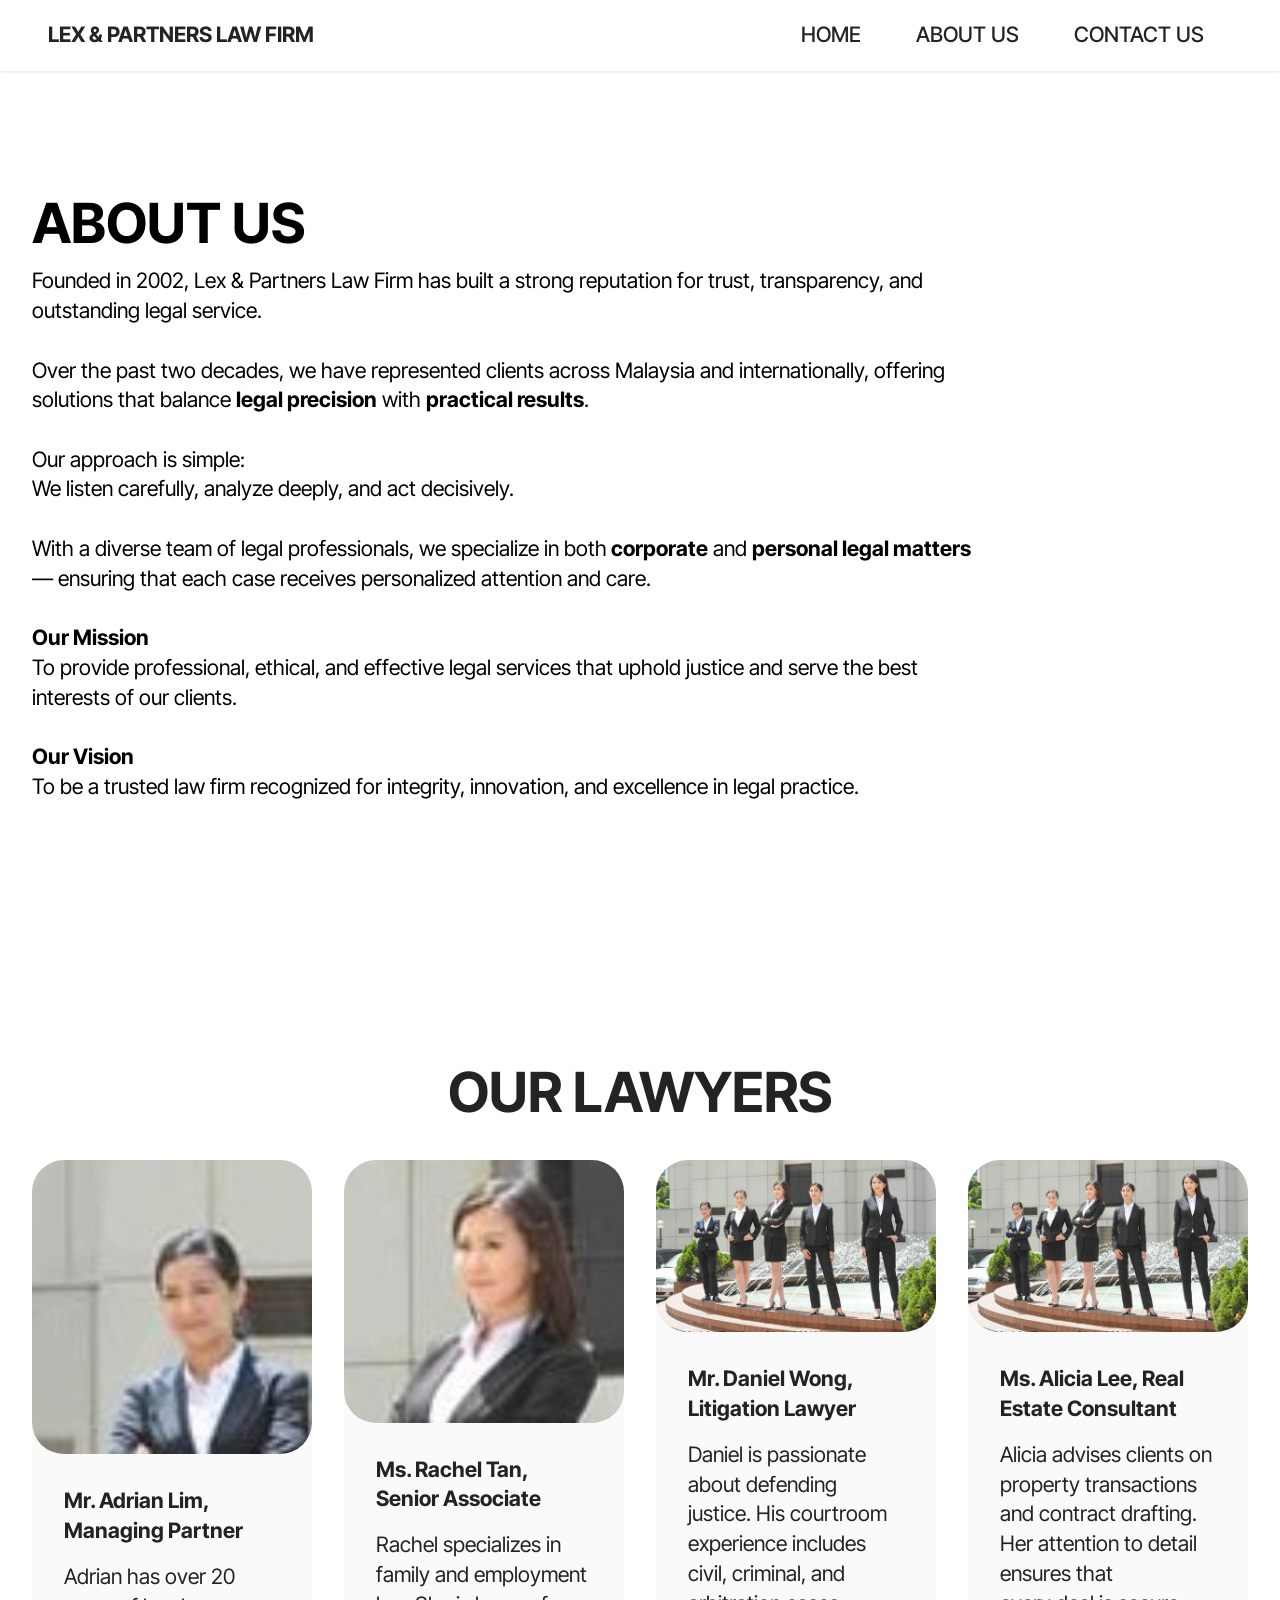
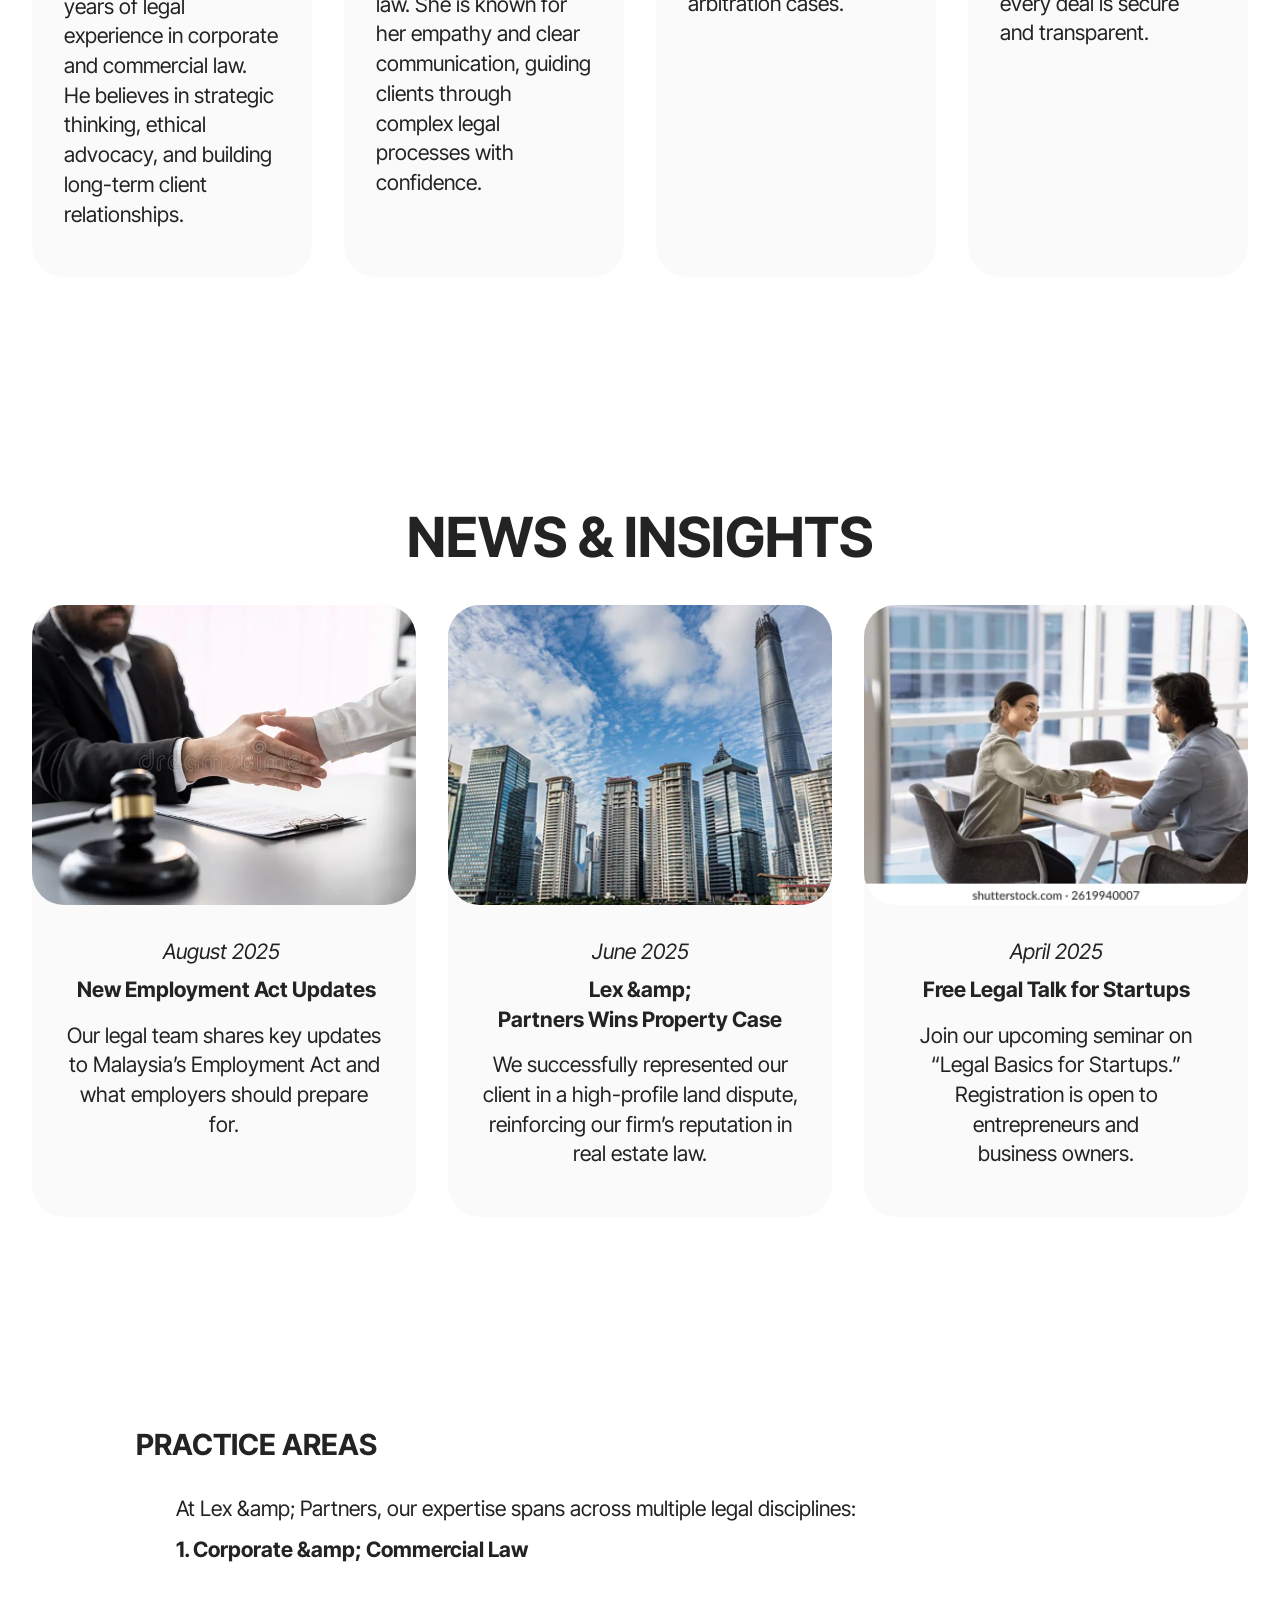
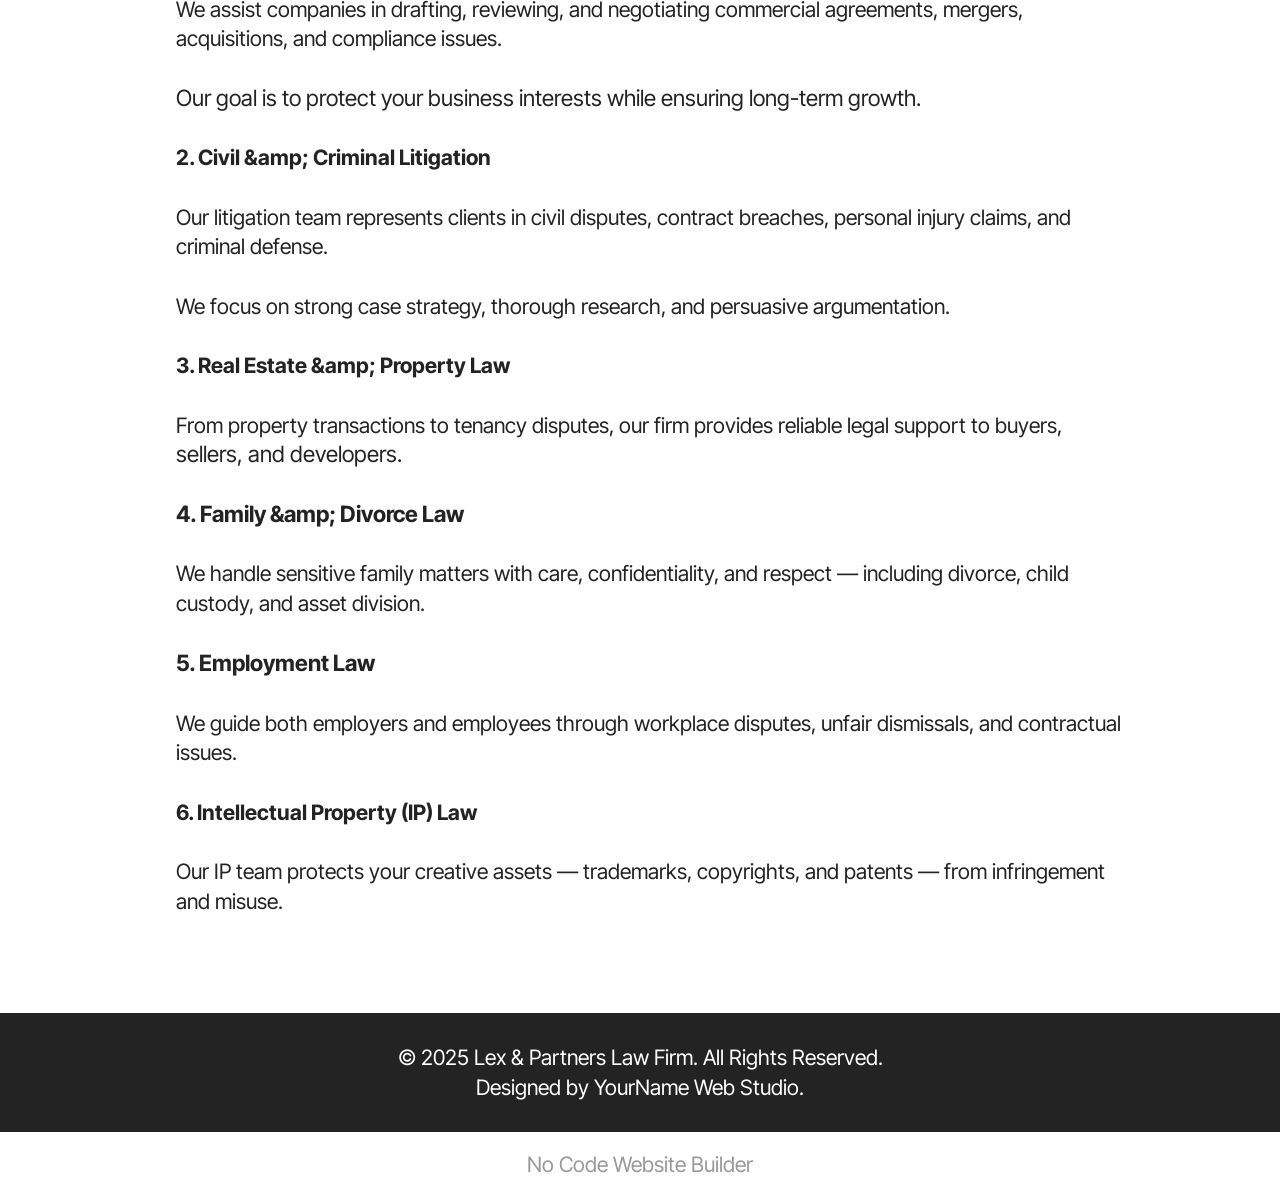
==== commit f30a158d: "create github pages" ====
--- a/page1.html
+++ b/page1.html
@@ -17,7 +17,7 @@
   <link rel="stylesheet" href="assets/theme/css/style.css">
   <link rel="preload" href="https://fonts.googleapis.com/css2?family=Inter+Tight:wght@400;700&display=swap&display=swap" as="style" onload="this.onload=null;this.rel='stylesheet'">
   <noscript><link rel="stylesheet" href="https://fonts.googleapis.com/css2?family=Inter+Tight:wght@400;700&display=swap&display=swap"></noscript>
-  <link rel="preload" as="style" href="assets/mobirise/css/mbr-additional.css?v=HKktSk"><link rel="stylesheet" href="assets/mobirise/css/mbr-additional.css?v=HKktSk" type="text/css">
+  <link rel="preload" as="style" href="assets/mobirise/css/mbr-additional.css?v=JidEyM"><link rel="stylesheet" href="assets/mobirise/css/mbr-additional.css?v=JidEyM" type="text/css">
 
   
   
@@ -257,7 +257,7 @@
             </div>
         </div>
     </div>
-</section><section class="display-7" style="padding: 0;align-items: center;justify-content: center;flex-wrap: wrap;    align-content: center;display: flex;position: relative;height: 4rem;"><a href="https://mobiri.se/" style="flex: 1 1;height: 4rem;position: absolute;width: 100%;z-index: 1;"><img alt="" style="height: 4rem;" src="[data-uri]"></a><p style="margin: 0;text-align: center;" class="display-7">&#8204;</p><a style="z-index:1" href="https://mobirise.com/builder/ai-website-generator.html">AI Website Generator</a></section><script src="assets/bootstrap/js/bootstrap.bundle.min.js"></script>  <script src="assets/smoothscroll/smooth-scroll.js"></script>  <script src="assets/ytplayer/index.js"></script>  <script src="assets/dropdown/js/navbar-dropdown.js"></script>  <script src="assets/theme/js/script.js"></script>  
+</section><section class="display-7" style="padding: 0;align-items: center;justify-content: center;flex-wrap: wrap;    align-content: center;display: flex;position: relative;height: 4rem;"><a href="https://mobiri.se/" style="flex: 1 1;height: 4rem;position: absolute;width: 100%;z-index: 1;"><img alt="" style="height: 4rem;" src="[data-uri]"></a><p style="margin: 0;text-align: center;" class="display-7">&#8204;</p><a style="z-index:1" href="https://mobirise.com/builder/no-code-website-builder.html">No Code Website Builder</a></section><script src="assets/bootstrap/js/bootstrap.bundle.min.js"></script>  <script src="assets/smoothscroll/smooth-scroll.js"></script>  <script src="assets/ytplayer/index.js"></script>  <script src="assets/dropdown/js/navbar-dropdown.js"></script>  <script src="assets/theme/js/script.js"></script>  
   
   
 </body>
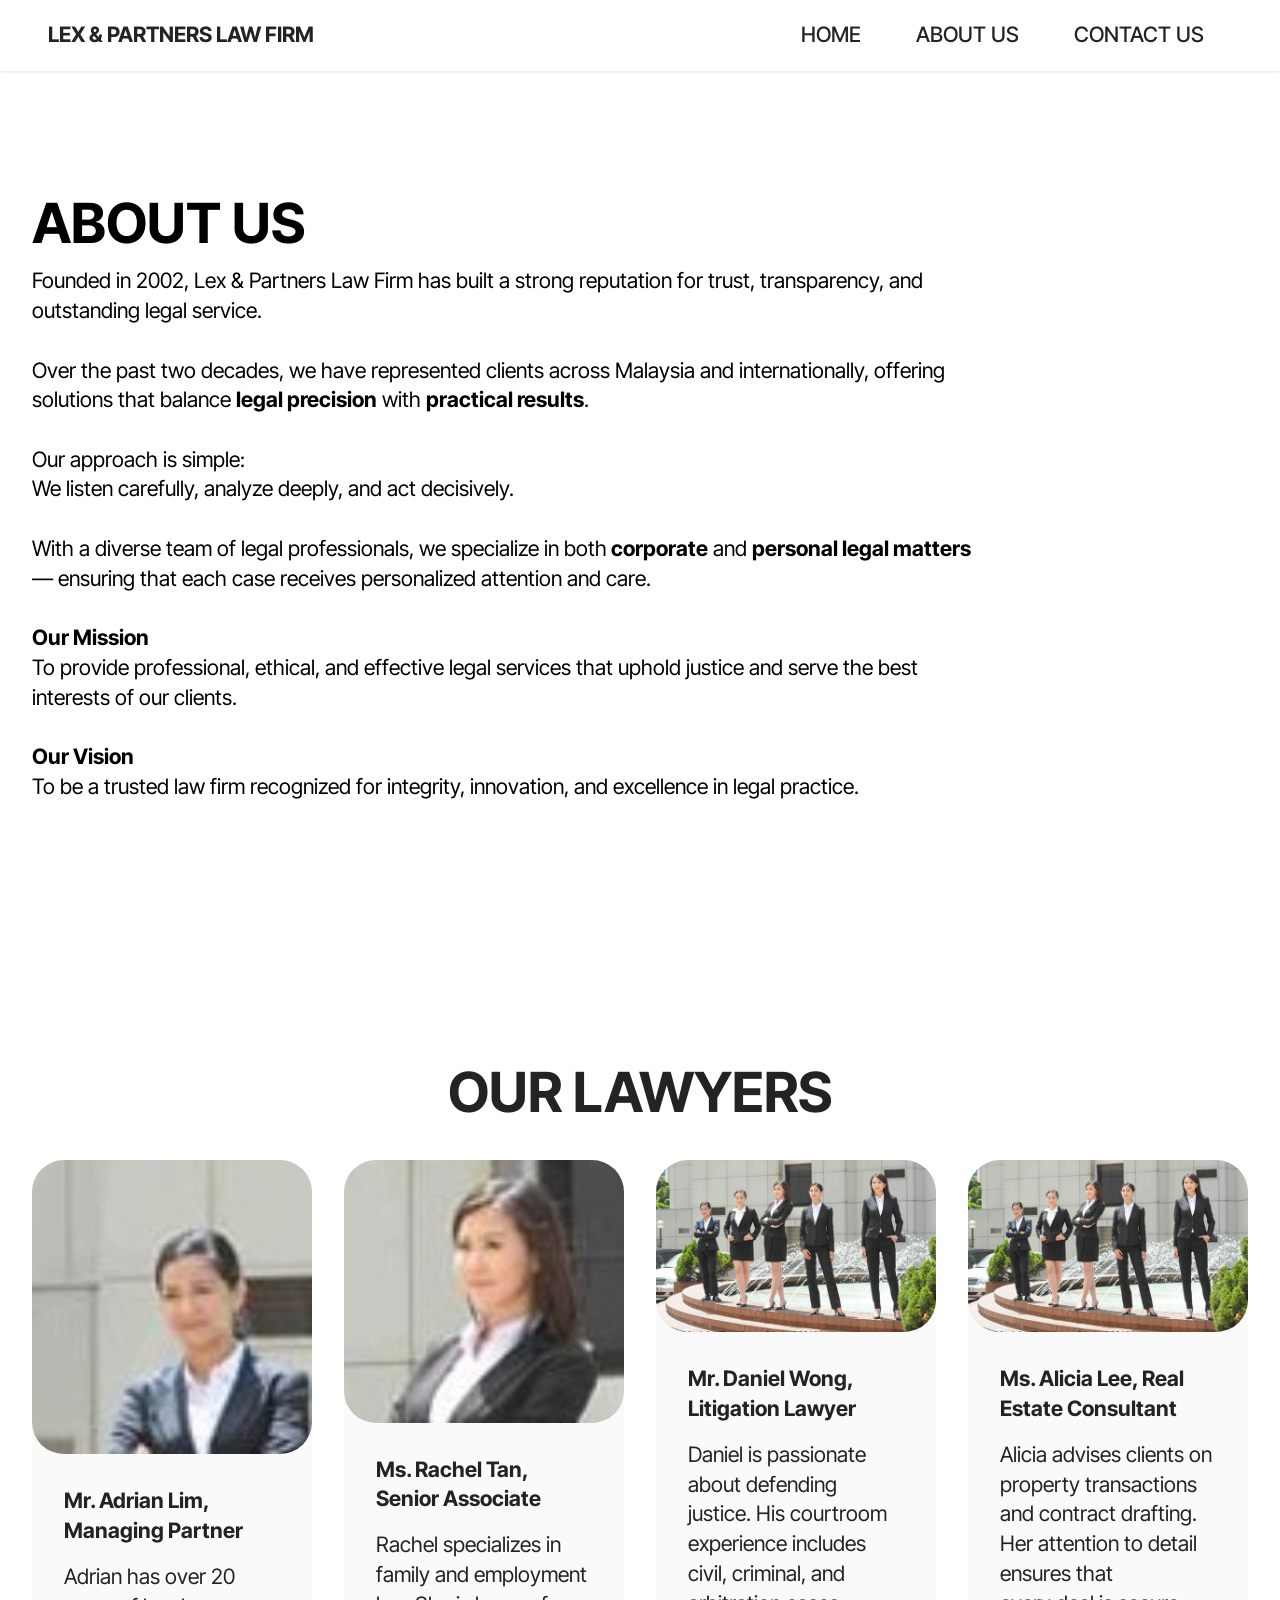
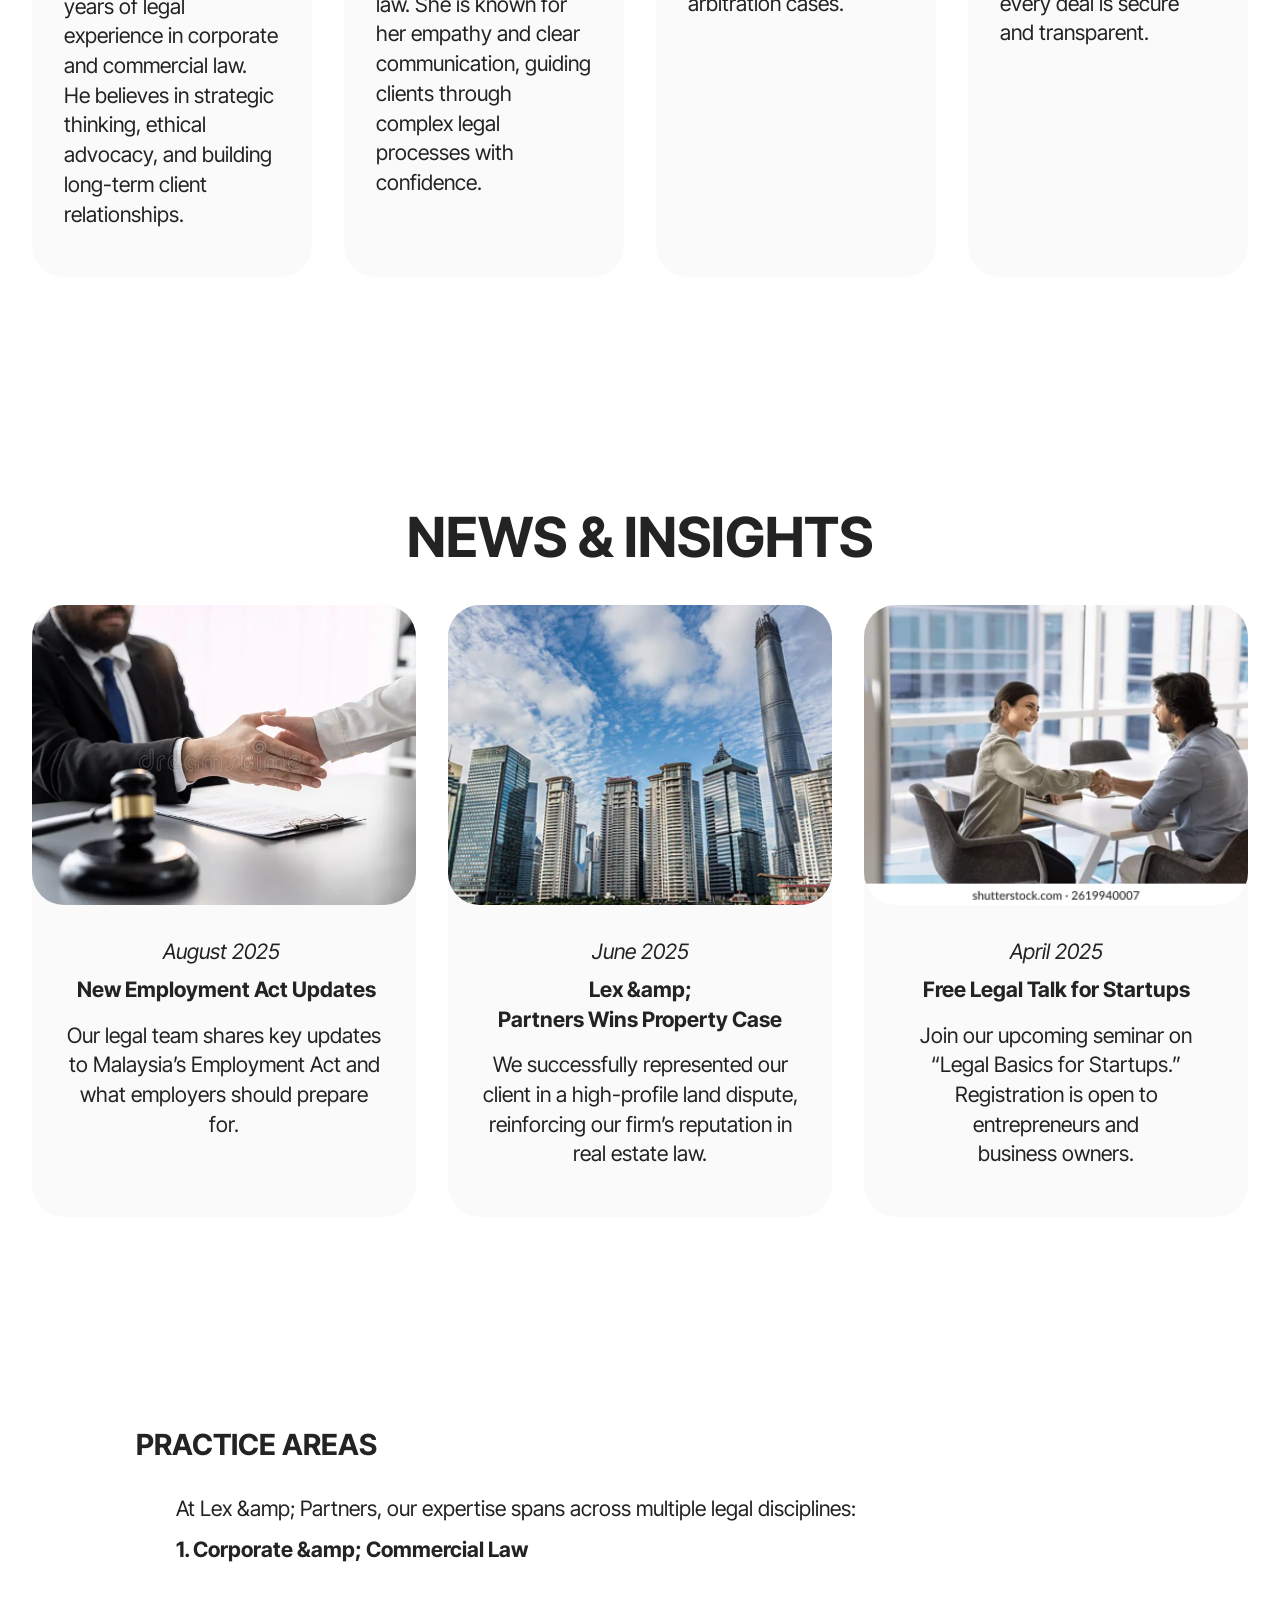
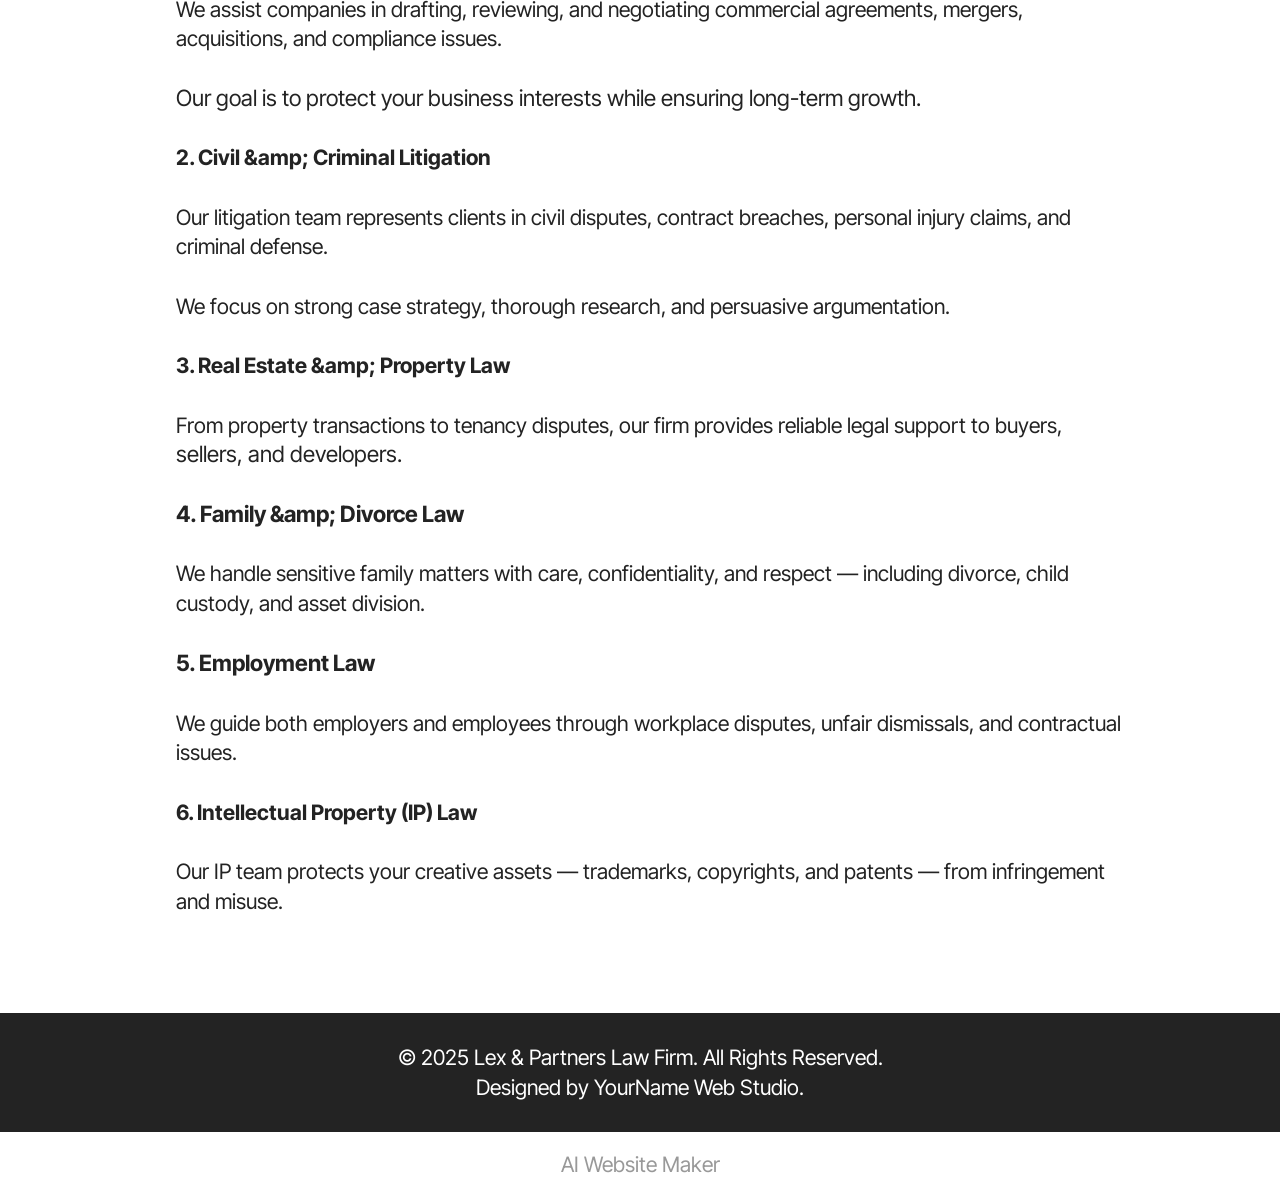
==== commit 4024db6b: "create github pages" ====
--- a/page1.html
+++ b/page1.html
@@ -17,7 +17,7 @@
   <link rel="stylesheet" href="assets/theme/css/style.css">
   <link rel="preload" href="https://fonts.googleapis.com/css2?family=Inter+Tight:wght@400;700&display=swap&display=swap" as="style" onload="this.onload=null;this.rel='stylesheet'">
   <noscript><link rel="stylesheet" href="https://fonts.googleapis.com/css2?family=Inter+Tight:wght@400;700&display=swap&display=swap"></noscript>
-  <link rel="preload" as="style" href="assets/mobirise/css/mbr-additional.css?v=JidEyM"><link rel="stylesheet" href="assets/mobirise/css/mbr-additional.css?v=JidEyM" type="text/css">
+  <link rel="preload" as="style" href="assets/mobirise/css/mbr-additional.css?v=B6ilXn"><link rel="stylesheet" href="assets/mobirise/css/mbr-additional.css?v=B6ilXn" type="text/css">
 
   
   
@@ -257,7 +257,7 @@
             </div>
         </div>
     </div>
-</section><section class="display-7" style="padding: 0;align-items: center;justify-content: center;flex-wrap: wrap;    align-content: center;display: flex;position: relative;height: 4rem;"><a href="https://mobiri.se/" style="flex: 1 1;height: 4rem;position: absolute;width: 100%;z-index: 1;"><img alt="" style="height: 4rem;" src="[data-uri]"></a><p style="margin: 0;text-align: center;" class="display-7">&#8204;</p><a style="z-index:1" href="https://mobirise.com/builder/no-code-website-builder.html">No Code Website Builder</a></section><script src="assets/bootstrap/js/bootstrap.bundle.min.js"></script>  <script src="assets/smoothscroll/smooth-scroll.js"></script>  <script src="assets/ytplayer/index.js"></script>  <script src="assets/dropdown/js/navbar-dropdown.js"></script>  <script src="assets/theme/js/script.js"></script>  
+</section><section class="display-7" style="padding: 0;align-items: center;justify-content: center;flex-wrap: wrap;    align-content: center;display: flex;position: relative;height: 4rem;"><a href="https://mobiri.se/" style="flex: 1 1;height: 4rem;position: absolute;width: 100%;z-index: 1;"><img alt="" style="height: 4rem;" src="[data-uri]"></a><p style="margin: 0;text-align: center;" class="display-7">&#8204;</p><a style="z-index:1" href="https://mobirise.com/builder/ai-website-maker.html">AI Website Maker</a></section><script src="assets/bootstrap/js/bootstrap.bundle.min.js"></script>  <script src="assets/smoothscroll/smooth-scroll.js"></script>  <script src="assets/ytplayer/index.js"></script>  <script src="assets/dropdown/js/navbar-dropdown.js"></script>  <script src="assets/theme/js/script.js"></script>  
   
   
 </body>
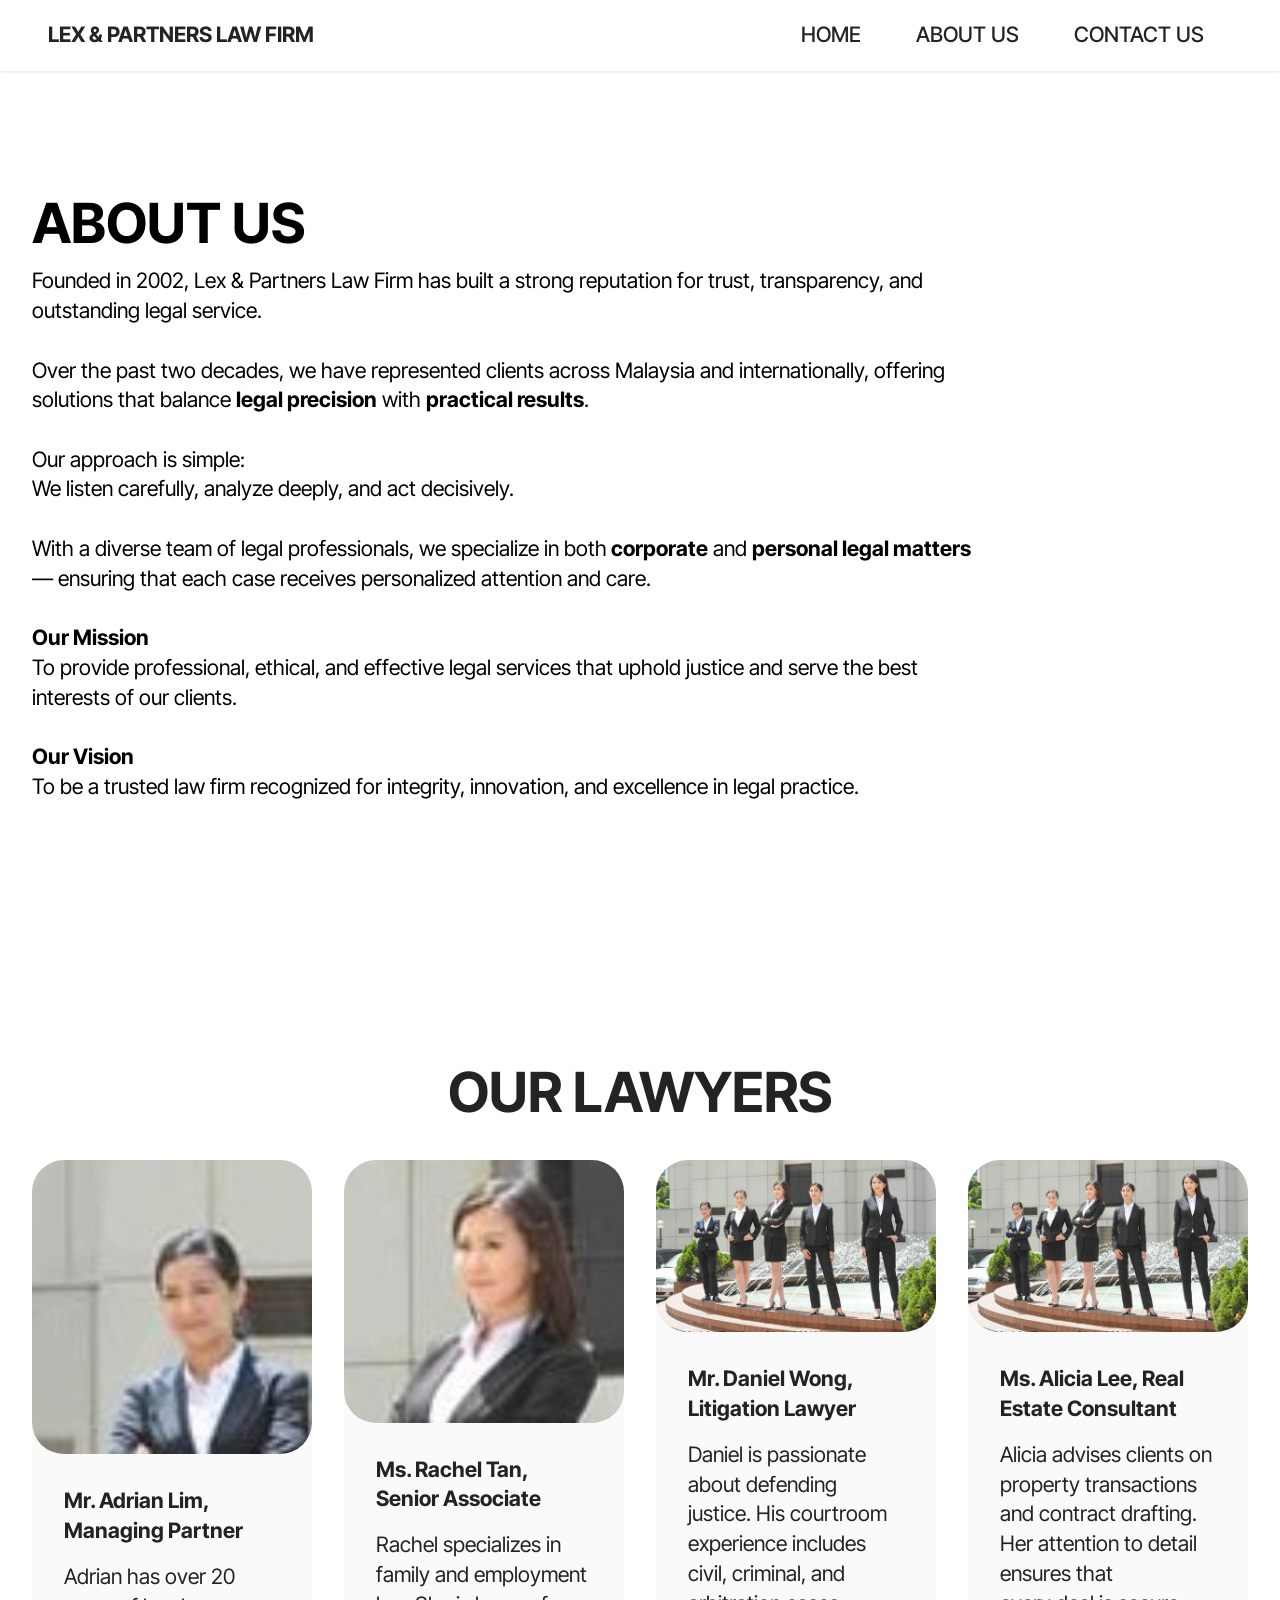
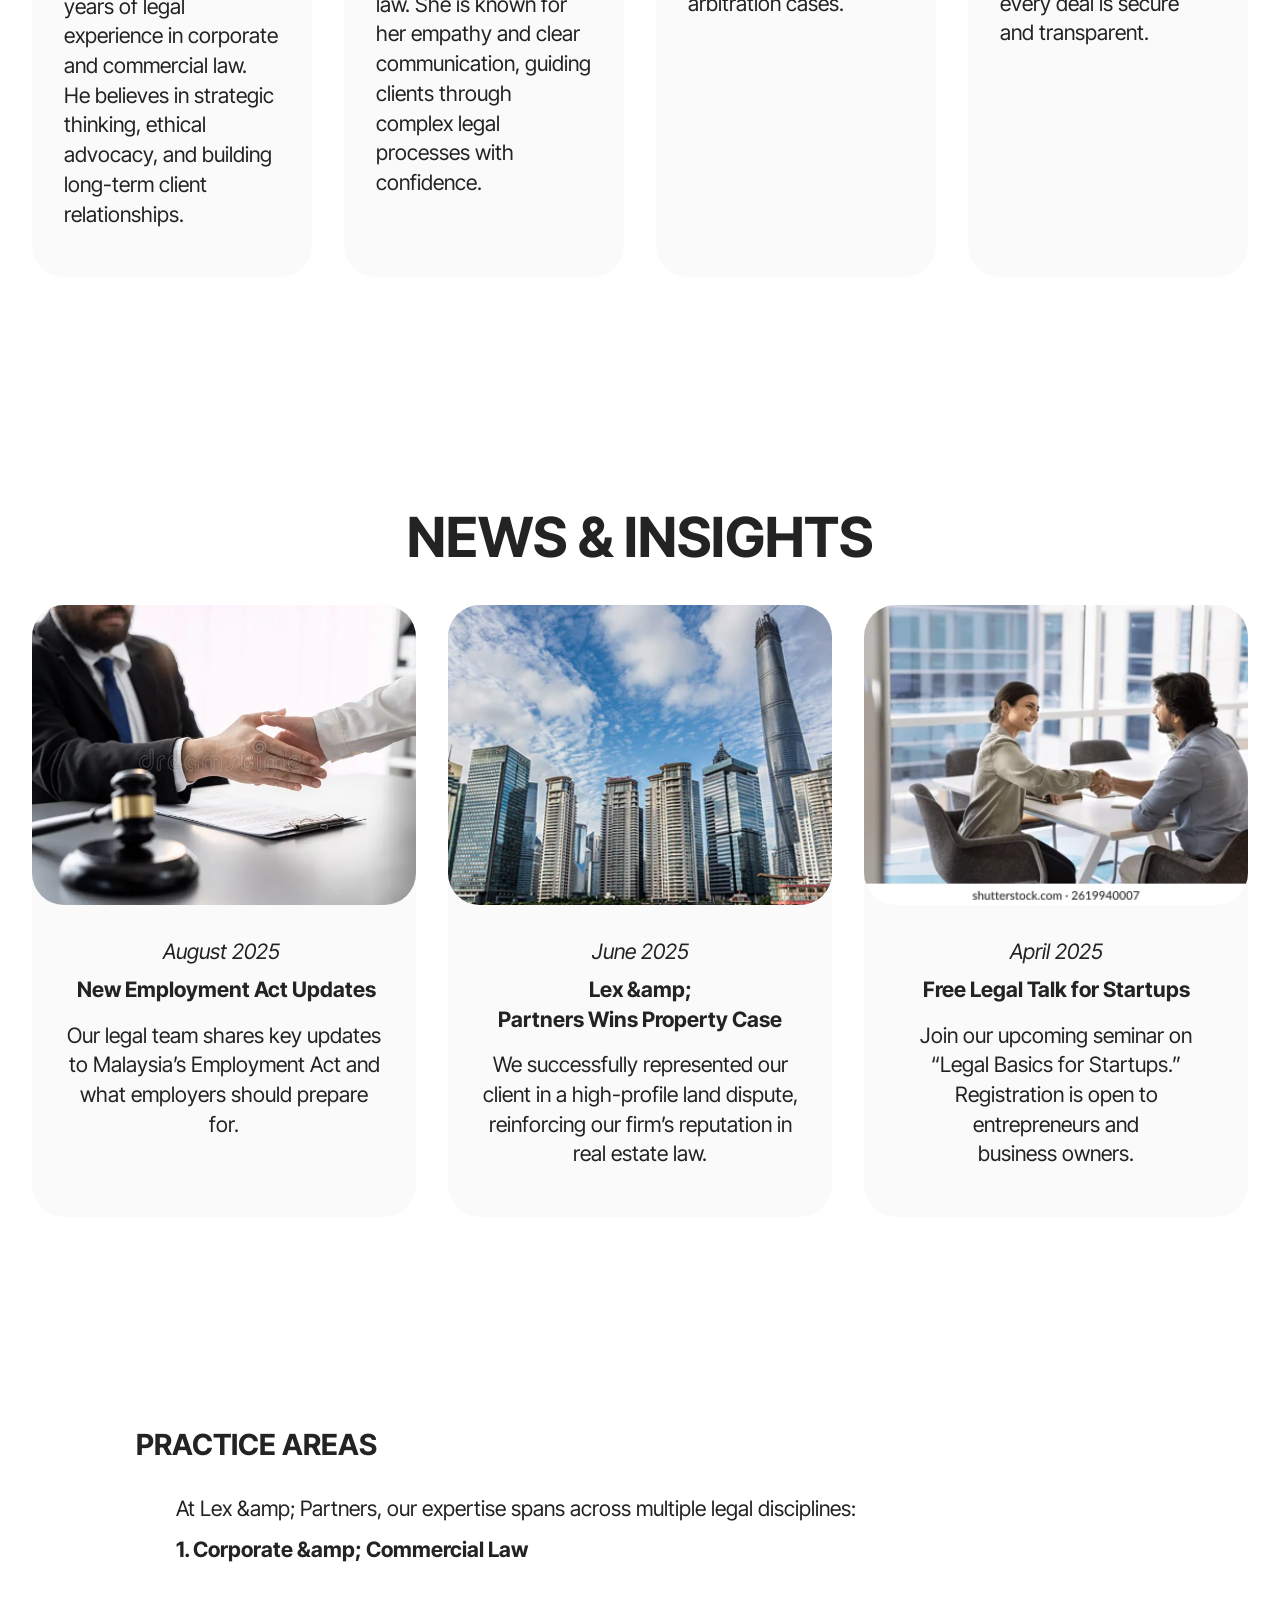
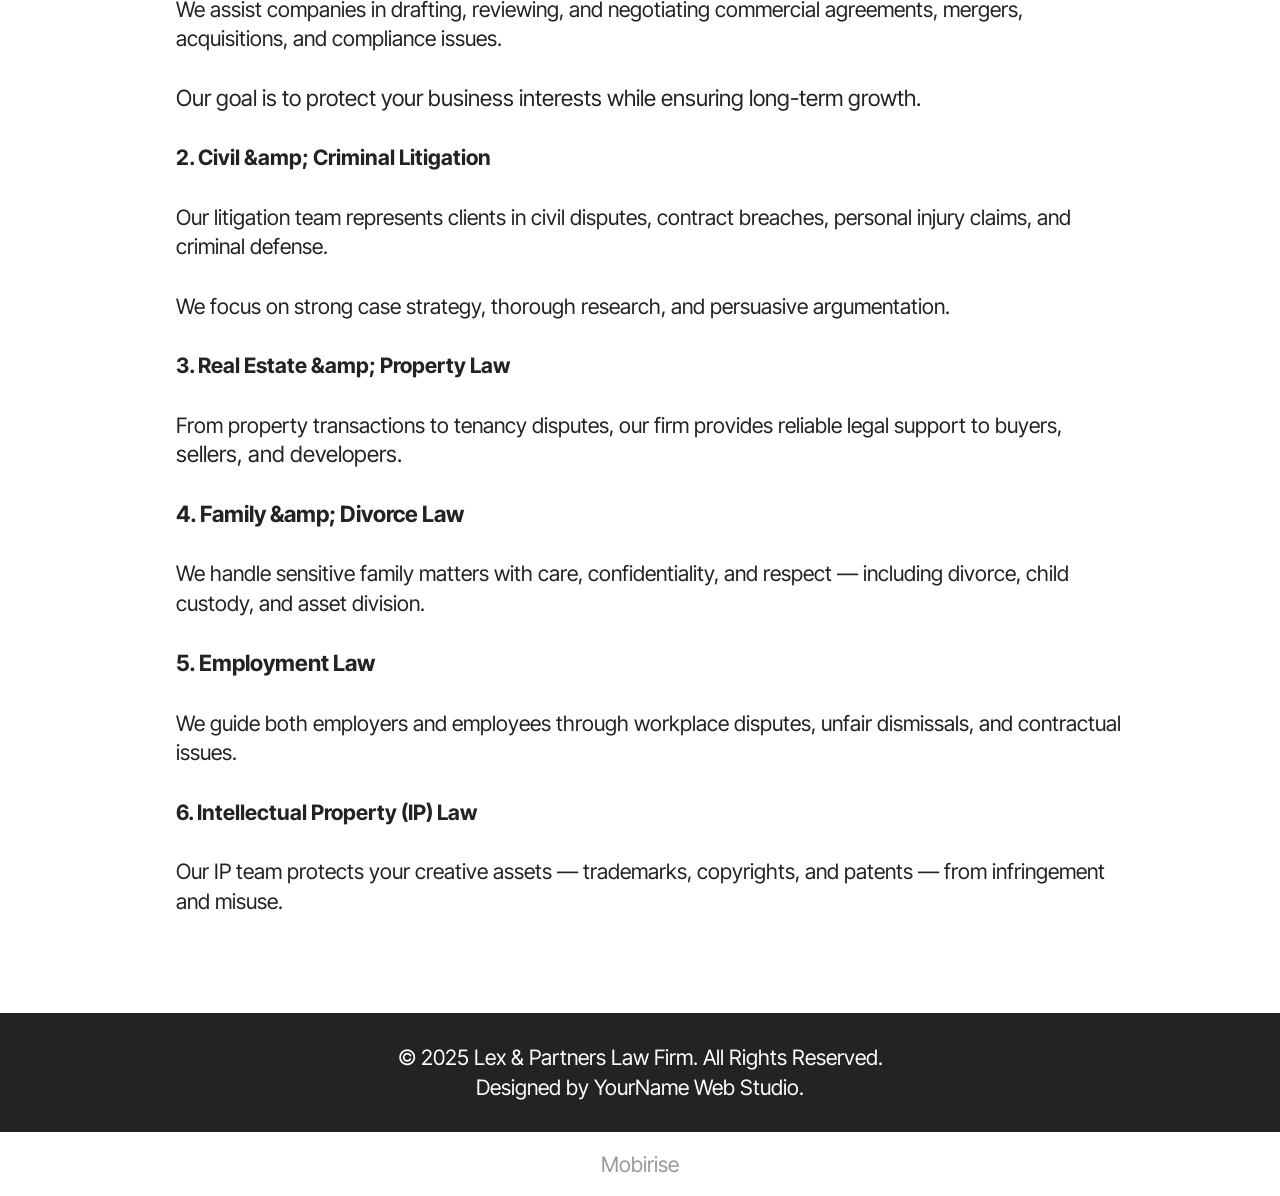
==== commit 0d0fbac6: "create github pages" ====
--- a/page1.html
+++ b/page1.html
@@ -15,9 +15,9 @@
   <link rel="stylesheet" href="assets/dropdown/css/style.css">
   <link rel="stylesheet" href="assets/socicon/css/styles.css">
   <link rel="stylesheet" href="assets/theme/css/style.css">
-  <link rel="preload" href="https://fonts.googleapis.com/css2?family=Inter+Tight:wght@400;700&display=swap&display=swap" as="style" onload="this.onload=null;this.rel='stylesheet'">
-  <noscript><link rel="stylesheet" href="https://fonts.googleapis.com/css2?family=Inter+Tight:wght@400;700&display=swap&display=swap"></noscript>
-  <link rel="preload" as="style" href="assets/mobirise/css/mbr-additional.css?v=B6ilXn"><link rel="stylesheet" href="assets/mobirise/css/mbr-additional.css?v=B6ilXn" type="text/css">
+  <link rel="preload" href="https://fonts.googleapis.com/css?family=Inter+Tight:100,200,300,400,500,600,700,800,900,100i,200i,300i,400i,500i,600i,700i,800i,900i&display=swap" as="style" onload="this.onload=null;this.rel='stylesheet'">
+  <noscript><link rel="stylesheet" href="https://fonts.googleapis.com/css?family=Inter+Tight:100,200,300,400,500,600,700,800,900,100i,200i,300i,400i,500i,600i,700i,800i,900i&display=swap"></noscript>
+  <link rel="preload" as="style" href="assets/mobirise/css/mbr-additional.css?v=5LORaA"><link rel="stylesheet" href="assets/mobirise/css/mbr-additional.css?v=5LORaA" type="text/css">
 
   
   
@@ -257,7 +257,7 @@
             </div>
         </div>
     </div>
-</section><section class="display-7" style="padding: 0;align-items: center;justify-content: center;flex-wrap: wrap;    align-content: center;display: flex;position: relative;height: 4rem;"><a href="https://mobiri.se/" style="flex: 1 1;height: 4rem;position: absolute;width: 100%;z-index: 1;"><img alt="" style="height: 4rem;" src="[data-uri]"></a><p style="margin: 0;text-align: center;" class="display-7">&#8204;</p><a style="z-index:1" href="https://mobirise.com/builder/ai-website-maker.html">AI Website Maker</a></section><script src="assets/bootstrap/js/bootstrap.bundle.min.js"></script>  <script src="assets/smoothscroll/smooth-scroll.js"></script>  <script src="assets/ytplayer/index.js"></script>  <script src="assets/dropdown/js/navbar-dropdown.js"></script>  <script src="assets/theme/js/script.js"></script>  
+</section><section class="display-7" style="padding: 0;align-items: center;justify-content: center;flex-wrap: wrap;    align-content: center;display: flex;position: relative;height: 4rem;"><a href="https://mobiri.se/" style="flex: 1 1;height: 4rem;position: absolute;width: 100%;z-index: 1;"><img alt="" style="height: 4rem;" src="[data-uri]"></a><p style="margin: 0;text-align: center;" class="display-7">&#8204;</p><a style="z-index:1" href="https://mobirise.com">Mobirise </a></section><script src="assets/bootstrap/js/bootstrap.bundle.min.js"></script>  <script src="assets/smoothscroll/smooth-scroll.js"></script>  <script src="assets/ytplayer/index.js"></script>  <script src="assets/dropdown/js/navbar-dropdown.js"></script>  <script src="assets/theme/js/script.js"></script>  
   
   
 </body>
